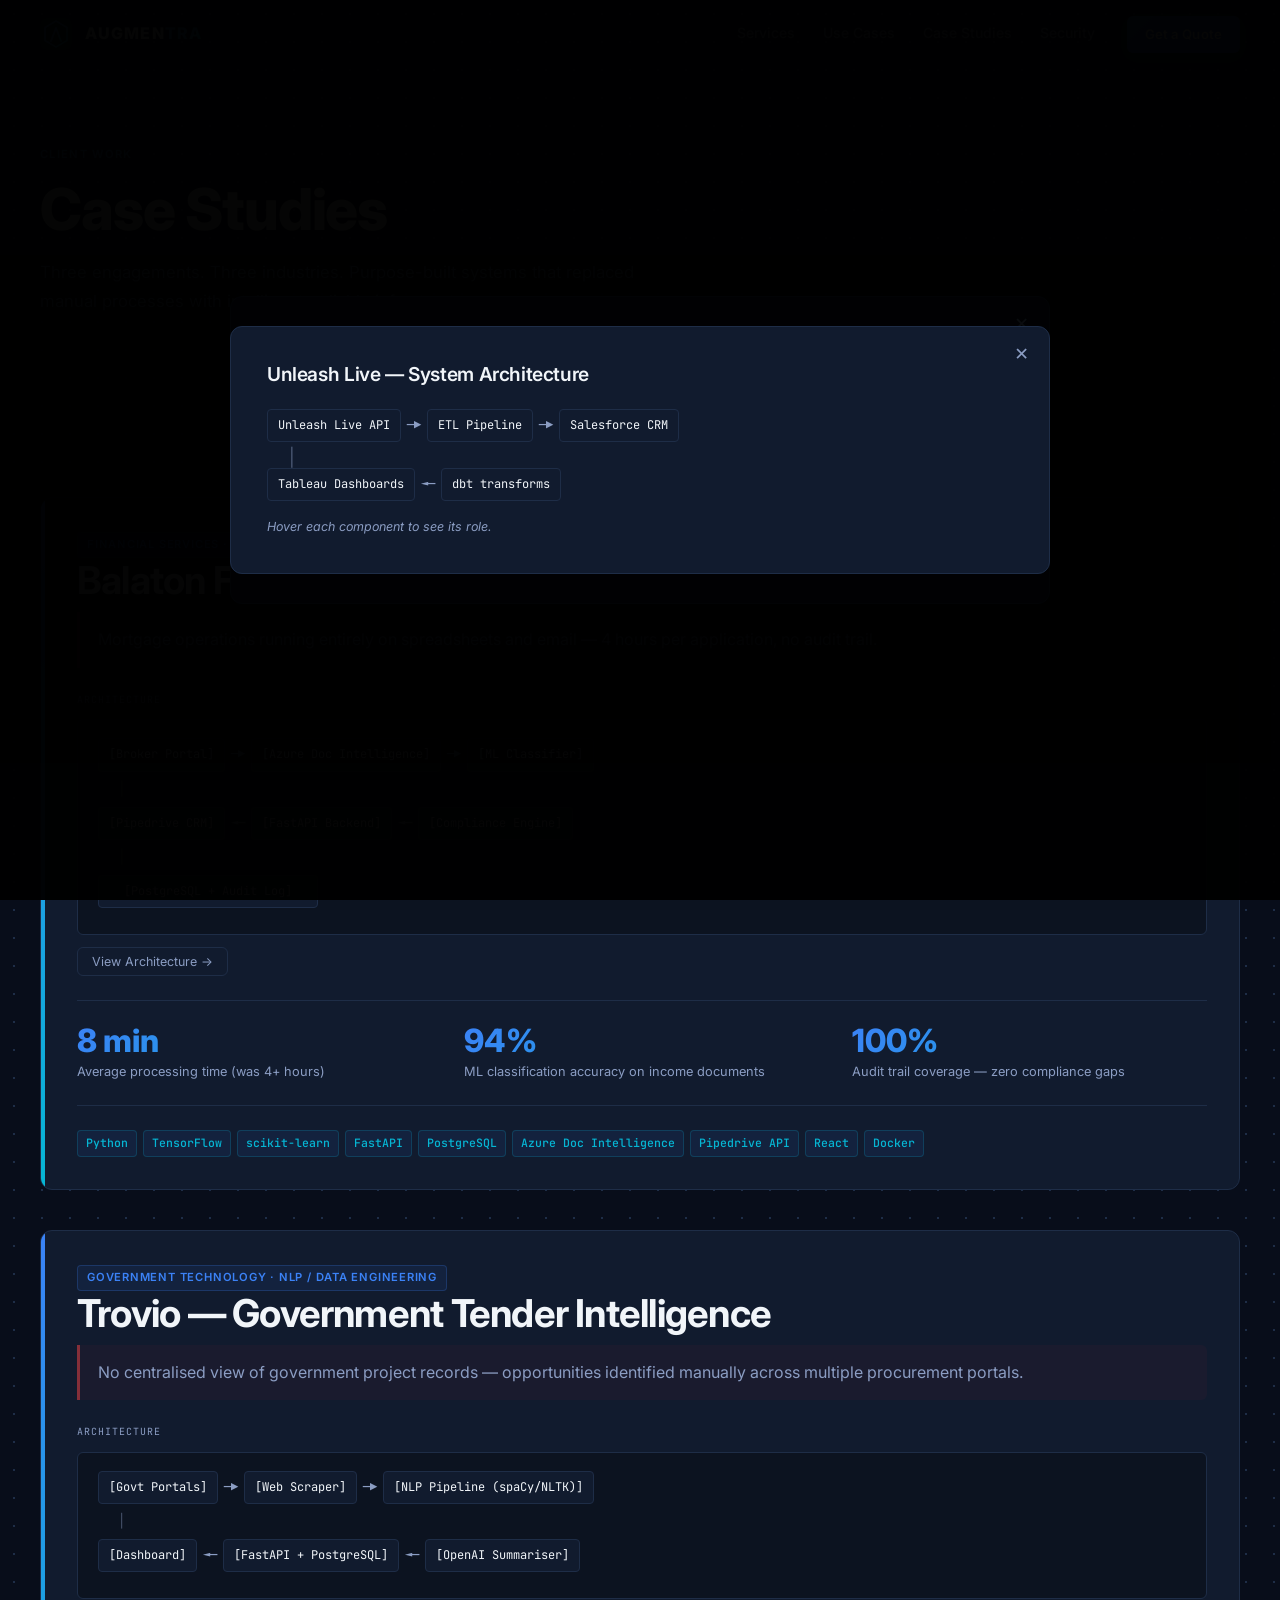
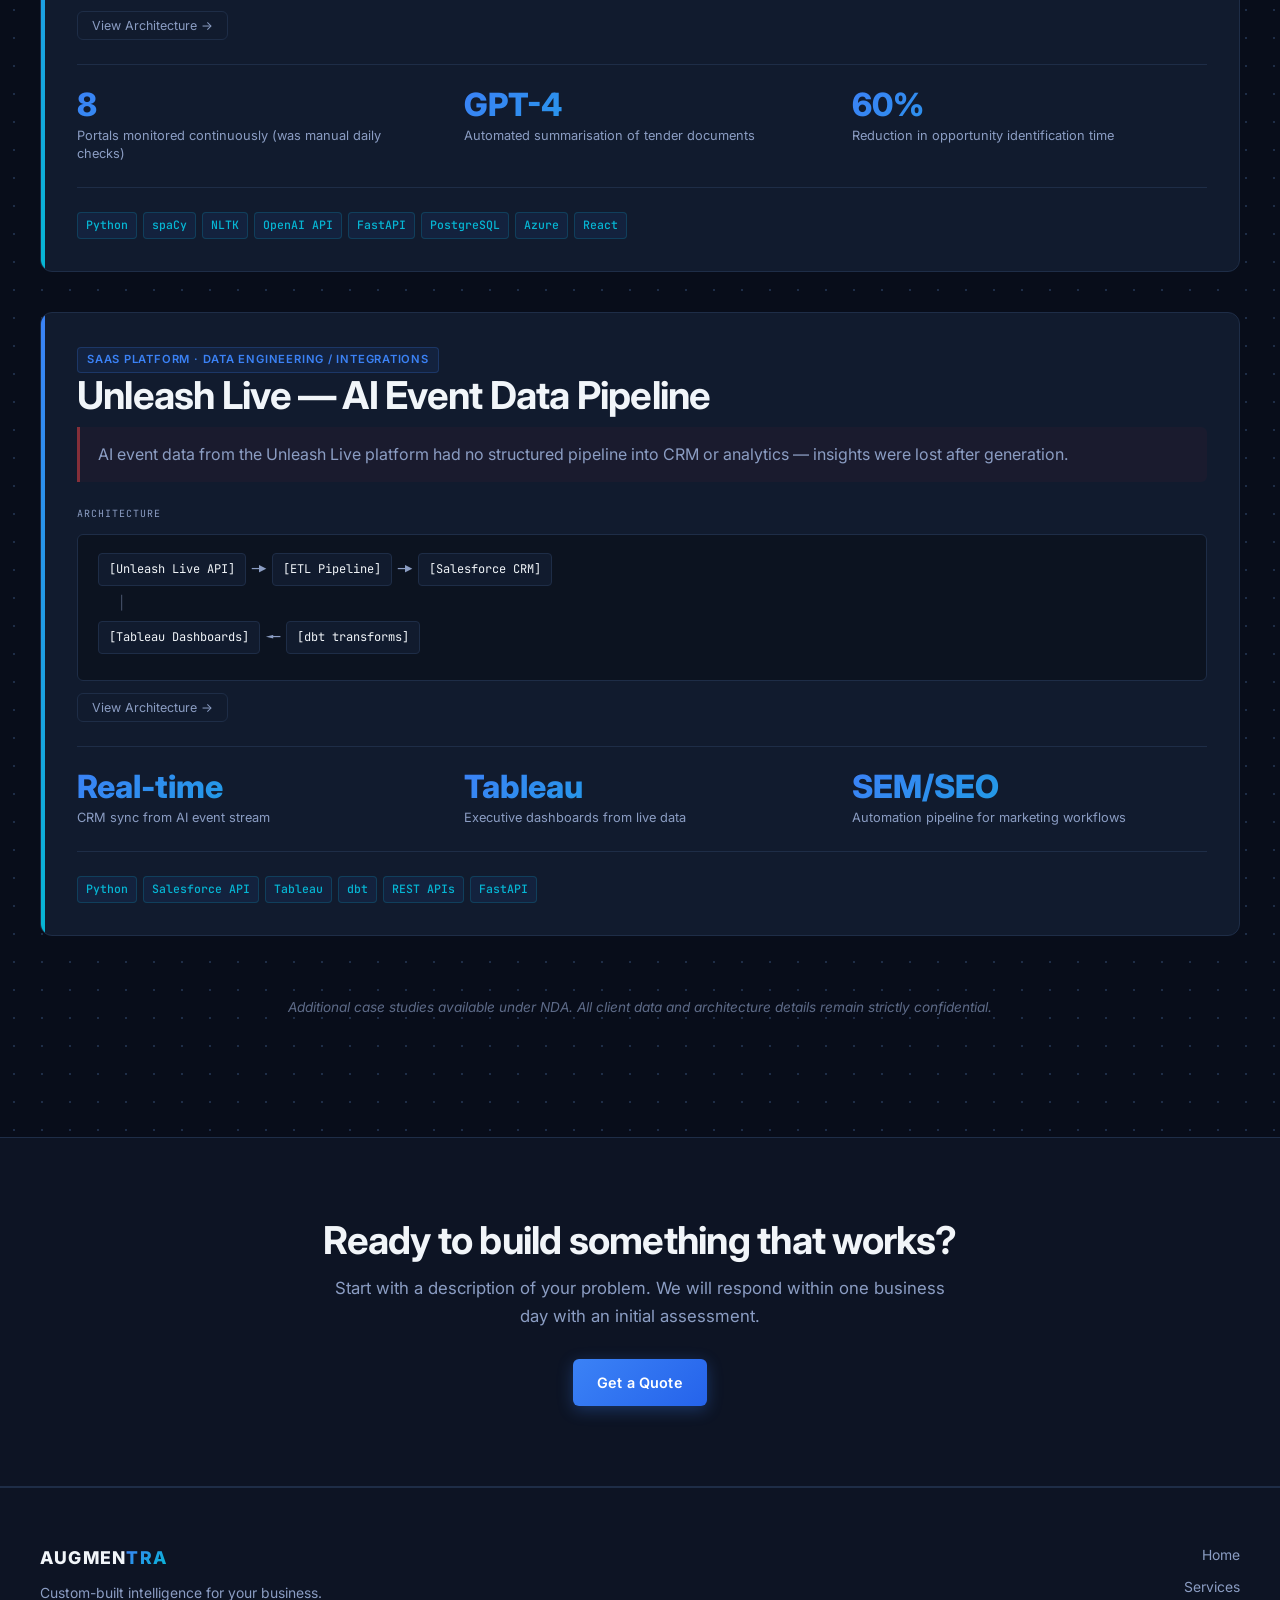
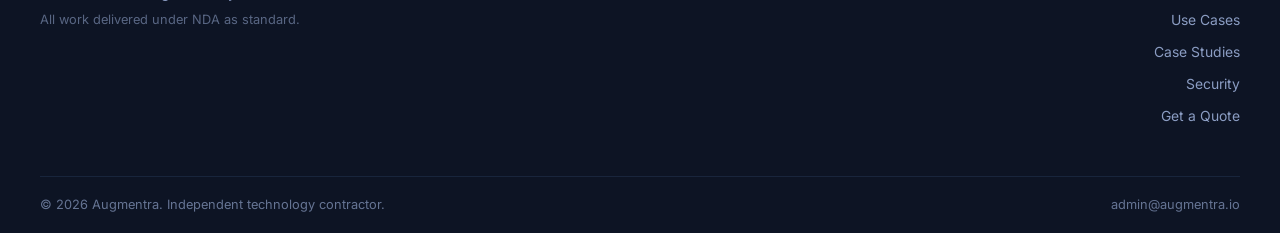
==== case-studies.html @ 14cc398a "fix: overflow-x hidden on body (prevents right-edge bleed), cache-bust styles v2" ====
<!DOCTYPE html>
<html lang="en">
<head>
  <meta charset="UTF-8" />
  <meta name="viewport" content="width=device-width, initial-scale=1.0" />
  <title>Case Studies — Augmentra</title>
  <meta name="description" content="Three detailed case studies: AI mortgage operations platform (Balaton Financial), government tender intelligence (Trovio), and SaaS data pipeline (Unleash Live)." />
  <link rel="stylesheet" href="styles.css?v=2" />
  <link rel="icon" href="/favicon.svg?v=2" type="image/svg+xml" />
  <link rel="apple-touch-icon" href="/favicon.svg?v=2" />
</head>
<body class="dot-bg">

<nav class="nav" id="nav">
  <div class="container">
    <div class="nav-inner">
      <a href="/" class="nav-logo">
        <svg class="nav-logo-icon" viewBox="0 0 32 32" xmlns="http://www.w3.org/2000/svg">
          <defs>
            <linearGradient id="nlg" x1="0%" y1="0%" x2="100%" y2="100%">
              <stop offset="0%" stop-color="#3b82f6"/>
              <stop offset="100%" stop-color="#06b6d4"/>
            </linearGradient>
          </defs>
          <rect width="32" height="32" rx="6" fill="#0d1424"/>
          <polygon points="16,3 27,9.5 27,22.5 16,29 5,22.5 5,9.5" fill="none" stroke="url(#nlg)" stroke-width="1.8"/>
          <polyline points="11,23 16,10 21,23" fill="none" stroke="url(#nlg)" stroke-width="2" stroke-linecap="round" stroke-linejoin="round"/>
          <line x1="13" y1="18.5" x2="19" y2="18.5" stroke="url(#nlg)" stroke-width="1.8" stroke-linecap="round"/>
        </svg>
        <span class="nav-wordmark"><span class="nav-wm-aug">AUGMEN</span><span class="nav-wm-tra">TRA</span></span>
      </a>
      <div class="nav-links">
        <a href="/services">Services</a>
        <a href="/customer-stories">Use Cases</a>
        <a href="/customer-stories">Case Studies</a>
        <a href="/security">Security</a>
      </div>
      <div class="nav-cta">
        <a href="/quote" class="btn btn-primary btn-sm">Get a Quote</a>
      </div>
      <button class="hamburger" id="hamburger" aria-label="Menu" aria-expanded="false">
        <span></span><span></span><span></span>
      </button>
    </div>
    <div class="nav-mobile" id="nav-mobile">
      <a href="/services">Services</a>
      <a href="/customer-stories">Use Cases</a>
      <a href="/customer-stories">Case Studies</a>
      <a href="/security">Security</a>
      <a href="/quote" class="btn btn-primary btn-sm">Get a Quote</a>
    </div>
  </div>
</nav>

<!-- PAGE HERO -->
<section class="page-hero">
  <div class="container">
    <span class="eyebrow">Client Work</span>
    <h1>Case Studies</h1>
    <p class="sub">Three engagements. Three industries. Purpose-built systems that replaced manual processes with intelligent, reliable infrastructure.</p>
  </div>
</section>

<!-- CASE STUDIES -->
<section class="section">
  <div class="container">

    <!-- CASE STUDY 1: Balaton Financial -->
    <div class="cs-visual">
      <div class="cs-accent-bar"></div>
      <div class="cs-visual-body">
        <div class="cs-visual-header">
          <span class="teaser-pill">Financial Services &middot; AI / Document Intelligence</span>
          <h2>Balaton Financial — AI-Assisted Mortgage Operations</h2>
          <p class="cs-problem-stmt">Mortgage operations running entirely on spreadsheets and email — 4 hours per application, no audit trail.</p>
        </div>
        <div class="cs-arch">
          <div class="cs-arch-label">Architecture</div>
          <div class="cs-arch-diagram">
            <div class="cs-arch-row">
              <span class="cs-arch-node">[Broker Portal]</span>
              <span class="cs-arch-arrow"> &#x2500;&#x25b6; </span>
              <span class="cs-arch-node">[Azure Doc Intelligence]</span>
              <span class="cs-arch-arrow"> &#x2500;&#x25b6; </span>
              <span class="cs-arch-node">[ML Classifier]</span>
            </div>
            <div class="cs-arch-row cs-arch-row-indent"><span class="cs-arch-branch">&#x2502;</span></div>
            <div class="cs-arch-row">
              <span class="cs-arch-node">[Pipedrive CRM]</span>
              <span class="cs-arch-arrow"> &#x25c4;&#x2500; </span>
              <span class="cs-arch-node">[FastAPI Backend]</span>
              <span class="cs-arch-arrow"> &#x25c4;&#x2500; </span>
              <span class="cs-arch-node">[Compliance Engine]</span>
            </div>
            <div class="cs-arch-row cs-arch-row-indent"><span class="cs-arch-branch">&#x2502;</span></div>
            <div class="cs-arch-row">
              <span class="cs-arch-node cs-arch-node-wide">[PostgreSQL + Audit Log]</span>
            </div>
          </div>
          <button class="cs-arch-expand-btn" data-modal="cs-modal-1">View Architecture &#x2192;</button>
        </div>
        <div class="cs-metrics">
          <div class="cs-metric">
            <div class="cs-metric-num">8 min</div>
            <div class="cs-metric-label">Average processing time (was 4+ hours)</div>
          </div>
          <div class="cs-metric">
            <div class="cs-metric-num">94%</div>
            <div class="cs-metric-label">ML classification accuracy on income documents</div>
          </div>
          <div class="cs-metric">
            <div class="cs-metric-num">100%</div>
            <div class="cs-metric-label">Audit trail coverage — zero compliance gaps</div>
          </div>
        </div>
        <div class="tags" style="margin-top:20px;">
          <span class="tag">Python</span><span class="tag">TensorFlow</span><span class="tag">scikit-learn</span>
          <span class="tag">FastAPI</span><span class="tag">PostgreSQL</span><span class="tag">Azure Doc Intelligence</span>
          <span class="tag">Pipedrive API</span><span class="tag">React</span><span class="tag">Docker</span>
        </div>
      </div>
    </div>

    <!-- CASE STUDY 2: Trovio -->
    <div class="cs-visual">
      <div class="cs-accent-bar"></div>
      <div class="cs-visual-body">
        <div class="cs-visual-header">
          <span class="teaser-pill">Government Technology &middot; NLP / Data Engineering</span>
          <h2>Trovio — Government Tender Intelligence</h2>
          <p class="cs-problem-stmt">No centralised view of government project records — opportunities identified manually across multiple procurement portals.</p>
        </div>
        <div class="cs-arch">
          <div class="cs-arch-label">Architecture</div>
          <div class="cs-arch-diagram">
            <div class="cs-arch-row">
              <span class="cs-arch-node">[Govt Portals]</span>
              <span class="cs-arch-arrow"> &#x2500;&#x25b6; </span>
              <span class="cs-arch-node">[Web Scraper]</span>
              <span class="cs-arch-arrow"> &#x2500;&#x25b6; </span>
              <span class="cs-arch-node">[NLP Pipeline (spaCy/NLTK)]</span>
            </div>
            <div class="cs-arch-row cs-arch-row-indent"><span class="cs-arch-branch">&#x2502;</span></div>
            <div class="cs-arch-row">
              <span class="cs-arch-node">[Dashboard]</span>
              <span class="cs-arch-arrow"> &#x25c4;&#x2500; </span>
              <span class="cs-arch-node">[FastAPI + PostgreSQL]</span>
              <span class="cs-arch-arrow"> &#x25c4;&#x2500; </span>
              <span class="cs-arch-node">[OpenAI Summariser]</span>
            </div>
          </div>
          <button class="cs-arch-expand-btn" data-modal="cs-modal-2">View Architecture &#x2192;</button>
        </div>
        <div class="cs-metrics">
          <div class="cs-metric">
            <div class="cs-metric-num">8</div>
            <div class="cs-metric-label">Portals monitored continuously (was manual daily checks)</div>
          </div>
          <div class="cs-metric">
            <div class="cs-metric-num">GPT-4</div>
            <div class="cs-metric-label">Automated summarisation of tender documents</div>
          </div>
          <div class="cs-metric">
            <div class="cs-metric-num">60%</div>
            <div class="cs-metric-label">Reduction in opportunity identification time</div>
          </div>
        </div>
        <div class="tags" style="margin-top:20px;">
          <span class="tag">Python</span><span class="tag">spaCy</span><span class="tag">NLTK</span>
          <span class="tag">OpenAI API</span><span class="tag">FastAPI</span><span class="tag">PostgreSQL</span>
          <span class="tag">Azure</span><span class="tag">React</span>
        </div>
      </div>
    </div>

    <!-- CASE STUDY 3: Unleash Live -->
    <div class="cs-visual">
      <div class="cs-accent-bar"></div>
      <div class="cs-visual-body">
        <div class="cs-visual-header">
          <span class="teaser-pill">SaaS Platform &middot; Data Engineering / Integrations</span>
          <h2>Unleash Live — AI Event Data Pipeline</h2>
          <p class="cs-problem-stmt">AI event data from the Unleash Live platform had no structured pipeline into CRM or analytics — insights were lost after generation.</p>
        </div>
        <div class="cs-arch">
          <div class="cs-arch-label">Architecture</div>
          <div class="cs-arch-diagram">
            <div class="cs-arch-row">
              <span class="cs-arch-node">[Unleash Live API]</span>
              <span class="cs-arch-arrow"> &#x2500;&#x25b6; </span>
              <span class="cs-arch-node">[ETL Pipeline]</span>
              <span class="cs-arch-arrow"> &#x2500;&#x25b6; </span>
              <span class="cs-arch-node">[Salesforce CRM]</span>
            </div>
            <div class="cs-arch-row cs-arch-row-indent"><span class="cs-arch-branch">&#x2502;</span></div>
            <div class="cs-arch-row">
              <span class="cs-arch-node">[Tableau Dashboards]</span>
              <span class="cs-arch-arrow"> &#x25c4;&#x2500; </span>
              <span class="cs-arch-node">[dbt transforms]</span>
            </div>
          </div>
          <button class="cs-arch-expand-btn" data-modal="cs-modal-3">View Architecture &#x2192;</button>
        </div>
        <div class="cs-metrics">
          <div class="cs-metric">
            <div class="cs-metric-num">Real-time</div>
            <div class="cs-metric-label">CRM sync from AI event stream</div>
          </div>
          <div class="cs-metric">
            <div class="cs-metric-num">Tableau</div>
            <div class="cs-metric-label">Executive dashboards from live data</div>
          </div>
          <div class="cs-metric">
            <div class="cs-metric-num">SEM/SEO</div>
            <div class="cs-metric-label">Automation pipeline for marketing workflows</div>
          </div>
        </div>
        <div class="tags" style="margin-top:20px;">
          <span class="tag">Python</span><span class="tag">Salesforce API</span><span class="tag">Tableau</span>
          <span class="tag">dbt</span><span class="tag">REST APIs</span><span class="tag">FastAPI</span>
        </div>
      </div>
    </div>

    <p class="nda-note">Additional case studies available under NDA. All client data and architecture details remain strictly confidential.</p>

  </div>
</section>

<!-- Architecture Modals -->
<div class="cs-modal-overlay" id="cs-modal-1" hidden role="dialog" aria-modal="true" aria-label="Balaton Financial Architecture">
  <div class="cs-modal-box">
    <button class="cs-modal-close" data-modal="cs-modal-1" aria-label="Close">&#x2715;</button>
    <h3>Balaton Financial — System Architecture</h3>
    <div class="cs-modal-diagram">
      <div class="cs-arch-row">
        <span class="cs-arch-node cs-arch-node-hoverable" data-tip="Broker-facing web app for document upload and pipeline visibility">Broker Portal</span>
        <span class="cs-arch-arrow"> &#x2500;&#x25b6; </span>
        <span class="cs-arch-node cs-arch-node-hoverable" data-tip="Microsoft Azure Document Intelligence for OCR and structured data extraction">Azure Doc Intelligence</span>
        <span class="cs-arch-arrow"> &#x2500;&#x25b6; </span>
        <span class="cs-arch-node cs-arch-node-hoverable" data-tip="TensorFlow + scikit-learn model trained on income document categories">ML Classifier</span>
      </div>
      <div class="cs-arch-branch-line">&#x2502;</div>
      <div class="cs-arch-row">
        <span class="cs-arch-node cs-arch-node-hoverable" data-tip="Pipedrive CRM updated via REST API on deal stage changes">Pipedrive CRM</span>
        <span class="cs-arch-arrow"> &#x25c4;&#x2500; </span>
        <span class="cs-arch-node cs-arch-node-hoverable" data-tip="FastAPI backend handling authentication, workflow orchestration, and webhook dispatch">FastAPI Backend</span>
        <span class="cs-arch-arrow"> &#x25c4;&#x2500; </span>
        <span class="cs-arch-node cs-arch-node-hoverable" data-tip="Rules engine checking income thresholds, LVR limits, and document completeness">Compliance Engine</span>
      </div>
      <div class="cs-arch-branch-line">&#x2502;</div>
      <div class="cs-arch-row">
        <span class="cs-arch-node cs-arch-node-wide cs-arch-node-hoverable" data-tip="PostgreSQL with append-only audit log table — SHA-256 hash chaining on every write">PostgreSQL + Audit Log</span>
      </div>
    </div>
    <div class="cs-modal-tips">Hover each component to see its role.</div>
  </div>
</div>

<div class="cs-modal-overlay" id="cs-modal-2" hidden role="dialog" aria-modal="true" aria-label="Trovio Architecture">
  <div class="cs-modal-box">
    <button class="cs-modal-close" data-modal="cs-modal-2" aria-label="Close">&#x2715;</button>
    <h3>Trovio — System Architecture</h3>
    <div class="cs-modal-diagram">
      <div class="cs-arch-row">
        <span class="cs-arch-node cs-arch-node-hoverable" data-tip="Automated scraper monitoring AusTender, NSW eTender, QGov, and 5 others on a schedule">Govt Portals</span>
        <span class="cs-arch-arrow"> &#x2500;&#x25b6; </span>
        <span class="cs-arch-node cs-arch-node-hoverable" data-tip="Python scraper with rotating proxies and rate-limit handling">Web Scraper</span>
        <span class="cs-arch-arrow"> &#x2500;&#x25b6; </span>
        <span class="cs-arch-node cs-arch-node-hoverable" data-tip="spaCy + NLTK pipeline: entity extraction, keyword matching, semantic similarity scoring">NLP Pipeline</span>
      </div>
      <div class="cs-arch-branch-line">&#x2502;</div>
      <div class="cs-arch-row">
        <span class="cs-arch-node cs-arch-node-hoverable" data-tip="React dashboard with match score rankings, deadline calendar, and bid pipeline view">Dashboard</span>
        <span class="cs-arch-arrow"> &#x25c4;&#x2500; </span>
        <span class="cs-arch-node cs-arch-node-hoverable" data-tip="FastAPI serving scored opportunities; PostgreSQL storing tender records and bid drafts">FastAPI + PostgreSQL</span>
        <span class="cs-arch-arrow"> &#x25c4;&#x2500; </span>
        <span class="cs-arch-node cs-arch-node-hoverable" data-tip="GPT-4 via Azure OpenAI generating structured tender summaries and draft responses">OpenAI Summariser</span>
      </div>
    </div>
    <div class="cs-modal-tips">Hover each component to see its role.</div>
  </div>
</div>

<div class="cs-modal-overlay" id="cs-modal-3" hidden role="dialog" aria-modal="true" aria-label="Unleash Live Architecture">
  <div class="cs-modal-box">
    <button class="cs-modal-close" data-modal="cs-modal-3" aria-label="Close">&#x2715;</button>
    <h3>Unleash Live — System Architecture</h3>
    <div class="cs-modal-diagram">
      <div class="cs-arch-row">
        <span class="cs-arch-node cs-arch-node-hoverable" data-tip="AI event stream from Unleash Live — crowd insights, density metrics, behaviour signals">Unleash Live API</span>
        <span class="cs-arch-arrow"> &#x2500;&#x25b6; </span>
        <span class="cs-arch-node cs-arch-node-hoverable" data-tip="Python ETL pipeline: normalises event data, deduplicates, enriches with metadata">ETL Pipeline</span>
        <span class="cs-arch-arrow"> &#x2500;&#x25b6; </span>
        <span class="cs-arch-node cs-arch-node-hoverable" data-tip="Salesforce CRM updated in real-time with AI event summaries mapped to account records">Salesforce CRM</span>
      </div>
      <div class="cs-arch-branch-line">&#x2502;</div>
      <div class="cs-arch-row">
        <span class="cs-arch-node cs-arch-node-hoverable" data-tip="Tableau dashboards connected to dbt-modelled data for executive real-time analytics">Tableau Dashboards</span>
        <span class="cs-arch-arrow"> &#x25c4;&#x2500; </span>
        <span class="cs-arch-node cs-arch-node-hoverable" data-tip="dbt transformations normalising raw events into business-ready metrics tables in PostgreSQL">dbt transforms</span>
      </div>
    </div>
    <div class="cs-modal-tips">Hover each component to see its role.</div>
  </div>
</div>

<!-- BOTTOM CTA -->
<section class="cta-bar">
  <div class="container">
    <h2>Ready to build something that works?</h2>
    <p class="sub">Start with a description of your problem. We will respond within one business day with an initial assessment.</p>
    <a href="/quote" class="btn btn-primary">Get a Quote</a>
  </div>
</section>

<footer class="footer">
  <div class="container">
    <div class="footer-body">
      <div>
        <div style="font-size:1.1rem;font-weight:800;letter-spacing:0.07em;color:#f1f5f9;margin-bottom:10px;white-space:nowrap;display:block;">AUGMEN<span style="background:linear-gradient(135deg,#3b82f6,#06b6d4);-webkit-background-clip:text;-webkit-text-fill-color:transparent;background-clip:text;">TRA</span></div>
        <div class="footer-tagline">Custom-built intelligence for your business.</div>
        <div class="footer-note">All work delivered under NDA as standard.</div>
      </div>
      <nav class="footer-nav">
        <a href="/">Home</a>
        <a href="/services">Services</a>
        <a href="/customer-stories">Use Cases</a>
        <a href="/customer-stories">Case Studies</a>
        <a href="/security">Security</a>
        <a href="/quote">Get a Quote</a>
      </nav>
    </div>
    <div class="footer-bottom">
      <span>&copy; 2026 Augmentra. Independent technology contractor.</span>
      <a href="mailto:admin@augmentra.io">admin@augmentra.io</a>
    </div>
  </div>
</footer>

<script src="main.js"></script>
</body>
</html>
---- styles.css ----
/* ============================================================
   AUGMENTRA — styles.css
   ============================================================ */

@import url('https://fonts.googleapis.com/css2?family=Inter:wght@400;500;600;700;800&family=JetBrains+Mono:wght@400;500&display=swap');

/* ============================================================
   CSS CUSTOM PROPERTIES
   ============================================================ */
:root {
  --bg:        #080d1a;
  --surface:   #0d1424;
  --card:      #111b2e;
  --border:    #1e2d47;
  --accent:    #3b82f6;
  --cyan:      #06b6d4;
  --text:      #f1f5f9;
  --muted:     #8b9dc3;
  --success:   #22c55e;
  --warning:   #f59e0b;
  --danger:    #ef4444;

  --font-sans: 'Inter', system-ui, sans-serif;
  --font-mono: 'JetBrains Mono', 'Courier New', monospace;

  --radius:    12px;
  --radius-sm: 6px;
  --transition: 0.2s ease;
}

/* ============================================================
   RESET
   ============================================================ */
*, *::before, *::after {
  box-sizing: border-box;
  margin: 0;
  padding: 0;
}

html {
  scroll-behavior: smooth;
  font-size: 16px;
}

body {
  background: var(--bg);
  color: var(--text);
  font-family: var(--font-sans);
  font-size: 1rem;
  line-height: 1.6;
  -webkit-font-smoothing: antialiased;
  -moz-osx-font-smoothing: grayscale;
  overflow-x: hidden;
}

img, video, svg { display: block; max-width: 100%; }
a { color: var(--accent); text-decoration: none; }
a:hover { text-decoration: underline; }
button { cursor: pointer; font-family: var(--font-sans); }
ul, ol { list-style: none; }
input, select, textarea { font-family: var(--font-sans); }

/* ============================================================
   DOT BACKGROUND
   ============================================================ */
.dot-bg {
  background-image: radial-gradient(circle, #1e2d47 1px, transparent 1px);
  background-size: 28px 28px;
}

/* ============================================================
   CONTAINER
   ============================================================ */
.container {
  max-width: 1200px;
  margin: 0 auto;
  padding: 0 24px;
}

/* ============================================================
   TYPOGRAPHY
   ============================================================ */
.eyebrow {
  display: inline-block;
  font-size: 0.7rem;
  font-weight: 600;
  letter-spacing: 0.12em;
  text-transform: uppercase;
  color: var(--accent);
  margin-bottom: 12px;
}

h1, h2, h3, h4 {
  font-family: var(--font-sans);
  line-height: 1.15;
  letter-spacing: -0.02em;
  color: var(--text);
}

h1 { font-size: clamp(2.2rem, 5vw, 3.4rem); font-weight: 800; }
h2 { font-size: clamp(1.6rem, 3.5vw, 2.4rem); font-weight: 700; }
h3 { font-size: 1.25rem; font-weight: 600; }
h4 { font-size: 1rem; font-weight: 600; }

p { color: var(--muted); line-height: 1.7; }

.accent { color: var(--accent); }

.gradient-text {
  background: linear-gradient(135deg, var(--accent), var(--cyan));
  -webkit-background-clip: text;
  -webkit-text-fill-color: transparent;
  background-clip: text;
}

/* ============================================================
   BUTTONS
   ============================================================ */
.btn {
  display: inline-flex;
  align-items: center;
  gap: 8px;
  padding: 12px 24px;
  border-radius: var(--radius-sm);
  font-size: 0.9rem;
  font-weight: 600;
  letter-spacing: 0.01em;
  border: none;
  transition: opacity var(--transition), transform var(--transition), box-shadow var(--transition);
  white-space: nowrap;
  text-decoration: none;
}

.btn:hover { opacity: 0.88; transform: translateY(-1px); text-decoration: none; }
.btn:active { transform: translateY(0); }

.btn-primary {
  background: linear-gradient(135deg, var(--accent), #2563eb);
  color: #fff;
  box-shadow: 0 4px 16px rgba(59,130,246,0.3);
}

.btn-primary:hover {
  box-shadow: 0 6px 24px rgba(59,130,246,0.45);
  opacity: 1;
}

.btn-outline {
  background: transparent;
  color: var(--text);
  border: 1px solid var(--border);
}

.btn-outline:hover {
  border-color: var(--accent);
  color: var(--accent);
  background: rgba(59,130,246,0.06);
}

.btn-sm {
  padding: 8px 18px;
  font-size: 0.82rem;
}

/* ============================================================
   NAVIGATION
   ============================================================ */
.nav {
  position: fixed;
  top: 0;
  left: 0;
  right: 0;
  z-index: 100;
  transition: background var(--transition), border-bottom var(--transition), backdrop-filter var(--transition);
  border-bottom: 1px solid transparent;
}

.nav.scrolled {
  background: rgba(8, 13, 26, 0.88);
  backdrop-filter: blur(16px);
  -webkit-backdrop-filter: blur(16px);
  border-bottom: 1px solid var(--border);
}

.nav-inner {
  display: flex;
  align-items: center;
  gap: 32px;
  height: 68px;
}

.nav-logo {
  font-size: 1.05rem;
  font-weight: 800;
  letter-spacing: 0.06em;
  color: var(--text);
  text-decoration: none;
  flex-shrink: 0;
}

.nav-logo:hover { text-decoration: none; color: var(--text); }

.nav-links {
  display: flex;
  gap: 28px;
  margin-left: auto;
}

.nav-links a {
  font-size: 0.875rem;
  font-weight: 500;
  color: var(--muted);
  text-decoration: none;
  transition: color var(--transition);
  padding: 4px 0;
  border-bottom: 2px solid transparent;
}

.nav-links a:hover { color: var(--text); text-decoration: none; }

.nav-links a.active {
  color: var(--accent);
  border-bottom-color: var(--accent);
  text-decoration: none;
}

.nav-cta { flex-shrink: 0; }

.hamburger {
  display: none;
  flex-direction: column;
  gap: 5px;
  background: none;
  border: none;
  padding: 4px;
  margin-left: auto;
}

.hamburger span {
  display: block;
  width: 22px;
  height: 2px;
  background: var(--text);
  border-radius: 2px;
  transition: transform var(--transition), opacity var(--transition);
}

.nav-mobile {
  display: none;
  flex-direction: column;
  gap: 0;
  border-top: 1px solid var(--border);
  padding: 16px 0;
}

.nav-mobile.open { display: flex; }

.nav-mobile a {
  font-size: 0.95rem;
  font-weight: 500;
  color: var(--muted);
  padding: 12px 0;
  border-bottom: 1px solid rgba(30,45,71,0.4);
  text-decoration: none;
  transition: color var(--transition);
}

.nav-mobile a:hover { color: var(--text); }
.nav-mobile a.active { color: var(--accent); }
.nav-mobile .btn { margin-top: 12px; align-self: flex-start; }

/* ============================================================
   SECTIONS
   ============================================================ */
.section {
  padding: 100px 0;
}

.section-sm {
  padding: 64px 0;
}

.section-header {
  margin-bottom: 56px;
}

.section-header.centered {
  text-align: center;
  max-width: 680px;
  margin-left: auto;
  margin-right: auto;
}

.sub {
  font-size: 1.05rem;
  color: var(--muted);
  margin-top: 12px;
  max-width: 640px;
  line-height: 1.7;
}

.section-header.centered .sub {
  margin-left: auto;
  margin-right: auto;
}

/* ============================================================
   CARDS
   ============================================================ */
.card {
  background: var(--card);
  border: 1px solid var(--border);
  border-radius: var(--radius);
  padding: 28px;
  transition: box-shadow var(--transition), border-color var(--transition);
}

.card:hover {
  box-shadow: 0 0 0 1px var(--accent), 0 8px 32px rgba(59,130,246,0.12);
  border-color: var(--accent);
}

/* ============================================================
   SERVICE CARDS
   ============================================================ */
.services-grid {
  display: grid;
  grid-template-columns: repeat(3, 1fr);
  gap: 20px;
}

.service-card {
  background: var(--card);
  border: 1px solid var(--border);
  border-radius: var(--radius);
  padding: 28px;
  transition: box-shadow var(--transition), border-color var(--transition);
}

.service-card:hover {
  box-shadow: 0 0 0 1px var(--accent), 0 8px 32px rgba(59,130,246,0.12);
  border-color: var(--accent);
}

.service-num {
  font-family: var(--font-mono);
  font-size: 0.7rem;
  color: var(--accent);
  font-weight: 500;
  letter-spacing: 0.08em;
  margin-bottom: 12px;
  display: block;
}

.service-card h3 {
  font-size: 1.05rem;
  margin-bottom: 10px;
}

.service-card > p {
  font-size: 0.9rem;
  margin-bottom: 16px;
  line-height: 1.65;
}

.service-deliverables {
  margin-bottom: 16px;
}

.service-deliverables p {
  font-size: 0.82rem;
  color: var(--muted);
  margin-bottom: 4px;
}

.service-deliverables p::before {
  content: '— ';
  color: var(--accent);
  opacity: 0.7;
}

.tags {
  display: flex;
  flex-wrap: wrap;
  gap: 6px;
  margin-top: 12px;
}

.tag {
  font-size: 0.72rem;
  font-family: var(--font-mono);
  background: rgba(59,130,246,0.08);
  color: var(--cyan);
  border: 1px solid rgba(6,182,212,0.2);
  border-radius: 4px;
  padding: 3px 8px;
  font-weight: 500;
}

/* ============================================================
   EXAMPLE BLOCK (services page)
   ============================================================ */
.example-block {
  background: rgba(59,130,246,0.04);
  border: 1px solid rgba(59,130,246,0.15);
  border-left: 3px solid rgba(59,130,246,0.4);
  border-radius: 0 var(--radius-sm) var(--radius-sm) 0;
  padding: 14px 16px;
  margin-top: 16px;
}

.example-label {
  font-size: 0.62rem;
  font-weight: 700;
  letter-spacing: 0.1em;
  text-transform: uppercase;
  color: var(--accent);
  margin-bottom: 5px;
  display: block;
  opacity: 0.85;
}

.example-block p {
  font-size: 0.84rem;
  color: var(--muted);
  line-height: 1.65;
}

/* ============================================================
   PIPELINE MONITOR
   ============================================================ */
.pipeline-monitor {
  background: #070c18;
  border: 1px solid var(--border);
  border-radius: var(--radius);
  overflow: hidden;
  margin-top: 56px;
  box-shadow: 0 24px 64px rgba(0,0,0,0.5);
}

.pm-titlebar {
  display: flex;
  align-items: center;
  gap: 8px;
  padding: 12px 16px;
  background: #0d1424;
  border-bottom: 1px solid var(--border);
}

.pm-dot {
  width: 12px;
  height: 12px;
  border-radius: 50%;
}

.pm-label {
  font-family: var(--font-mono);
  font-size: 0.75rem;
  color: var(--muted);
  margin-left: 8px;
}

.pm-body {
  display: grid;
  grid-template-columns: 1fr 1fr;
  gap: 0;
}

.pm-panel {
  padding: 20px;
}

.pm-panel:first-child {
  border-right: 1px solid var(--border);
}

.pm-panel-title {
  font-family: var(--font-mono);
  font-size: 0.62rem;
  font-weight: 600;
  letter-spacing: 0.14em;
  color: var(--muted);
  margin-bottom: 16px;
  text-transform: uppercase;
}

.pm-node {
  display: flex;
  align-items: center;
  gap: 10px;
  padding: 8px 0;
  border-bottom: 1px solid rgba(30,45,71,0.5);
  font-size: 0.82rem;
  font-family: var(--font-mono);
  color: var(--text);
}

.pm-node:last-child { border-bottom: none; }

.pm-dot-status {
  width: 8px;
  height: 8px;
  border-radius: 50%;
  flex-shrink: 0;
}

.pm-dot-status.green {
  background: var(--success);
  box-shadow: 0 0 6px rgba(34,197,94,0.7);
}

.pm-dot-status.amber {
  background: var(--warning);
  box-shadow: 0 0 6px rgba(245,158,11,0.7);
}

.pm-badge {
  margin-left: auto;
  font-size: 0.6rem;
  letter-spacing: 0.08em;
  font-weight: 600;
  padding: 2px 7px;
  border-radius: 3px;
  text-transform: uppercase;
}

.pm-badge.running {
  background: rgba(34,197,94,0.1);
  color: var(--success);
  border: 1px solid rgba(34,197,94,0.25);
}

.pm-badge.processing {
  background: rgba(245,158,11,0.1);
  color: var(--warning);
  border: 1px solid rgba(245,158,11,0.25);
}

.pm-event {
  display: flex;
  gap: 10px;
  padding: 6px 0;
  border-bottom: 1px solid rgba(30,45,71,0.4);
  font-family: var(--font-mono);
  font-size: 0.73rem;
  line-height: 1.4;
  flex-wrap: wrap;
}

.pm-event:last-child { border-bottom: none; }

.pm-time {
  color: var(--muted);
  flex-shrink: 0;
  opacity: 0.75;
  min-width: 64px;
}

.pm-event-name {
  color: var(--cyan);
  flex-shrink: 0;
  min-width: 120px;
}

.pm-event-data {
  color: var(--muted);
  font-size: 0.7rem;
  opacity: 0.8;
}

/* ============================================================
   STATS ROW
   ============================================================ */
.stats-row {
  display: flex;
  gap: 48px;
  margin-top: 48px;
  padding-top: 48px;
  border-top: 1px solid var(--border);
  flex-wrap: wrap;
}

.stat { display: flex; flex-direction: column; gap: 4px; }

.stat-num {
  font-size: 2.2rem;
  font-weight: 800;
  letter-spacing: -0.03em;
  color: var(--text);
}

.stat-label {
  font-size: 0.82rem;
  color: var(--muted);
  font-weight: 500;
}

/* ============================================================
   HERO
   ============================================================ */
.hero {
  padding: 160px 0 100px;
  position: relative;
  overflow: hidden;
}

.hero-badge {
  display: inline-flex;
  align-items: center;
  gap: 8px;
  background: rgba(59,130,246,0.08);
  border: 1px solid rgba(59,130,246,0.2);
  border-radius: 40px;
  padding: 6px 14px;
  font-size: 0.78rem;
  font-weight: 600;
  color: var(--accent);
  letter-spacing: 0.03em;
  margin-bottom: 24px;
}

.hero-badge::before {
  content: '';
  display: block;
  width: 6px;
  height: 6px;
  border-radius: 50%;
  background: var(--accent);
  box-shadow: 0 0 8px var(--accent);
}

.hero h1 {
  max-width: 740px;
  margin-bottom: 20px;
}

.hero .sub {
  max-width: 580px;
  font-size: 1.1rem;
}

.hero-ctas {
  display: flex;
  gap: 14px;
  margin-top: 32px;
  flex-wrap: wrap;
}

/* ============================================================
   PAGE HERO (inner pages)
   ============================================================ */
.page-hero {
  padding: 140px 0 72px;
  position: relative;
}

.page-hero h1 { margin-bottom: 16px; }
.page-hero .sub { font-size: 1.05rem; max-width: 600px; }

/* ============================================================
   PROCESS STEPS
   ============================================================ */
.steps {
  display: grid;
  grid-template-columns: repeat(4, 1fr);
  gap: 20px;
}

.step {
  background: var(--card);
  border: 1px solid var(--border);
  border-radius: var(--radius);
  padding: 28px 24px;
}

.step-num {
  font-family: var(--font-mono);
  font-size: 0.7rem;
  color: var(--accent);
  font-weight: 600;
  letter-spacing: 0.1em;
  margin-bottom: 10px;
  display: block;
}

.step h3 {
  font-size: 1rem;
  margin-bottom: 10px;
}

.step p {
  font-size: 0.87rem;
  line-height: 1.65;
}

/* ============================================================
   WHY CUSTOM
   ============================================================ */
.why-grid {
  display: grid;
  grid-template-columns: repeat(3, 1fr);
  gap: 20px;
}

.why-grid .card h3 {
  margin-bottom: 10px;
  font-size: 1.05rem;
}

/* ============================================================
   INDUSTRIES
   ============================================================ */
.industries-grid {
  display: grid;
  grid-template-columns: repeat(3, 1fr);
  gap: 16px;
}

.industry-card {
  background: var(--card);
  border: 1px solid var(--border);
  border-radius: var(--radius);
  padding: 24px;
  transition: box-shadow var(--transition), border-color var(--transition);
}

.industry-card:hover {
  border-color: rgba(59,130,246,0.4);
  box-shadow: 0 4px 20px rgba(59,130,246,0.08);
}

.industry-card h4 {
  margin-bottom: 6px;
  font-size: 0.95rem;
}

.industry-card p {
  font-size: 0.83rem;
  line-height: 1.55;
}

/* ============================================================
   TECH STACK
   ============================================================ */
.stack-rows {
  display: flex;
  flex-direction: column;
  gap: 16px;
}

.stack-row {
  display: flex;
  align-items: center;
  gap: 12px;
  flex-wrap: wrap;
}

.stack-row-label {
  font-size: 0.7rem;
  font-weight: 600;
  letter-spacing: 0.08em;
  text-transform: uppercase;
  color: var(--muted);
  min-width: 220px;
  flex-shrink: 0;
}

.stack-chip {
  font-size: 0.77rem;
  font-family: var(--font-mono);
  background: var(--surface);
  color: var(--text);
  border: 1px solid var(--border);
  border-radius: 4px;
  padding: 4px 10px;
  font-weight: 500;
}

/* ============================================================
   TEASER CARDS (case study teasers)
   ============================================================ */
.teaser-grid {
  display: grid;
  grid-template-columns: repeat(2, 1fr);
  gap: 20px;
}

.teaser-card {
  background: var(--card);
  border: 1px solid var(--border);
  border-radius: var(--radius);
  padding: 32px;
  transition: box-shadow var(--transition), border-color var(--transition);
  display: flex;
  flex-direction: column;
  gap: 12px;
}

.teaser-card:hover {
  border-color: var(--accent);
  box-shadow: 0 0 0 1px var(--accent), 0 8px 32px rgba(59,130,246,0.1);
}

.teaser-pill {
  display: inline-block;
  font-size: 0.7rem;
  font-weight: 600;
  letter-spacing: 0.07em;
  text-transform: uppercase;
  background: rgba(59,130,246,0.08);
  color: var(--accent);
  border: 1px solid rgba(59,130,246,0.22);
  border-radius: 4px;
  padding: 3px 9px;
}

.teaser-card h3 {
  font-size: 1.1rem;
}

.teaser-card p {
  font-size: 0.9rem;
  flex: 1;
}

.teaser-link {
  font-size: 0.85rem;
  font-weight: 600;
  color: var(--accent);
  text-decoration: none;
}

.teaser-link:hover { text-decoration: underline; }

/* ============================================================
   CTA BAR
   ============================================================ */
.cta-bar {
  background: var(--surface);
  border-top: 1px solid var(--border);
  border-bottom: 1px solid var(--border);
  padding: 80px 0;
  text-align: center;
}

.cta-bar h2 { margin-bottom: 12px; }
.cta-bar .sub { margin: 0 auto 28px; text-align: center; }

/* ============================================================
   USE CASE CARDS
   ============================================================ */
.use-cases-list {
  display: flex;
  flex-direction: column;
  gap: 40px;
}

.use-case-card {
  background: var(--card);
  border: 1px solid var(--border);
  border-radius: var(--radius);
  overflow: hidden;
}

.uc-mock {
  background: var(--surface);
  border-bottom: 1px solid var(--border);
  padding: 24px;
}

.uc-content {
  padding: 32px;
}

.uc-content h3 { margin-bottom: 8px; }

.uc-block {
  margin-top: 18px;
  padding: 14px 16px;
  border-radius: 0 var(--radius-sm) var(--radius-sm) 0;
  background: rgba(255,255,255,0.02);
}

.uc-block-label {
  font-size: 0.66rem;
  font-weight: 700;
  letter-spacing: 0.12em;
  text-transform: uppercase;
  margin-bottom: 5px;
}

.uc-problem {
  border-left: 3px solid var(--danger);
}

.uc-problem .uc-block-label { color: var(--danger); }
.uc-problem p { font-size: 0.88rem; }

.uc-solution {
  border-left: 3px solid var(--accent);
}

.uc-solution .uc-block-label { color: var(--accent); }
.uc-solution p { font-size: 0.88rem; }

.uc-outcome {
  margin-top: 18px;
  font-size: 0.88rem;
  color: var(--success);
  font-weight: 500;
  line-height: 1.6;
}

.uc-outcome strong {
  display: block;
  font-size: 0.66rem;
  font-weight: 700;
  letter-spacing: 0.12em;
  text-transform: uppercase;
  margin-bottom: 4px;
  color: var(--success);
  opacity: 0.75;
}

/* ============================================================
   MOCK TABLE
   ============================================================ */
.mock-table {
  width: 100%;
  border-collapse: collapse;
  font-family: var(--font-mono);
  font-size: 0.78rem;
}

.mock-table thead tr {
  border-bottom: 1px solid var(--border);
}

.mock-table th {
  text-align: left;
  padding: 6px 10px;
  font-size: 0.62rem;
  letter-spacing: 0.1em;
  text-transform: uppercase;
  color: var(--muted);
  font-weight: 600;
}

.mock-table td {
  padding: 8px 10px;
  color: var(--text);
  border-bottom: 1px solid rgba(30,45,71,0.5);
}

.mock-table tr:last-child td { border-bottom: none; }
.mock-table tr:hover td { background: rgba(255,255,255,0.02); }

.mock-score {
  display: inline-flex;
  align-items: center;
  justify-content: center;
  width: 34px;
  height: 20px;
  border-radius: 3px;
  font-size: 0.72rem;
  font-weight: 700;
}

.mock-score.high {
  background: rgba(34,197,94,0.12);
  color: var(--success);
  border: 1px solid rgba(34,197,94,0.3);
}

.mock-score.med {
  background: rgba(245,158,11,0.12);
  color: var(--warning);
  border: 1px solid rgba(245,158,11,0.3);
}

.mock-score.low {
  background: rgba(239,68,68,0.12);
  color: var(--danger);
  border: 1px solid rgba(239,68,68,0.3);
}

/* ============================================================
   KANBAN FLOW
   ============================================================ */
.kanban-flow {
  display: flex;
  gap: 8px;
  overflow-x: auto;
  padding-bottom: 4px;
  margin-bottom: 20px;
}

.kanban-col {
  flex: 1;
  min-width: 90px;
  background: rgba(255,255,255,0.03);
  border: 1px solid var(--border);
  border-radius: var(--radius-sm);
  padding: 12px 10px;
  text-align: center;
}

.kanban-label {
  font-size: 0.64rem;
  font-weight: 600;
  letter-spacing: 0.06em;
  text-transform: uppercase;
  color: var(--muted);
  margin-bottom: 8px;
  display: block;
  line-height: 1.3;
}

.kanban-count {
  font-size: 1.4rem;
  font-weight: 800;
  color: var(--text);
  font-family: var(--font-mono);
}

/* ============================================================
   BAR CHART
   ============================================================ */
.bar-chart {
  display: flex;
  flex-direction: column;
  gap: 10px;
}

.bar-row {
  display: grid;
  grid-template-columns: 110px 1fr 80px;
  align-items: center;
  gap: 12px;
}

.bar-label {
  font-size: 0.75rem;
  color: var(--muted);
  text-align: right;
  font-family: var(--font-mono);
}

.bar-track {
  height: 10px;
  background: rgba(255,255,255,0.05);
  border-radius: 5px;
  overflow: hidden;
}

.bar-fill {
  height: 100%;
  border-radius: 5px;
  background: linear-gradient(90deg, var(--accent), var(--cyan));
}

.bar-value {
  font-size: 0.72rem;
  font-family: var(--font-mono);
  color: var(--muted);
  text-align: right;
}

/* ============================================================
   KPI GRID
   ============================================================ */
.kpi-grid {
  display: grid;
  grid-template-columns: repeat(3, 1fr);
  gap: 1px;
  background: var(--border);
  border: 1px solid var(--border);
  border-radius: var(--radius-sm);
  overflow: hidden;
}

.kpi-cell {
  background: var(--surface);
  padding: 16px;
}

.kpi-name {
  font-size: 0.68rem;
  font-weight: 600;
  letter-spacing: 0.08em;
  text-transform: uppercase;
  color: var(--muted);
  margin-bottom: 6px;
}

.kpi-value {
  font-size: 1.35rem;
  font-weight: 800;
  color: var(--text);
  font-family: var(--font-mono);
  margin-bottom: 3px;
  letter-spacing: -0.02em;
}

.kpi-delta {
  font-size: 0.7rem;
  font-weight: 600;
  font-family: var(--font-mono);
}

.kpi-delta.green { color: var(--success); }
.kpi-delta.amber { color: var(--warning); }
.kpi-delta.neutral { color: var(--muted); }

/* ============================================================
   AUDIT LOG
   ============================================================ */
.audit-log {
  font-family: var(--font-mono);
  font-size: 0.75rem;
  background: #050a12;
  border: 1px solid var(--border);
  border-radius: var(--radius-sm);
  overflow: hidden;
  overflow-x: auto;
}

.audit-header {
  display: grid;
  grid-template-columns: 80px 90px 80px 130px 70px;
  padding: 8px 14px;
  background: rgba(30,45,71,0.5);
  border-bottom: 1px solid var(--border);
  min-width: 480px;
}

.audit-header span {
  font-size: 0.6rem;
  font-weight: 700;
  letter-spacing: 0.12em;
  text-transform: uppercase;
  color: var(--muted);
}

.audit-row {
  display: grid;
  grid-template-columns: 80px 90px 80px 130px 70px;
  padding: 7px 14px;
  border-bottom: 1px solid rgba(30,45,71,0.4);
  transition: background 0.15s;
  min-width: 480px;
}

.audit-row:last-child { border-bottom: none; }
.audit-row:hover { background: rgba(255,255,255,0.02); }

.col-time { color: var(--muted); opacity: 0.8; }
.col-user { color: var(--cyan); }
.col-action { color: var(--warning); font-weight: 600; }
.col-resource { color: var(--text); }
.col-hash { color: var(--muted); opacity: 0.6; }

/* ============================================================
   PROGRESS FLOW
   ============================================================ */
.progress-flow {
  display: flex;
  align-items: center;
  flex-wrap: wrap;
  gap: 4px;
  margin-bottom: 20px;
}

.pf-step {
  display: flex;
  align-items: center;
  gap: 4px;
}

.pf-label {
  font-size: 0.73rem;
  font-weight: 500;
  padding: 5px 10px;
  border-radius: 4px;
  border: 1px solid var(--border);
  background: rgba(255,255,255,0.02);
  color: var(--muted);
  white-space: nowrap;
}

.pf-label.complete {
  background: rgba(34,197,94,0.07);
  border-color: rgba(34,197,94,0.28);
  color: var(--success);
}

.pf-label.active {
  background: rgba(59,130,246,0.1);
  border-color: rgba(59,130,246,0.4);
  color: var(--accent);
}

.pf-arrow {
  color: var(--muted);
  font-size: 0.75rem;
  opacity: 0.4;
  padding: 0 1px;
}

/* ============================================================
   DOC CHECKLIST
   ============================================================ */
.doc-checklist {
  display: flex;
  flex-direction: column;
  gap: 7px;
}

.doc-item {
  display: flex;
  align-items: flex-start;
  gap: 10px;
  font-family: var(--font-mono);
  font-size: 0.77rem;
}

.doc-check {
  flex-shrink: 0;
  width: 18px;
  height: 18px;
  border-radius: 3px;
  border: 1px solid var(--success);
  background: rgba(34,197,94,0.08);
  display: flex;
  align-items: center;
  justify-content: center;
  font-size: 0.7rem;
  color: var(--success);
  font-weight: 700;
  font-family: var(--font-mono);
  line-height: 1;
  padding-top: 1px;
}

.doc-check.empty {
  border-color: var(--border);
  background: transparent;
  color: transparent;
}

.doc-text {
  color: var(--text);
  line-height: 1.4;
  padding-top: 1px;
}

.doc-text.pending {
  color: var(--muted);
  font-style: italic;
}

/* ============================================================
   CASE STUDIES
   ============================================================ */
.case-study {
  background: var(--card);
  border: 1px solid var(--border);
  border-radius: var(--radius);
  overflow: hidden;
  margin-bottom: 32px;
}

.cs-header {
  padding: 32px;
  border-bottom: 1px solid var(--border);
}

.cs-header .teaser-pill { margin-bottom: 12px; }
.cs-header h2 { font-size: 1.5rem; margin-bottom: 12px; }

.cs-cols {
  display: grid;
  grid-template-columns: 1fr 1fr;
  gap: 0;
}

.cs-col {
  padding: 32px;
}

.cs-col:first-child {
  border-right: 1px solid var(--border);
}

.cs-col > h3 {
  font-size: 0.68rem;
  font-weight: 700;
  letter-spacing: 0.12em;
  text-transform: uppercase;
  color: var(--muted);
  margin-bottom: 20px;
}

.cs-built-list {
  display: flex;
  flex-direction: column;
  gap: 12px;
  margin-bottom: 24px;
}

.cs-built-item {
  padding-left: 14px;
  border-left: 2px solid rgba(59,130,246,0.25);
  font-size: 0.87rem;
  color: var(--muted);
  line-height: 1.55;
}

.cs-built-item strong {
  display: block;
  color: var(--text);
  font-size: 0.87rem;
  margin-bottom: 2px;
}

.cs-outcomes {
  display: flex;
  flex-direction: column;
  gap: 10px;
  margin-bottom: 24px;
}

.cs-outcome {
  padding: 11px 14px;
  border-left: 3px solid var(--success);
  background: rgba(34,197,94,0.04);
  border-radius: 0 var(--radius-sm) var(--radius-sm) 0;
  font-size: 0.87rem;
  color: var(--muted);
  line-height: 1.55;
}

.nda-note {
  text-align: center;
  font-style: italic;
  color: var(--muted);
  opacity: 0.65;
  font-size: 0.85rem;
  padding: 20px 0 8px;
}

/* ============================================================
   SECURITY
   ============================================================ */
.principles-grid {
  display: grid;
  grid-template-columns: repeat(3, 1fr);
  gap: 20px;
}

.principle-card {
  background: var(--card);
  border: 1px solid var(--border);
  border-radius: var(--radius);
  padding: 28px;
  transition: box-shadow var(--transition), border-color var(--transition);
}

.principle-card:hover {
  border-color: rgba(59,130,246,0.4);
  box-shadow: 0 4px 24px rgba(59,130,246,0.08);
}

.principle-num {
  font-family: var(--font-mono);
  font-size: 0.63rem;
  font-weight: 600;
  letter-spacing: 0.12em;
  color: var(--accent);
  margin-bottom: 10px;
  display: block;
}

.principle-card h3 {
  font-size: 1rem;
  margin-bottom: 10px;
}

.principle-card p {
  font-size: 0.87rem;
  line-height: 1.65;
}

.assurance-list {
  display: flex;
  flex-direction: column;
  gap: 18px;
}

.assurance-item {
  display: flex;
  gap: 16px;
  align-items: flex-start;
}

.assurance-check {
  flex-shrink: 0;
  width: 28px;
  height: 28px;
  border-radius: 50%;
  background: rgba(34,197,94,0.08);
  border: 1px solid rgba(34,197,94,0.28);
  display: flex;
  align-items: center;
  justify-content: center;
  margin-top: 2px;
}

.assurance-check svg {
  width: 14px;
  height: 14px;
  overflow: visible;
}

.assurance-content h4 {
  font-size: 0.95rem;
  margin-bottom: 4px;
}

.assurance-content p {
  font-size: 0.87rem;
  line-height: 1.6;
}

.procurement-note {
  background: var(--card);
  border: 1px solid var(--border);
  border-radius: var(--radius);
  padding: 36px;
  max-width: 760px;
}

.procurement-note h2 {
  font-size: 1.3rem;
  margin-bottom: 14px;
}

.procurement-note p {
  font-size: 0.93rem;
  margin-bottom: 24px;
  line-height: 1.7;
}

/* ============================================================
   QUOTE / FORM
   ============================================================ */
.quote-layout {
  display: grid;
  grid-template-columns: 1fr 360px;
  gap: 40px;
  align-items: flex-start;
}

.form-group {
  margin-bottom: 20px;
}

.form-label {
  display: block;
  font-size: 0.83rem;
  font-weight: 600;
  color: var(--text);
  margin-bottom: 6px;
  letter-spacing: 0.01em;
}

.form-input,
.form-select,
.form-textarea {
  width: 100%;
  background: var(--surface);
  border: 1px solid var(--border);
  border-radius: var(--radius-sm);
  color: var(--text);
  font-size: 0.9rem;
  padding: 11px 14px;
  transition: border-color var(--transition), box-shadow var(--transition);
  appearance: none;
  -webkit-appearance: none;
}

.form-input::placeholder,
.form-textarea::placeholder {
  color: rgba(139,157,195,0.45);
}

.form-input:focus,
.form-select:focus,
.form-textarea:focus {
  outline: none;
  border-color: var(--accent);
  box-shadow: 0 0 0 3px rgba(59,130,246,0.12);
}

.form-input.error,
.form-select.error,
.form-textarea.error {
  border-color: var(--danger);
  box-shadow: 0 0 0 3px rgba(239,68,68,0.1);
}

.form-error {
  font-size: 0.78rem;
  color: var(--danger);
  margin-top: 5px;
  display: none;
}

.form-error.visible { display: block; }

.form-select {
  background-image: url("data:image/svg+xml,%3Csvg xmlns='http://www.w3.org/2000/svg' width='12' height='8' viewBox='0 0 12 8'%3E%3Cpath d='M1 1l5 5 5-5' stroke='%238b9dc3' stroke-width='1.5' fill='none' stroke-linecap='round'/%3E%3C/svg%3E");
  background-repeat: no-repeat;
  background-position: right 14px center;
  padding-right: 36px;
  cursor: pointer;
}

.form-select option {
  background: var(--surface);
  color: var(--text);
}

.form-textarea {
  resize: vertical;
  min-height: 100px;
  line-height: 1.6;
}

.form-row {
  display: grid;
  grid-template-columns: 1fr 1fr;
  gap: 16px;
}

.form-row .form-group { margin-bottom: 0; }

.form-section-label {
  font-size: 0.68rem;
  font-weight: 700;
  letter-spacing: 0.12em;
  text-transform: uppercase;
  color: var(--muted);
  margin-bottom: 16px;
  padding-bottom: 8px;
  border-bottom: 1px solid var(--border);
  display: block;
  margin-top: 8px;
}

.quote-sidebar {
  position: sticky;
  top: 88px;
  display: flex;
  flex-direction: column;
  gap: 16px;
}

.sidebar-card {
  background: var(--card);
  border: 1px solid var(--border);
  border-radius: var(--radius);
  padding: 22px;
}

.sidebar-card h4 {
  font-size: 0.9rem;
  margin-bottom: 8px;
}

.sidebar-card p {
  font-size: 0.85rem;
  line-height: 1.6;
}

.sidebar-contact {
  font-size: 0.85rem;
  color: var(--muted);
  padding: 14px 0 4px;
}

.sidebar-contact a {
  color: var(--accent);
  font-weight: 600;
}

.sidebar-contact em {
  display: block;
  font-size: 0.8rem;
  color: var(--muted);
  opacity: 0.7;
  margin-top: 6px;
  font-style: italic;
}

.form-success {
  display: none;
  text-align: center;
  padding: 60px 40px;
  background: var(--card);
  border: 1px solid var(--border);
  border-radius: var(--radius);
}

.form-success.visible { display: block; }

.success-icon {
  width: 56px;
  height: 56px;
  border-radius: 50%;
  background: rgba(34,197,94,0.1);
  border: 1px solid rgba(34,197,94,0.3);
  display: flex;
  align-items: center;
  justify-content: center;
  margin: 0 auto 20px;
}

.success-icon svg {
  width: 26px;
  height: 26px;
}

.form-success h2 {
  font-size: 1.6rem;
  margin-bottom: 14px;
}

.form-success p {
  font-size: 0.95rem;
  margin-bottom: 10px;
  max-width: 480px;
  margin-left: auto;
  margin-right: auto;
}

.form-success .success-links {
  display: flex;
  gap: 14px;
  justify-content: center;
  margin-top: 24px;
  flex-wrap: wrap;
}

/* ============================================================
   FOOTER
   ============================================================ */
.footer {
  background: var(--surface);
  border-top: 1px solid var(--border);
  padding: 56px 0 0;
}

.footer-body {
  display: grid;
  grid-template-columns: 1fr auto;
  gap: 48px;
  padding-bottom: 48px;
  align-items: flex-start;
}

.footer-logo {
  font-size: 1.05rem;
  font-weight: 800;
  letter-spacing: 0.06em;
  color: var(--text);
  margin-bottom: 10px;
}

.footer-tagline {
  font-size: 0.87rem;
  color: var(--muted);
  margin-bottom: 6px;
}

.footer-note {
  font-size: 0.8rem;
  color: var(--muted);
  opacity: 0.6;
}

.footer-nav {
  display: flex;
  flex-direction: column;
  gap: 10px;
  text-align: right;
}

.footer-nav a {
  font-size: 0.87rem;
  color: var(--muted);
  text-decoration: none;
  transition: color var(--transition);
}

.footer-nav a:hover { color: var(--text); text-decoration: none; }

.footer-bottom {
  display: flex;
  justify-content: space-between;
  align-items: center;
  padding: 18px 0;
  border-top: 1px solid var(--border);
  font-size: 0.8rem;
  color: var(--muted);
  opacity: 0.7;
}

.footer-bottom a {
  color: var(--muted);
  text-decoration: none;
}

.footer-bottom a:hover { color: var(--text); text-decoration: none; }

/* ============================================================
   RESPONSIVE — 1024px
   ============================================================ */


/* ============================================================
   FLUID SCALE
   ============================================================ */
html { font-size: 16px; }

.container {
  max-width: 1280px;
  margin: 0 auto;
  padding: 0 40px;
}

/* ============================================================
   DESKTOP OPTIMISATIONS (1280px+)
   ============================================================ */
@media (min-width: 1280px) {
  h1 { font-size: 3.6rem; }
  .hero { padding: 180px 0 110px; }
  .section { padding: 110px 0; }
}

/* ============================================================
   TABLET — 1024px
   ============================================================ */
@media (max-width: 1024px) {
  .container { padding: 0 28px; }

  /* Grids */
  .services-grid        { grid-template-columns: repeat(2, 1fr); }
  .industries-v2        { grid-template-columns: repeat(2, 1fr); gap: 12px; }
  .teaser-grid          { grid-template-columns: 1fr; }
  .principles-grid      { grid-template-columns: repeat(2, 1fr); }
  .cs-cols              { grid-template-columns: 1fr; }
  .cs-col:first-child   { border-right: none; border-bottom: 1px solid var(--border); }
  .kpi-grid             { grid-template-columns: repeat(2, 1fr); }
  .why-grid             { grid-template-columns: repeat(2, 1fr); }

  /* Services split */
  .services-split       { grid-template-columns: 1fr; gap: 20px; }
  .services-nav {
    position: static;
    flex-direction: row;
    flex-wrap: wrap;
    gap: 4px;
    border-bottom: 1px solid var(--border);
    padding-bottom: 12px;
  }
  .svc-nav-item {
    border-left: none;
    border-bottom: 2px solid transparent;
    border-radius: var(--radius-sm);
    padding: 8px 12px;
    font-size: 0.8rem;
  }
  .svc-nav-item.active { border-left: none; border-bottom-color: var(--accent); }
  .svc-detail-grid      { grid-template-columns: 1fr; }

  /* Security */
  .sec-summary-grid     { grid-template-columns: repeat(2, 1fr); }
  .sec-ref-row          { grid-template-columns: 1fr; }
  .sec-ref-label        { border-right: none; border-bottom: 1px solid var(--border); padding: 12px 20px; }

  /* Customer stories */
  .cs-metrics           { gap: 24px; flex-wrap: wrap; }
  .proto-kanban         { grid-template-columns: repeat(2, 1fr); }
  .proto-nlp-layout     { grid-template-columns: 1fr; }
  .ul-marketing-grid    { grid-template-columns: 1fr; }

  /* Quote */
  .quote-layout         { grid-template-columns: 1fr; }
  .quote-sidebar        { position: static; }

  /* Hero dashboard */
  .hd-health-grid       { grid-template-columns: 1fr 1fr; }
  .hd-spark-row         { grid-template-columns: 110px 1fr 40px; }

  /* Process steps */
  .process-steps        { max-width: 100%; }
}

/* ============================================================
   MOBILE — 768px
   ============================================================ */
@media (max-width: 768px) {
  html { font-size: 15px; }
  .container { padding: 0 18px; }

  /* Nav */
  .nav-links  { display: none; }
  .nav-cta    { display: none; }
  .hamburger  { display: flex; }
  .nav-inner  { height: 58px; }

  /* Typography */
  h1  { font-size: 2rem; line-height: 1.2; }
  h2  { font-size: 1.5rem; }
  h3  { font-size: 1.05rem; }
  .sub { font-size: 0.95rem; }

  /* Sections */
  .section      { padding: 56px 0; }
  .section-sm   { padding: 32px 0; }
  .page-hero    { padding: 110px 0 48px; }
  .hero         { padding: 110px 0 56px; }

  /* Hero */
  .hero-ctas          { flex-direction: column; gap: 10px; }
  .hero-ctas .btn     { width: 100%; justify-content: center; }
  .stats-row          { flex-direction: column; gap: 18px; padding-top: 28px; margin-top: 28px; }
  .stat-num           { font-size: 2rem; }

  /* Hero dashboard */
  .hd-body            { grid-template-columns: 1fr; }
  .hd-col-left        { border-right: none; border-bottom: 1px solid var(--border); }
  .hd-kpi-strip       { grid-template-columns: repeat(3, 1fr); }
  .hd-pipe-row        { grid-template-columns: 110px 1fr 36px; }
  .hd-pipe-name       { font-size: 0.68rem; }
  .hd-tabs            { overflow-x: auto; -webkit-overflow-scrolling: touch; }
  .hd-time-saved      { flex-direction: column; align-items: flex-start; gap: 8px; }
  .hd-health-grid     { grid-template-columns: 1fr; }
  .hd-spark-row       { grid-template-columns: 90px 1fr 36px; }
  .hd-model-row       { flex-direction: column; align-items: flex-start; }
  .hd-model-acc       { width: 100%; }
  .hd-model-acc-bar   { width: 100%; }
  .hd-ai-summary      { flex-wrap: wrap; gap: 8px; }

  /* Grids */
  .services-grid      { grid-template-columns: 1fr; }
  .industries-v2      { grid-template-columns: 1fr 1fr; gap: 10px; }
  .ind-card           { min-height: 140px; }
  .ind-back           { min-height: 140px; font-size: 0.75rem; gap: 5px; }
  .ind-pain, .ind-client, .ind-example { font-size: 0.74rem; }
  .teaser-grid        { grid-template-columns: 1fr; }
  .principles-grid    { grid-template-columns: 1fr; }
  .why-grid           { grid-template-columns: 1fr; }

  /* Pipeline monitor */
  .pm-body            { grid-template-columns: 1fr; }
  .pm-panel:first-child { border-right: none; border-bottom: 1px solid var(--border); }
  .pm-subtitle        { display: none; }

  /* Process steps */
  .ps-num             { width: 30px; height: 30px; font-size: 0.65rem; left: 5px; top: 26px; }
  .ps-content         { margin-left: 48px; padding: 14px 16px; }
  .ps-content h3      { font-size: 1rem; }
  .ps-content p       { font-size: 0.85rem; }
  .ps-connector::before { height: 24px; }

  /* Tech stack tabs */
  .stack-tab-buttons  {
    display: grid;
    grid-template-columns: repeat(3, 1fr);
    gap: 5px;
    border-bottom: none;
    margin-bottom: 16px;
  }
  .stack-tab-btn {
    border: 1px solid var(--border);
    border-radius: var(--radius-sm);
    border-bottom: 1px solid var(--border);
    margin-bottom: 0;
    font-size: 0.72rem;
    padding: 8px 4px;
    text-align: center;
  }
  .stack-tab-btn.active { border-color: var(--accent); background: rgba(59,130,246,0.08); }
  .stack-tab-panel    { gap: 6px; }
  .stack-pill::after  { display: none; }

  /* Services */
  .services-split     { grid-template-columns: 1fr; }
  .services-nav {
    position: static;
    flex-direction: column;
    gap: 2px;
    margin-bottom: 20px;
  }
  .svc-nav-item       { border-radius: var(--radius-sm); padding: 10px 14px; }
  .svc-diagram        { font-size: 0.68rem; padding: 12px; }
  .svc-diag-row       { flex-wrap: wrap; gap: 4px; min-width: unset; }
  .svc-detail-grid    { grid-template-columns: 1fr; }

  /* Customer stories */
  .cs-visual          { flex-direction: column; }
  .cs-accent-bar      { width: 100%; height: 4px; }
  .cs-visual-body     { padding: 20px 16px; }
  .cs-metrics         { flex-direction: column; gap: 14px; }
  .cs-metric-num      { font-size: 1.7rem; }
  .cs-arch-diagram    { font-size: 0.7rem; }
  .cs-arch-row        { flex-wrap: wrap; gap: 4px; min-width: unset; }
  .cs-proto-tabs      { overflow-x: auto; -webkit-overflow-scrolling: touch; flex-wrap: nowrap; }
  .proto-kanban       { grid-template-columns: 1fr 1fr; gap: 8px; }
  .proto-doc-row      { grid-template-columns: 36px 1fr; }
  .proto-doc-result, .proto-doc-action { display: none; }
  .proto-ml-summary   { grid-template-columns: repeat(2, 1fr); }
  .proto-nlp-layout   { grid-template-columns: 1fr; }
  .ul-marketing-grid  { grid-template-columns: 1fr; }
  .ul-campaign-row    { flex-direction: column; align-items: flex-start; }
  .ul-camp-metrics    { justify-content: flex-start; }
  .proto-impact-grid  { grid-template-columns: 1fr; }
  .proto-timeline     { padding-left: 56px; }
  .proto-timeline-item { margin-left: -56px; grid-template-columns: 56px 14px 1fr; }

  /* Case study modals */
  .cs-modal-overlay   { padding: 12px; }
  .cs-modal-box       { padding: 20px 16px; }

  /* Security */
  .sec-summary-grid   { grid-template-columns: repeat(2, 1fr); gap: 10px; }
  .sec-ref-row        { grid-template-columns: 1fr; }
  .sec-ref-label      { border-right: none; border-bottom: 1px solid var(--border); padding: 10px 16px; }
  .sec-ref-detail     { padding: 14px 16px; }

  /* KPI / charts */
  .kpi-grid           { grid-template-columns: repeat(2, 1fr); }
  .bar-row            { grid-template-columns: 80px 1fr 56px; }
  .audit-header span:last-child, .col-hash { display: none; }
  .audit-header, .audit-row { grid-template-columns: 72px 80px 70px 1fr; }

  /* Quote form */
  .form-row           { grid-template-columns: 1fr; }
  .quote-layout       { grid-template-columns: 1fr; }
  .quote-sidebar      { position: static; }

  /* Footer */
  .footer-body        { grid-template-columns: 1fr; gap: 24px; }
  .footer-nav         { flex-direction: row; flex-wrap: wrap; gap: 8px 16px; text-align: left; }
  .footer-bottom      { flex-direction: column; gap: 8px; text-align: center; }

  /* Tooltips — hide on touch */
  .ef-tooltip         { display: none; }

  /* CTA */
  .cta-bar            { padding: 48px 0; }
  .cta-bar h2         { font-size: 1.4rem; }
}

/* ============================================================
   SMALL MOBILE — 480px
   ============================================================ */
@media (max-width: 480px) {
  html { font-size: 14px; }
  .container { padding: 0 14px; }

  h1  { font-size: 1.75rem; }
  h2  { font-size: 1.3rem; }

  .industries-v2      { grid-template-columns: 1fr; }
  .proto-kanban       { grid-template-columns: 1fr; }
  .stack-tab-buttons  { grid-template-columns: repeat(2, 1fr); }
  .sec-summary-grid   { grid-template-columns: repeat(2, 1fr); }
  .kpi-grid           { grid-template-columns: 1fr 1fr; }
  .hd-kpi-strip       { grid-template-columns: 1fr 1fr; }
  .hd-kpi:last-child  { grid-column: span 2; }
  .cs-metrics         { gap: 10px; }
  .ps-content         { margin-left: 44px; }

  /* Stack tabs — 2 col on tiny screens */
  .stack-tab-btn      { font-size: 0.68rem; padding: 7px 3px; }
}

/* ============================================================
   INTERACTIVE SHOW/HIDE — CORE RULES
   (tab panels, filters, scroll reveals, modals)
   ============================================================ */

/* ---- Hero Dashboard tabs ---- */
.hd-panel            { display: none; }
.hd-panel.active     { display: block; }
.hd-tab              { cursor: pointer; background: transparent; border: none; padding: 8px 16px; font-size: 0.82rem; font-weight: 600; color: var(--muted); border-bottom: 2px solid transparent; transition: color var(--transition), border-color var(--transition); white-space: nowrap; }
.hd-tab:hover        { color: var(--text); }
.hd-tab.active       { color: var(--text); border-bottom-color: var(--accent); }

/* ---- Tech stack tabs ---- */
.stack-tab-panel           { display: none; }
.stack-tab-panel.active    { display: flex; flex-wrap: wrap; gap: 8px; }
.stack-tab-btn             { cursor: pointer; background: transparent; border: 1px solid transparent; border-bottom: 2px solid transparent; padding: 8px 16px; font-size: 0.82rem; font-weight: 600; color: var(--muted); transition: color var(--transition), border-color var(--transition); white-space: nowrap; }
.stack-tab-btn:hover       { color: var(--text); }
.stack-tab-btn.active      { color: var(--text); border-bottom-color: var(--accent); }
.stack-tab-buttons         { display: flex; gap: 2px; border-bottom: 1px solid var(--border); margin-bottom: 20px; overflow-x: auto; }

/* ---- Services page side-nav panels ---- */
.svc-panel           { display: none; }
.svc-panel.active    { display: block; }

/* ---- Customer Stories prototype tabs ---- */
.cs-proto-panel           { display: none; }
.cs-proto-panel.active    { display: block; }
.cs-proto-tab             { cursor: pointer; background: transparent; border: none; padding: 8px 16px; font-size: 0.82rem; font-weight: 600; color: var(--muted); border-bottom: 2px solid transparent; transition: color var(--transition), border-color var(--transition); white-space: nowrap; }
.cs-proto-tab:hover       { color: var(--text); }
.cs-proto-tab.active      { color: var(--text); border-bottom-color: var(--accent); }

/* ---- Use case filter hidden state ---- */
.uc-filterable.hidden { display: none; }

/* ---- Use case filter buttons ---- */
.uc-filter-btn        { cursor: pointer; background: transparent; border: 1px solid var(--border); border-radius: var(--radius-sm); padding: 7px 14px; font-size: 0.82rem; font-weight: 600; color: var(--muted); transition: color var(--transition), border-color var(--transition), background var(--transition); }
.uc-filter-btn:hover  { color: var(--text); border-color: rgba(59,130,246,0.4); }
.uc-filter-btn.active { color: var(--accent); border-color: var(--accent); background: rgba(59,130,246,0.06); }
.uc-filters           { display: flex; flex-wrap: wrap; gap: 8px; margin-bottom: 32px; }

/* ---- Scroll reveal ---- */
.reveal-up {
  opacity: 0;
  transform: translateY(24px);
  transition: opacity 0.55s ease, transform 0.55s ease;
}
.reveal-up.visible {
  opacity: 1;
  transform: translateY(0);
}
.reveal-fade {
  opacity: 0;
  transition: opacity 0.55s ease;
}
.reveal-fade.visible {
  opacity: 1;
}
.reveal-delay-1 { transition-delay: 0.1s; }
.reveal-delay-2 { transition-delay: 0.2s; }
.reveal-delay-3 { transition-delay: 0.3s; }

/* ---- Architecture node tooltips ---- */
.cs-arch-node-hoverable {
  position: relative;
  cursor: default;
}
.cs-arch-node-hoverable::after {
  content: attr(data-tip);
  position: absolute;
  bottom: calc(100% + 8px);
  left: 50%;
  transform: translateX(-50%);
  background: #0d1424;
  border: 1px solid var(--border);
  border-radius: var(--radius-sm);
  padding: 8px 12px;
  font-size: 0.75rem;
  line-height: 1.5;
  color: var(--text);
  white-space: normal;
  width: 220px;
  text-align: left;
  opacity: 0;
  pointer-events: none;
  transition: opacity 0.2s ease;
  z-index: 100;
  box-shadow: 0 4px 20px rgba(0,0,0,0.4);
}
.cs-arch-node-hoverable:hover::after {
  opacity: 1;
}

/* ---- Case study arch expand button ---- */
.cs-arch-expand-btn {
  cursor: pointer;
  background: transparent;
  border: 1px solid var(--border);
  border-radius: var(--radius-sm);
  padding: 6px 14px;
  font-size: 0.78rem;
  color: var(--muted);
  transition: color var(--transition), border-color var(--transition);
  margin-top: 12px;
}
.cs-arch-expand-btn:hover { color: var(--text); border-color: var(--accent); }

/* ---- Architecture modals ---- */
.cs-modal-overlay {
  position: fixed;
  inset: 0;
  background: rgba(0,0,0,0.72);
  display: flex;
  align-items: center;
  justify-content: center;
  z-index: 1000;
  padding: 24px;
}
.cs-modal-box {
  background: var(--card);
  border: 1px solid var(--border);
  border-radius: var(--radius);
  padding: 36px;
  max-width: 820px;
  width: 100%;
  position: relative;
  max-height: 85vh;
  overflow-y: auto;
}
.cs-modal-close {
  position: absolute;
  top: 16px;
  right: 20px;
  background: transparent;
  border: none;
  color: var(--muted);
  font-size: 1.1rem;
  cursor: pointer;
  transition: color var(--transition);
}
.cs-modal-close:hover { color: var(--text); }
.cs-modal-box h3 { font-size: 1.2rem; margin-bottom: 24px; }
.cs-modal-diagram { margin-bottom: 16px; }
.cs-modal-tips { font-size: 0.78rem; color: var(--muted); font-style: italic; }
.cs-arch-branch-line { font-family: var(--font-mono); color: var(--muted); opacity: 0.4; padding-left: 20px; line-height: 1; margin: 2px 0; }

/* ---- Flip panels (use cases before/after) ---- */
.uc-flip-btn {
  cursor: pointer;
  background: transparent;
  border: 1px solid var(--border);
  border-radius: var(--radius-sm);
  padding: 6px 12px;
  font-size: 0.78rem;
  color: var(--muted);
  transition: color var(--transition), border-color var(--transition);
}
.uc-flip-btn:hover { color: var(--text); border-color: var(--accent); }
.uc-flip-panel { margin-top: 12px; }
.uc-before-after { display: grid; grid-template-columns: 1fr 1fr; gap: 12px; }
.uc-before, .uc-after { padding: 12px 16px; border-radius: var(--radius-sm); font-size: 0.85rem; line-height: 1.6; }
.uc-before { border-left: 3px solid var(--danger); background: rgba(239,68,68,0.04); }
.uc-after  { border-left: 3px solid var(--success); background: rgba(34,197,94,0.04); }
.uc-ba-label { font-size: 0.66rem; font-weight: 700; letter-spacing: 0.1em; text-transform: uppercase; margin-bottom: 6px; }
.uc-before .uc-ba-label { color: var(--danger); }
.uc-after  .uc-ba-label { color: var(--success); }

/* ============================================================
   MISSING BASE STYLES — 225 classes (added 2026-03-20)
   ============================================================ */

/* ---- Animations ---- */
@keyframes pulse {
  0%,100% { opacity:1; transform:scale(1); }
  50%      { opacity:0.5; transform:scale(0.85); }
}

/* ============================================================
   HERO DASHBOARD (.hero-dashboard, .hd-*)
   ============================================================ */
.hero-dashboard {
  background: var(--card);
  border: 1px solid var(--border);
  border-radius: var(--radius);
  overflow: hidden;
}

.hd-title {
  display: flex;
  align-items: center;
  gap: 8px;
  padding: 12px 18px;
  border-bottom: 1px solid var(--border);
  font-family: var(--font-mono);
  font-size: 0.68rem;
  text-transform: uppercase;
  letter-spacing: 0.1em;
  color: var(--muted);
}

.hd-live-dot {
  width: 8px;
  height: 8px;
  border-radius: 50%;
  background: var(--success);
  flex-shrink: 0;
  animation: pulse 2s ease-in-out infinite;
}

.hd-live-label {
  font-family: var(--font-mono);
  font-size: 0.68rem;
  color: var(--success);
}

.hd-env-badge {
  margin-left: auto;
  font-size: 0.62rem;
  font-family: var(--font-mono);
  font-weight: 700;
  text-transform: uppercase;
  padding: 2px 8px;
  border-radius: 3px;
  background: rgba(59,130,246,0.08);
  border: 1px solid rgba(59,130,246,0.25);
  color: var(--accent);
}

.hd-tabs {
  display: flex;
  border-bottom: 1px solid var(--border);
  gap: 0;
}

.hd-panels { /* container for tab panels */ }

.hd-panel { display: none; }
.hd-panel.active { display: block; }

.hd-body {
  display: grid;
  grid-template-columns: 1fr 1fr;
}

.hd-col {
  padding: 20px;
}
.hd-col-left {
  padding: 20px;
  border-right: 1px solid var(--border);
}
.hd-col-right {
  padding: 20px;
}

.hd-section-label {
  font-size: 0.62rem;
  font-family: var(--font-mono);
  text-transform: uppercase;
  letter-spacing: 0.1em;
  color: var(--muted);
  margin-bottom: 10px;
}

.hd-kpi-strip {
  display: grid;
  grid-template-columns: repeat(4, 1fr);
  margin-bottom: 16px;
}

.hd-kpi {
  padding: 10px 12px;
  border-right: 1px solid var(--border);
  border-bottom: 1px solid var(--border);
}
.hd-kpi:last-child { border-right: none; }

.hd-kpi-val {
  font-size: 1.4rem;
  font-weight: 800;
  color: var(--text);
  line-height: 1.1;
}

.hd-kpi-label {
  font-size: 0.65rem;
  color: var(--muted);
  margin-top: 2px;
}

.hd-kpi-delta {
  font-size: 0.72rem;
  margin-top: 2px;
}
.hd-kpi-delta.up   { color: var(--success); }
.hd-kpi-delta.warn { color: var(--warning); }
.hd-kpi-delta.red  { color: var(--danger); }

.hd-pipeline {
  display: flex;
  flex-direction: column;
  gap: 6px;
}

.hd-pipe-row {
  display: grid;
  grid-template-columns: 80px 1fr 36px;
  align-items: center;
  gap: 8px;
}

.hd-pipe-name {
  font-size: 0.75rem;
  color: var(--muted);
  font-family: var(--font-mono);
  white-space: nowrap;
  overflow: hidden;
  text-overflow: ellipsis;
}

.hd-pipe-bar-wrap {
  flex: 1;
  height: 4px;
  background: rgba(255,255,255,0.06);
  border-radius: 2px;
}

.hd-pipe-bar {
  height: 100%;
  border-radius: 2px;
  background: linear-gradient(90deg, var(--accent), var(--cyan));
}

.hd-pipe-stat {
  font-size: 0.72rem;
  font-family: var(--font-mono);
  color: var(--muted);
  text-align: right;
  width: 36px;
}

.hd-bar { display: flex; }
.hd-bar-left  { flex: 1; padding-right: 12px; }
.hd-bar-right { flex: 1; padding-left: 12px; border-left: 1px solid var(--border); }

.hd-dots {
  background-image: radial-gradient(circle, rgba(59,130,246,0.4) 1px, transparent 1px);
  background-size: 16px 16px;
  opacity: 0.3;
  position: absolute;
  inset: 0;
  pointer-events: none;
}

.hd-feed {
  display: flex;
  flex-direction: column;
  gap: 8px;
}

.hd-feed-item {
  display: flex;
  flex-direction: row;
  gap: 10px;
  align-items: flex-start;
  font-size: 0.82rem;
}

.hd-feed-dot {
  width: 8px;
  height: 8px;
  border-radius: 50%;
  flex-shrink: 0;
  margin-top: 5px;
}
.hd-feed-dot.green { background: var(--success); }
.hd-feed-dot.blue  { background: var(--accent); }
.hd-feed-dot.amber { background: var(--warning); }

.hd-feed-text {
  flex: 1;
  color: var(--text);
  line-height: 1.4;
}

.hd-feed-time {
  font-family: var(--font-mono);
  font-size: 0.68rem;
  color: var(--muted);
  white-space: nowrap;
}

.hd-health-grid {
  display: grid;
  grid-template-columns: 1fr 1fr;
  gap: 8px;
}

.hd-health-item {
  display: flex;
  flex-direction: row;
  align-items: center;
  gap: 10px;
  padding: 10px 12px;
  background: rgba(255,255,255,0.02);
  border-radius: var(--radius-sm);
  border: 1px solid var(--border);
}

.hd-health-dot {
  width: 8px;
  height: 8px;
  border-radius: 50%;
  flex-shrink: 0;
}
.hd-health-dot.green { background: var(--success); }
.hd-health-dot.amber { background: var(--warning); }

.hd-health-name {
  font-size: 0.78rem;
  color: var(--text);
  flex: 1;
}

.hd-health-status {
  font-size: 0.72rem;
  font-family: var(--font-mono);
  color: var(--muted);
  margin-left: auto;
}

.hd-sparklines {
  display: flex;
  flex-direction: column;
  gap: 6px;
}

.hd-spark-row {
  display: grid;
  grid-template-columns: 80px 1fr 56px;
  align-items: center;
  gap: 10px;
}

.hd-spark-label {
  font-size: 0.73rem;
  color: var(--muted);
}

.hd-spark {
  height: 28px;
  flex: 1;
  background: rgba(59,130,246,0.06);
  border-radius: 3px;
  border: 1px solid rgba(59,130,246,0.12);
  overflow: hidden;
}

.hd-spark-val {
  font-size: 0.78rem;
  font-family: var(--font-mono);
  text-align: right;
  color: var(--text);
}

.hd-model-list {
  display: flex;
  flex-direction: column;
  gap: 8px;
}

.hd-model-row {
  display: flex;
  flex-direction: row;
  align-items: center;
  gap: 12px;
  padding: 10px 0;
  border-bottom: 1px solid var(--border);
}
.hd-model-row:last-child { border-bottom: none; }

.hd-model-info { flex: 1; }

.hd-model-name {
  font-size: 0.83rem;
  font-weight: 600;
  color: var(--text);
}

.hd-model-detail {
  font-size: 0.7rem;
  color: var(--muted);
  margin-top: 2px;
}

.hd-model-acc {
  display: flex;
  align-items: center;
  gap: 8px;
  min-width: 160px;
}

.hd-model-acc-bar {
  flex: 1;
  height: 4px;
  background: rgba(255,255,255,0.06);
  border-radius: 2px;
  overflow: hidden;
}
.hd-model-acc-bar > div {
  height: 100%;
  background: linear-gradient(90deg, var(--accent), var(--cyan));
  border-radius: 2px;
}

.hd-model-acc-val {
  font-size: 0.75rem;
  font-family: var(--font-mono);
  color: var(--accent);
  font-weight: 700;
}

.hd-ai-decisions {
  display: flex;
  flex-direction: column;
  gap: 6px;
}

.hd-ai-row {
  display: flex;
  flex-direction: row;
  align-items: center;
  gap: 10px;
  padding: 8px 10px;
  background: rgba(255,255,255,0.02);
  border-radius: var(--radius-sm);
  border: 1px solid var(--border);
}

.hd-ai-badge {
  font-size: 0.65rem;
  font-family: var(--font-mono);
  font-weight: 700;
  text-transform: uppercase;
  padding: 3px 8px;
  border-radius: 3px;
  flex-shrink: 0;
}
.hd-ai-badge.approve {
  background: rgba(34,197,94,0.12);
  color: var(--success);
  border: 1px solid rgba(34,197,94,0.25);
}
.hd-ai-badge.review {
  background: rgba(245,158,11,0.12);
  color: var(--warning);
  border: 1px solid rgba(245,158,11,0.25);
}

.hd-ai-detail {
  font-size: 0.73rem;
  font-family: var(--font-mono);
  color: var(--muted);
  flex: 1;
}

.hd-ai-summary {
  display: flex;
  flex-direction: row;
  gap: 16px;
  padding: 10px 0;
  border-top: 1px solid var(--border);
  font-size: 0.78rem;
  color: var(--muted);
}

.hd-time-saved {
  display: flex;
  flex-direction: row;
  align-items: center;
  gap: 16px;
  padding: 16px 0;
}

.hd-time-val {
  font-size: 2.4rem;
  font-weight: 900;
  line-height: 1;
  background: linear-gradient(135deg, var(--accent), var(--cyan));
  -webkit-background-clip: text;
  -webkit-text-fill-color: transparent;
  background-clip: text;
}

.hd-time-label {
  font-size: 0.78rem;
  color: var(--muted);
}

.hd-time-sub {
  font-size: 0.7rem;
  color: var(--muted);
  opacity: 0.6;
  margin-top: 4px;
}

.hd-time-freed {
  display: flex;
  flex-direction: column;
  gap: 4px;
}
.hd-time-freed .hd-time-val {
  font-size: 1.6rem;
  font-weight: 800;
}

/* ============================================================
   INDUSTRIES (.industries-v2, .ind-*)
   ============================================================ */
.industries-v2 {
  display: grid;
  grid-template-columns: repeat(3, 1fr);
  gap: 14px;
}

.ind-card {
  position: relative;
  height: 170px;
  cursor: default;
  perspective: 600px;
}

.ind-front,
.ind-back {
  position: absolute;
  inset: 0;
  border-radius: var(--radius);
  padding: 18px;
  backface-visibility: hidden;
  -webkit-backface-visibility: hidden;
  transition: transform 0.4s ease;
}

.ind-front {
  background: var(--card);
  border: 1px solid var(--border);
  display: flex;
  flex-direction: column;
  justify-content: flex-end;
}

.ind-back {
  background: linear-gradient(135deg, rgba(59,130,246,0.08), rgba(6,182,212,0.08));
  border: 1px solid rgba(59,130,246,0.3);
  transform: rotateY(180deg);
  display: flex;
  flex-direction: column;
  gap: 8px;
  font-size: 0.78rem;
  overflow: hidden;
}

.ind-card:hover .ind-front { transform: rotateY(-180deg); }
.ind-card:hover .ind-back  { transform: rotateY(0deg); }

.ind-name {
  font-size: 0.95rem;
  font-weight: 700;
  color: var(--text);
}

.ind-tagline {
  font-size: 0.78rem;
  color: var(--muted);
  margin-top: 4px;
}

.ind-tag {
  font-size: 0.62rem;
  font-family: var(--font-mono);
  text-transform: uppercase;
  letter-spacing: 0.07em;
  padding: 3px 8px;
  border: 1px solid rgba(59,130,246,0.3);
  border-radius: 3px;
  color: var(--accent);
  background: rgba(59,130,246,0.06);
  align-self: flex-start;
  margin-bottom: 6px;
}

.ind-pain   { font-size: 0.77rem; color: var(--muted); }
.ind-client { font-size: 0.75rem; color: var(--muted); }
.ind-example { font-size: 0.75rem; color: var(--accent); }

/* ============================================================
   PROCESS STEPS (.process-steps, .ps-*)
   ============================================================ */
.process-steps {
  display: flex;
  flex-direction: column;
  gap: 0;
  max-width: 680px;
  margin: 0 auto;
  position: relative;
}

.ps-step {
  position: relative;
  padding-left: 60px;
  margin-bottom: 8px;
}

.ps-num {
  position: absolute;
  left: 10px;
  top: 22px;
  width: 36px;
  height: 36px;
  border-radius: 50%;
  background: var(--card);
  border: 1px solid var(--border);
  display: flex;
  align-items: center;
  justify-content: center;
  font-family: var(--font-mono);
  font-size: 0.7rem;
  font-weight: 700;
  color: var(--accent);
  z-index: 1;
}

.ps-content {
  background: var(--card);
  border: 1px solid var(--border);
  border-radius: var(--radius);
  padding: 20px 24px;
}
.ps-content h3 {
  font-size: 1.05rem;
  margin-bottom: 6px;
}
.ps-content p {
  font-size: 0.88rem;
  line-height: 1.65;
  color: var(--muted);
}

.ps-tag {
  display: inline-block;
  font-size: 0.7rem;
  font-family: var(--font-mono);
  text-transform: uppercase;
  letter-spacing: 0.08em;
  padding: 3px 10px;
  border: 1px solid rgba(59,130,246,0.3);
  border-radius: 3px;
  color: var(--accent);
  margin-top: 10px;
}

.ps-connector {
  position: relative;
}
.ps-connector::before {
  content: "";
  position: absolute;
  left: -32px;
  top: 0;
  width: 1px;
  height: 100%;
  background: var(--border);
}
.ps-step:last-child .ps-connector::before { display: none; }

/* ============================================================
   SERVICES SPLIT (.services-split, .services-nav, .svc-*)
   ============================================================ */
.services-split {
  display: grid;
  grid-template-columns: 220px 1fr;
  gap: 32px;
  align-items: start;
}

.services-nav {
  position: sticky;
  top: 88px;
  display: flex;
  flex-direction: column;
  gap: 4px;
}

.svc-nav-item {
  cursor: pointer;
  background: transparent;
  border: none;
  border-left: 2px solid transparent;
  padding: 10px 16px;
  font-size: 0.87rem;
  font-weight: 500;
  color: var(--muted);
  text-align: left;
  transition: all var(--transition);
  width: 100%;
}
.svc-nav-item:hover {
  color: var(--text);
  border-left-color: rgba(59,130,246,0.4);
  background: rgba(59,130,246,0.04);
}
.svc-nav-item.active {
  color: var(--text);
  border-left-color: var(--accent);
  background: rgba(59,130,246,0.06);
}

.svc-panel { display: none; }
.svc-panel.active { display: block; }

.svc-panel-header h2 {
  font-size: 1.5rem;
  margin-bottom: 10px;
}

.svc-desc {
  font-size: 0.95rem;
  line-height: 1.7;
  color: var(--muted);
  margin-bottom: 24px;
}

.svc-diagram {
  background: rgba(0,0,0,0.3);
  border: 1px solid var(--border);
  border-radius: var(--radius-sm);
  padding: 18px 20px;
  margin-bottom: 24px;
  overflow-x: auto;
}

.svc-diag-row {
  display: flex;
  align-items: center;
  gap: 6px;
  font-family: var(--font-mono);
  font-size: 0.75rem;
  white-space: nowrap;
  min-width: max-content;
  margin-bottom: 6px;
}

.svc-diag-node {
  padding: 6px 10px;
  background: var(--card);
  border: 1px solid var(--border);
  border-radius: 4px;
  color: var(--text);
}

.svc-diag-secondary {
  border-color: rgba(59,130,246,0.25);
  color: var(--muted);
  font-size: 0.72rem;
}

.svc-diag-arrow { color: var(--muted); }

.svc-diag-branch { padding-left: 20px; }

.svc-diag-down {
  color: var(--muted);
  padding-left: 20px;
}

.svc-diag-spacer { width: 60px; display: inline-block; }

.svc-detail-grid {
  display: grid;
  grid-template-columns: 1fr 1fr;
  gap: 28px;
  margin-bottom: 24px;
}

.svc-detail-col h4 {
  font-size: 0.68rem;
  font-weight: 700;
  letter-spacing: 0.1em;
  text-transform: uppercase;
  color: var(--muted);
  margin-bottom: 12px;
}

.svc-deliverables,
.svc-detail-list {
  list-style: none;
  display: flex;
  flex-direction: column;
  gap: 8px;
  padding: 0;
}

.svc-deliverables li,
.svc-detail-list li {
  font-size: 0.87rem;
  color: var(--muted);
  line-height: 1.55;
  padding-left: 18px;
  position: relative;
}

.svc-deliverables li::before,
.svc-detail-list li::before {
  content: "→";
  position: absolute;
  left: 0;
  color: var(--accent);
}

.svc-stack-row {
  display: flex;
  align-items: center;
  gap: 12px;
  flex-wrap: wrap;
}

.svc-stack-label {
  font-size: 0.72rem;
  font-family: var(--font-mono);
  text-transform: uppercase;
  color: var(--muted);
  font-weight: 600;
}

.svc-usecase-link {
  display: inline-block;
  margin-top: 24px;
  font-size: 0.87rem;
  color: var(--accent);
  text-decoration: none;
  transition: color var(--transition);
}
.svc-usecase-link:hover { text-decoration: underline; }

.services-panel { flex: 1; }

/* ============================================================
   STACK TABS (.stack-tabs, .stack-tab-*, .stack-pill)
   ============================================================ */
.stack-tabs {
  background: var(--card);
  border: 1px solid var(--border);
  border-radius: var(--radius);
  overflow: hidden;
}

.stack-tab-panels {
  padding: 20px 24px;
}

.stack-pill {
  display: inline-flex;
  align-items: center;
  gap: 6px;
  padding: 7px 12px;
  border-radius: var(--radius-sm);
  background: rgba(255,255,255,0.03);
  border: 1px solid var(--border);
  font-size: 0.8rem;
  color: var(--text);
  white-space: nowrap;
  margin: 4px;
}
.stack-pill::after {
  content: attr(data-version);
  font-size: 0.65rem;
  color: var(--muted);
  margin-left: 4px;
}

.stack-on-request {
  font-size: 0.82rem;
  color: var(--muted);
  margin-top: 12px;
  font-style: italic;
}

/* ============================================================
   CUSTOMER STORIES (.cs-*, .proto-*)
   ============================================================ */
.cs-visual {
  display: flex;
  background: var(--card);
  border: 1px solid var(--border);
  border-radius: var(--radius);
  overflow: hidden;
  margin-bottom: 40px;
}

.cs-accent-bar {
  width: 4px;
  background: linear-gradient(180deg, var(--accent), var(--cyan));
  flex-shrink: 0;
}

.cs-visual-body {
  flex: 1;
  padding: 32px;
}

.cs-visual-header {
  margin-bottom: 24px;
}

.cs-problem-stmt {
  font-size: 1rem;
  color: var(--muted);
  line-height: 1.7;
  margin-top: 10px;
  padding: 14px 18px;
  border-left: 3px solid rgba(239,68,68,0.5);
  background: rgba(239,68,68,0.04);
  border-radius: 0 var(--radius-sm) var(--radius-sm) 0;
}

.cs-context-tags {
  display: flex;
  flex-wrap: wrap;
  gap: 8px;
  margin-top: 12px;
}

.cs-context-tag {
  font-size: 0.72rem;
  font-family: var(--font-mono);
  text-transform: uppercase;
  padding: 4px 10px;
  border: 1px solid rgba(59,130,246,0.25);
  border-radius: 3px;
  color: var(--muted);
  background: rgba(59,130,246,0.04);
}

.cs-prototype {
  background: var(--surface);
  border: 1px solid var(--border);
  border-radius: var(--radius);
  overflow: hidden;
  margin-bottom: 28px;
}

.cs-proto-header {
  padding: 14px 20px;
  border-bottom: 1px solid var(--border);
  display: flex;
  justify-content: space-between;
  align-items: center;
  flex-wrap: wrap;
  gap: 8px;
}

.cs-proto-label {
  font-size: 0.62rem;
  font-family: var(--font-mono);
  text-transform: uppercase;
  letter-spacing: 0.1em;
  color: var(--accent);
  font-weight: 700;
}

.cs-proto-sub {
  font-size: 0.8rem;
  color: var(--muted);
}

.cs-proto-tabs {
  display: flex;
  border-bottom: 1px solid var(--border);
  overflow-x: auto;
  padding: 0 8px;
}

.cs-proto-panels { padding: 20px; }

.cs-arch { margin-top: 24px; }

.cs-arch-label {
  font-size: 0.62rem;
  font-family: var(--font-mono);
  text-transform: uppercase;
  letter-spacing: 0.1em;
  color: var(--muted);
  margin-bottom: 12px;
}

.cs-arch-diagram {
  background: rgba(0,0,0,0.3);
  border: 1px solid var(--border);
  border-radius: var(--radius-sm);
  padding: 18px 20px;
  overflow-x: auto;
}

.cs-arch-row {
  display: flex;
  align-items: center;
  gap: 6px;
  font-family: var(--font-mono);
  font-size: 0.75rem;
  white-space: nowrap;
  min-width: max-content;
  margin-bottom: 8px;
}

.cs-arch-row-indent { padding-left: 20px; }

.cs-arch-node {
  padding: 6px 10px;
  background: var(--card);
  border: 1px solid var(--border);
  border-radius: 4px;
  color: var(--text);
  font-size: 0.75rem;
}

.cs-arch-node-wide {
  min-width: 220px;
  text-align: center;
}

.cs-arch-arrow { color: var(--muted); }
.cs-arch-branch { color: var(--muted); opacity: 0.4; }

.cs-metrics {
  display: flex;
  gap: 32px;
  padding: 24px 0;
  border-top: 1px solid var(--border);
  border-bottom: 1px solid var(--border);
  margin: 24px 0;
}

.cs-metric { flex: 1; }

.cs-metric-num {
  font-size: 2rem;
  font-weight: 800;
  background: linear-gradient(135deg, var(--accent), var(--cyan));
  -webkit-background-clip: text;
  -webkit-text-fill-color: transparent;
  background-clip: text;
  line-height: 1;
}

.cs-metric-label {
  font-size: 0.8rem;
  color: var(--muted);
  margin-top: 6px;
  line-height: 1.4;
}

/* ---- Proto components ---- */
.proto-toolbar {
  display: flex;
  align-items: center;
  gap: 12px;
  flex-wrap: wrap;
  padding: 10px 0 14px;
  border-bottom: 1px solid var(--border);
  margin-bottom: 14px;
  font-size: 0.82rem;
}

.proto-toolbar-label {
  flex: 1;
  color: var(--text);
}

.proto-toolbar-actions {
  display: flex;
  gap: 8px;
}

.proto-badge {
  font-size: 0.68rem;
  font-family: var(--font-mono);
  text-transform: uppercase;
  font-weight: 700;
  padding: 3px 10px;
  border-radius: 3px;
  border: 1px solid;
}
.proto-badge.green {
  color: var(--success);
  border-color: rgba(34,197,94,0.3);
  background: rgba(34,197,94,0.08);
}
.proto-badge.amber {
  color: var(--warning);
  border-color: rgba(245,158,11,0.3);
  background: rgba(245,158,11,0.08);
}

.proto-kanban {
  display: grid;
  grid-template-columns: repeat(4, 1fr);
  gap: 10px;
}

.proto-kanban-col {
  background: rgba(0,0,0,0.2);
  border: 1px solid var(--border);
  border-radius: var(--radius-sm);
  padding: 12px;
  display: flex;
  flex-direction: column;
  gap: 8px;
}

.proto-col-header {
  font-size: 0.68rem;
  font-family: var(--font-mono);
  text-transform: uppercase;
  color: var(--muted);
  font-weight: 700;
  display: flex;
  align-items: center;
  justify-content: space-between;
  margin-bottom: 4px;
}

.proto-col-count {
  background: rgba(59,130,246,0.1);
  border: 1px solid rgba(59,130,246,0.2);
  border-radius: 10px;
  padding: 1px 7px;
  font-size: 0.65rem;
  color: var(--accent);
}

.proto-card {
  background: var(--card);
  border: 1px solid var(--border);
  border-radius: var(--radius-sm);
  padding: 10px 12px;
}
.proto-card-alert {
  border-color: rgba(239,68,68,0.3);
  background: rgba(239,68,68,0.04);
}

.proto-card-name {
  font-size: 0.82rem;
  font-weight: 600;
  color: var(--text);
}

.proto-card-detail {
  font-size: 0.72rem;
  color: var(--muted);
  margin-top: 3px;
}

.proto-card-score {
  font-size: 0.72rem;
  font-family: var(--font-mono);
  margin-top: 5px;
  padding: 2px 6px;
  border-radius: 3px;
  display: inline-block;
}
.proto-card-score.high { background: rgba(34,197,94,0.15);  color: var(--success); }
.proto-card-score.med  { background: rgba(245,158,11,0.15); color: var(--warning); }
.proto-card-score.low  { background: rgba(239,68,68,0.15);  color: var(--danger); }

.proto-card-status {
  font-size: 0.72rem;
  font-family: var(--font-mono);
  margin-top: 5px;
}
.proto-card-status.ok      { color: var(--success); }
.proto-card-status.pending { color: var(--muted); }

.proto-card-docs {
  font-size: 0.72rem;
  font-family: var(--font-mono);
  margin-top: 5px;
  display: flex;
  align-items: center;
  gap: 6px;
}
.proto-card-docs.warn { color: var(--warning); }

.proto-docs-bar {
  display: inline-block;
  width: 50px;
  height: 4px;
  background: rgba(255,255,255,0.06);
  border-radius: 2px;
  overflow: hidden;
  vertical-align: middle;
}
.proto-docs-bar span {
  display: block;
  height: 100%;
  background: var(--success);
  border-radius: 2px;
}

.proto-doc-list {
  display: flex;
  flex-direction: column;
  gap: 8px;
}

.proto-doc-row {
  display: grid;
  grid-template-columns: 40px 1fr auto auto;
  align-items: center;
  gap: 12px;
  padding: 10px 0;
  border-bottom: 1px solid var(--border);
}
.proto-doc-row:last-child { border-bottom: none; }

.proto-doc-pending { opacity: 0.6; }

.proto-doc-icon {
  width: 36px;
  height: 36px;
  background: rgba(59,130,246,0.08);
  border: 1px solid rgba(59,130,246,0.2);
  border-radius: 4px;
  display: flex;
  align-items: center;
  justify-content: center;
  font-family: var(--font-mono);
  font-size: 0.62rem;
  font-weight: 700;
  color: var(--accent);
}
.proto-doc-icon.muted {
  border-color: var(--border);
  color: var(--muted);
}

.proto-doc-info { min-width: 0; }

.proto-doc-name {
  font-size: 0.82rem;
  font-weight: 600;
  white-space: nowrap;
  overflow: hidden;
  text-overflow: ellipsis;
}

.proto-doc-meta {
  font-size: 0.7rem;
  color: var(--muted);
  margin-top: 3px;
}

.proto-doc-result {
  display: flex;
  flex-direction: column;
  align-items: flex-end;
  gap: 3px;
}

.proto-doc-type {
  font-size: 0.62rem;
  font-family: var(--font-mono);
  text-transform: uppercase;
  color: var(--accent);
}
.proto-doc-type.muted { color: var(--muted); }

.proto-doc-conf {
  font-size: 0.72rem;
  font-family: var(--font-mono);
}
.proto-doc-conf.high  { color: var(--success); }
.proto-doc-conf.muted { color: var(--muted); }

.proto-doc-action {
  font-size: 0.72rem;
  font-family: var(--font-mono);
  font-weight: 700;
}
.proto-doc-action.ok   { color: var(--success); }
.proto-doc-action.warn { color: var(--warning); }
.proto-doc-action.muted { color: var(--muted); }

.proto-ml-summary {
  display: grid;
  grid-template-columns: repeat(4, 1fr);
  gap: 8px;
  padding: 14px 0;
  border-top: 1px solid var(--border);
  margin-top: 8px;
}

.proto-ml-cell { text-align: center; }

.proto-ml-label {
  font-size: 0.65rem;
  font-family: var(--font-mono);
  text-transform: uppercase;
  color: var(--muted);
}

.proto-ml-val {
  font-size: 0.9rem;
  font-weight: 700;
  margin-top: 3px;
  color: var(--text);
}
.proto-ml-val.green { color: var(--success); }

.proto-impact-grid {
  display: grid;
  grid-template-columns: 1fr 1fr;
  gap: 12px;
}

.proto-impact-card {
  padding: 16px;
  border-radius: var(--radius-sm);
  border: 1px solid;
}
.proto-impact-card.before {
  border-color: rgba(239,68,68,0.3);
  background: rgba(239,68,68,0.04);
}
.proto-impact-card.after {
  border-color: rgba(34,197,94,0.3);
  background: rgba(34,197,94,0.04);
}

.proto-impact-label {
  font-size: 0.62rem;
  font-family: var(--font-mono);
  text-transform: uppercase;
  font-weight: 700;
  margin-bottom: 10px;
}
.proto-impact-label.before { color: var(--danger); }
.proto-impact-label.after  { color: var(--success); }

.proto-impact-row {
  display: flex;
  justify-content: space-between;
  font-size: 0.8rem;
  padding: 4px 0;
  border-bottom: 1px solid rgba(255,255,255,0.04);
}
.proto-impact-row:last-child { border-bottom: none; }

.proto-nlp-layout {
  display: grid;
  grid-template-columns: 1fr 1fr;
  gap: 20px;
}

.proto-nlp-col { min-width: 0; }

.proto-nlp-section-label {
  font-size: 0.62rem;
  font-family: var(--font-mono);
  text-transform: uppercase;
  color: var(--muted);
  font-weight: 700;
  margin-bottom: 10px;
}

.proto-nlp-tags {
  display: flex;
  flex-wrap: wrap;
  gap: 6px;
}

.proto-nlp-tag {
  font-size: 0.75rem;
  padding: 4px 10px;
  border-radius: 3px;
  border: 1px solid var(--border);
  color: var(--muted);
}
.proto-nlp-tag.entity {
  border-color: rgba(59,130,246,0.3);
  color: var(--accent);
  background: rgba(59,130,246,0.08);
}

.proto-nlp-bars {
  display: flex;
  flex-direction: column;
  gap: 8px;
}

.proto-nlp-bar-row {
  display: flex;
  align-items: center;
  gap: 10px;
  font-size: 0.78rem;
  color: var(--muted);
}

.proto-nlp-summary {
  font-size: 0.85rem;
  line-height: 1.6;
  color: var(--muted);
  padding: 14px;
  background: rgba(0,0,0,0.2);
  border-radius: var(--radius-sm);
}

.proto-timeline {
  display: flex;
  flex-direction: column;
  gap: 0;
}

.proto-timeline-item {
  display: grid;
  grid-template-columns: 80px 14px 1fr;
  gap: 12px;
  align-items: flex-start;
  padding: 12px 0;
  border-bottom: 1px solid rgba(30,45,71,0.5);
}
.proto-timeline-item:last-child { border-bottom: none; }
.proto-timeline-item.muted { opacity: 0.5; }

.proto-tl-date {
  font-size: 0.72rem;
  font-family: var(--font-mono);
  color: var(--muted);
  text-align: right;
  padding-top: 3px;
}

.proto-tl-dot {
  width: 14px;
  height: 14px;
  border-radius: 50%;
  border: 2px solid var(--border);
  flex-shrink: 0;
  margin-top: 2px;
}
.proto-tl-dot.ok     { border-color: var(--success); background: rgba(34,197,94,0.2); }
.proto-tl-dot.warn   { border-color: var(--warning); background: rgba(245,158,11,0.2); }
.proto-tl-dot.urgent { border-color: var(--danger);  background: rgba(239,68,68,0.2); }
.proto-tl-dot.muted  { border-color: var(--border); }

.proto-tl-content { padding-top: 2px; }

.proto-tl-title {
  font-size: 0.83rem;
  font-weight: 600;
  color: var(--text);
}

.proto-tl-detail {
  font-size: 0.75rem;
  color: var(--muted);
  margin-top: 3px;
}

.proto-action-btn {
  cursor: pointer;
  background: transparent;
  border: 1px solid var(--border);
  border-radius: var(--radius-sm);
  padding: 4px 10px;
  font-size: 0.72rem;
  color: var(--muted);
  transition: color var(--transition), border-color var(--transition);
  font-family: var(--font-sans);
}
.proto-action-btn:hover {
  color: var(--text);
  border-color: var(--accent);
}

/* ============================================================
   SECURITY PAGE (.sec-*)
   ============================================================ */
.sec-summary-grid {
  display: grid;
  grid-template-columns: repeat(4, 1fr);
  gap: 16px;
  margin-bottom: 40px;
}

.sec-summary-cell {
  background: var(--card);
  border: 1px solid var(--border);
  border-radius: var(--radius);
  padding: 24px;
  display: flex;
  flex-direction: column;
  align-items: center;
  text-align: center;
  gap: 10px;
}

.sec-summary-icon {
  width: 44px;
  height: 44px;
  border-radius: 50%;
  background: rgba(59,130,246,0.08);
  border: 1px solid rgba(59,130,246,0.2);
  display: flex;
  align-items: center;
  justify-content: center;
  flex-shrink: 0;
}
.sec-summary-icon svg { width: 20px; height: 20px; }

.sec-summary-text h4 {
  font-size: 0.9rem;
  font-weight: 700;
  margin-bottom: 4px;
}
.sec-summary-text p {
  font-size: 0.78rem;
  color: var(--muted);
  line-height: 1.5;
}
.sec-summary-text {
  display: flex;
  flex-direction: column;
  align-items: center;
  gap: 4px;
}
.sec-summary-text strong {
  font-size: 0.88rem;
  font-weight: 700;
  color: var(--text);
}
.sec-summary-text span {
  font-size: 0.72rem;
  color: var(--muted);
  line-height: 1.4;
}

.sec-ref {
  display: flex;
  flex-direction: column;
  gap: 12px;
}

.sec-ref-row {
  display: grid;
  grid-template-columns: 200px 1fr;
  border: 1px solid var(--border);
  border-radius: var(--radius-sm);
  overflow: hidden;
}

.sec-ref-label {
  padding: 14px 20px;
  background: rgba(0,0,0,0.2);
  border-right: 1px solid var(--border);
  font-size: 0.72rem;
  font-family: var(--font-mono);
  text-transform: uppercase;
  font-weight: 700;
  color: var(--muted);
  display: flex;
  align-items: center;
}

.sec-ref-detail {
  padding: 14px 20px;
  font-size: 0.87rem;
  line-height: 1.6;
}

.sec-list {
  list-style: none;
  display: flex;
  flex-direction: column;
  gap: 6px;
  padding: 0;
}
.sec-list li {
  position: relative;
  padding-left: 20px;
}
.sec-list li::before {
  content: "✓ ";
  position: absolute;
  left: 0;
  color: var(--success);
}

.sec-icon-shield,
.sec-icon-lock,
.sec-icon-au,
.sec-icon-law {
  display: flex;
  align-items: center;
  justify-content: center;
}

.section-dark {
  background: var(--surface);
  border-top: 1px solid var(--border);
  border-bottom: 1px solid var(--border);
}

/* ============================================================
   UTILITY / STATE CLASSES
   ============================================================ */
.red    { color: var(--danger); }
.green  { color: var(--success); }
.muted  { color: var(--muted); }
.up     { color: var(--success); }
.warn   { color: var(--warning); }
.ok     { color: var(--success); }
.approve { color: var(--success); }
.review  { color: var(--warning); }
.urgent  { color: var(--danger); }
.last    { border-bottom: none !important; }

.reveal-delay-4 { transition-delay: 0.4s; }

/* ============================================================
   MISC
   ============================================================ */
.section-more {
  text-align: center;
  padding-top: 24px;
}
.section-more a {
  text-decoration: none;
  color: var(--accent);
  transition: color var(--transition);
}
.section-more a:hover { text-decoration: underline; }

.nav-logo-icon {
  width: 32px;
  height: 32px;
  display: inline-block;
  vertical-align: middle;
}

.nav-wordmark {
  font-size: 1rem;
  font-weight: 800;
  letter-spacing: 0.07em;
  display: inline-flex;
  align-items: center;
  margin-left: 8px;
  text-decoration: none;
}

.nav-wm-aug { color: var(--text); }

.nav-wm-tra {
  background: linear-gradient(135deg, var(--accent), var(--cyan));
  -webkit-background-clip: text;
  -webkit-text-fill-color: transparent;
  background-clip: text;
}
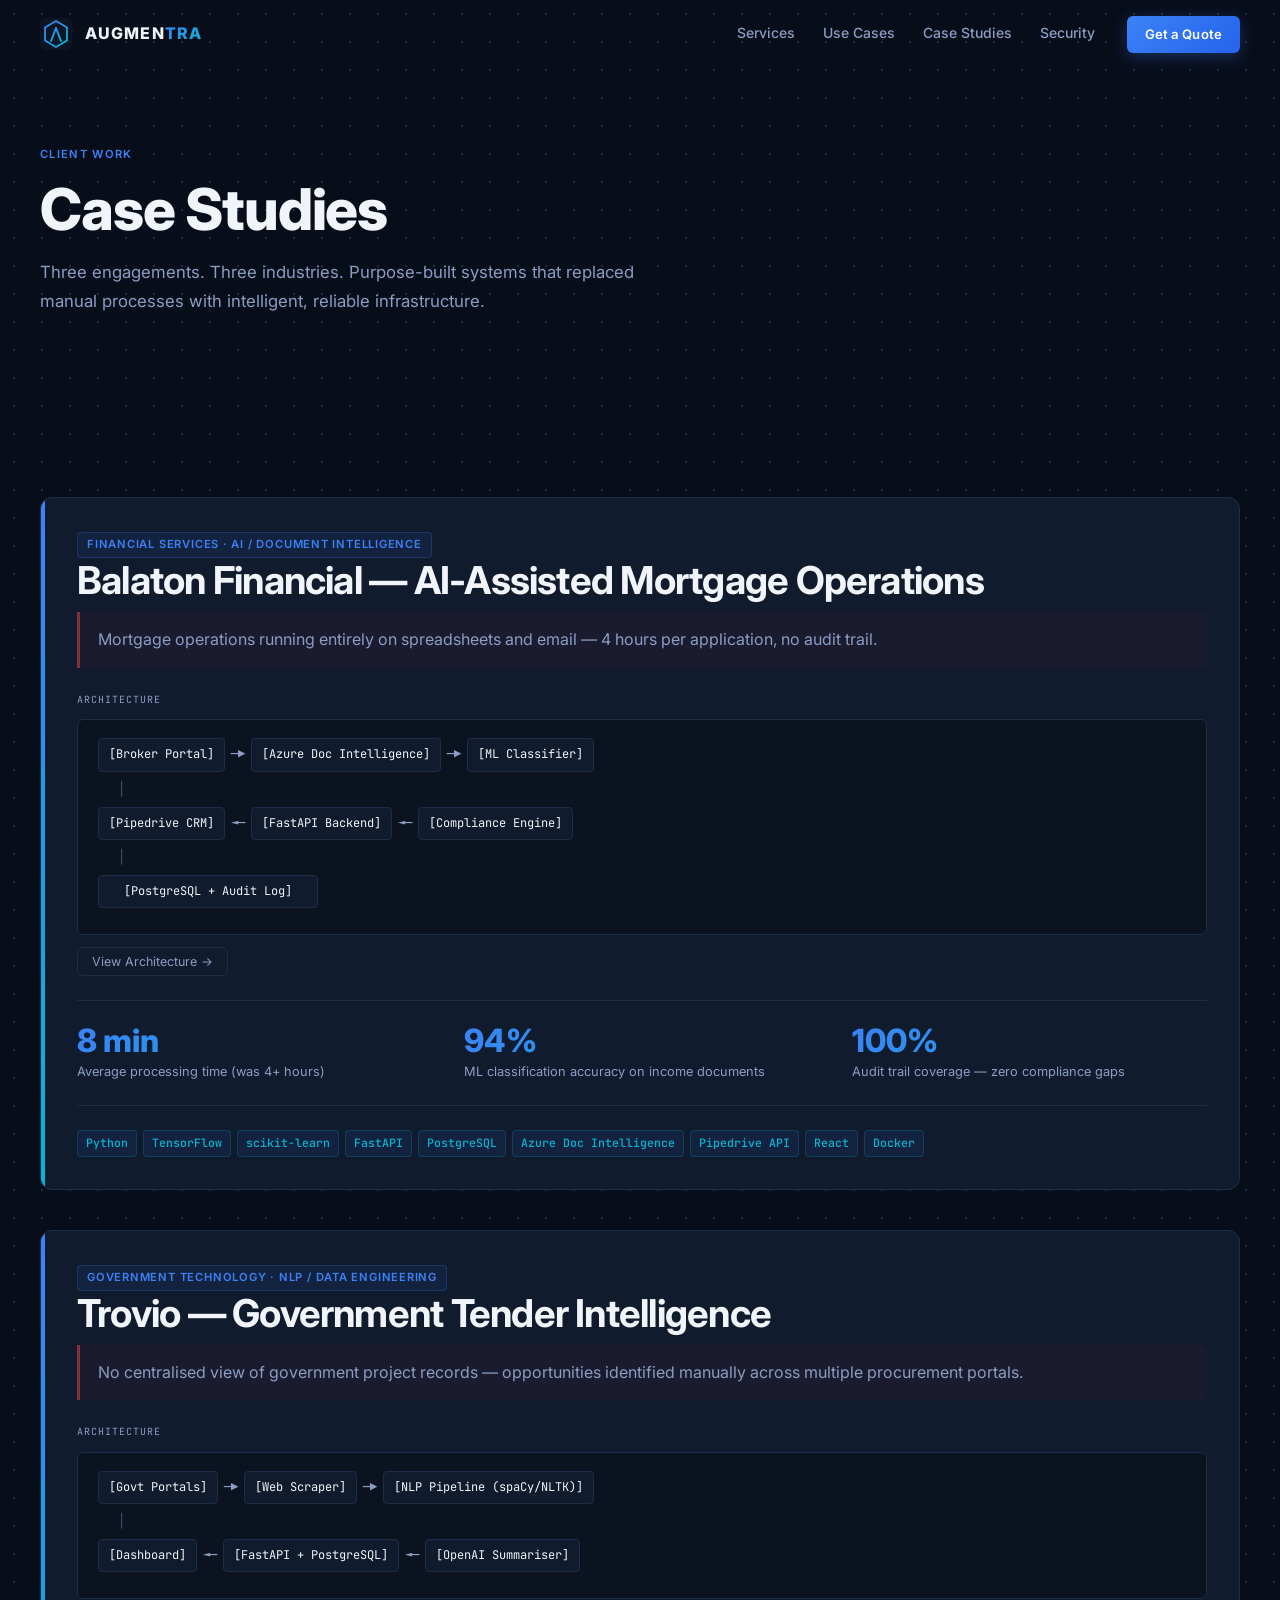
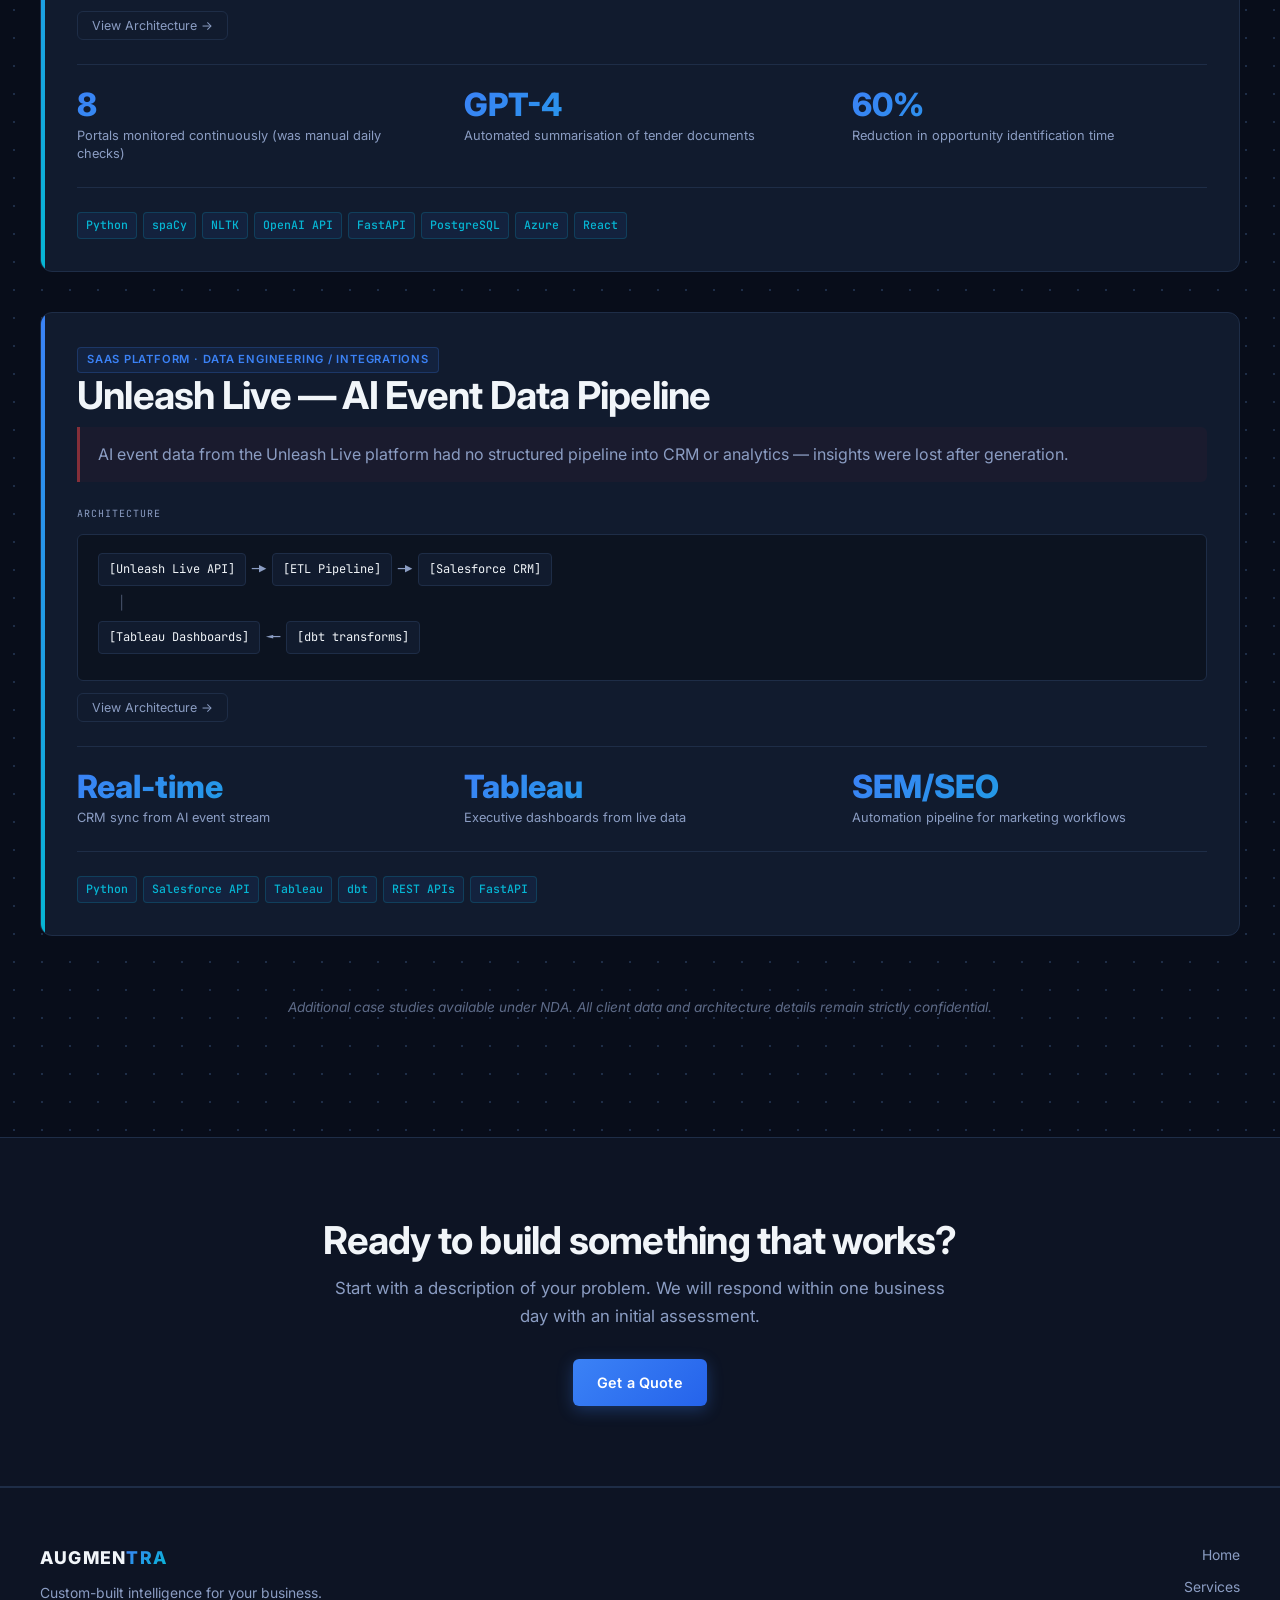
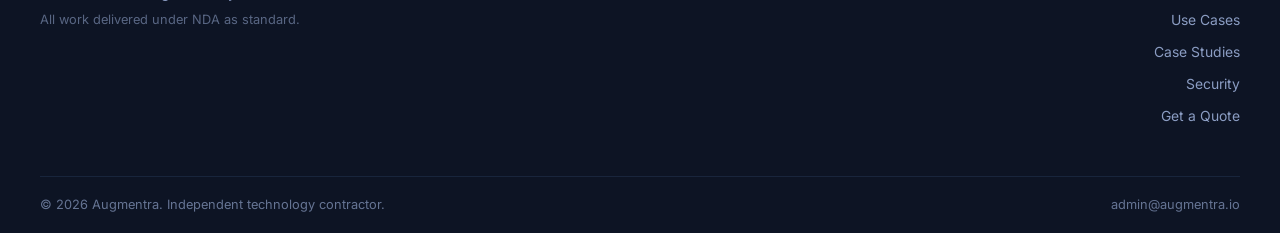
==== commit f0d0e4a8: "fix: mobile nav overlay, industries grid, services layout, security grid, dashboard overflow, hrs co" ====
--- a/case-studies.html
+++ b/case-studies.html
@@ -5,9 +5,9 @@
   <meta name="viewport" content="width=device-width, initial-scale=1.0" />
   <title>Case Studies — Augmentra</title>
   <meta name="description" content="Three detailed case studies: AI mortgage operations platform (Balaton Financial), government tender intelligence (Trovio), and SaaS data pipeline (Unleash Live)." />
-  <link rel="stylesheet" href="styles.css?v=2" />
-  <link rel="icon" href="/favicon.svg?v=2" type="image/svg+xml" />
-  <link rel="apple-touch-icon" href="/favicon.svg?v=2" />
+  <link rel="stylesheet" href="styles.css?v=3" />
+  <link rel="icon" href="/favicon.svg?v=3" type="image/svg+xml" />
+  <link rel="apple-touch-icon" href="/favicon.svg?v=3" />
 </head>
 <body class="dot-bg">
 
@@ -338,6 +338,6 @@
   </div>
 </footer>
 
-<script src="main.js"></script>
+<script src="main.js?v=3"></script>
 </body>
 </html>
--- a/styles.css
+++ b/styles.css
@@ -247,25 +247,33 @@
 
 .nav-mobile {
   display: none;
+  position: absolute;
+  top: 100%;
+  left: 0;
+  right: 0;
+  background: var(--surface);
+  border-bottom: 1px solid var(--border);
+  padding: 12px 0;
+  z-index: 200;
   flex-direction: column;
   gap: 0;
-  border-top: 1px solid var(--border);
-  padding: 16px 0;
+  box-shadow: 0 8px 24px rgba(0,0,0,0.3);
 }
 
 .nav-mobile.open { display: flex; }
 
 .nav-mobile a {
+  padding: 12px 20px;
   font-size: 0.95rem;
-  font-weight: 500;
-  color: var(--muted);
-  padding: 12px 0;
+  color: var(--muted);
+  display: block;
   border-bottom: 1px solid rgba(30,45,71,0.4);
   text-decoration: none;
   transition: color var(--transition);
 }
 
-.nav-mobile a:hover { color: var(--text); }
+.nav-mobile a:last-child { border-bottom: none; }
+.nav-mobile a:hover { color: var(--text); background: rgba(255,255,255,0.02); }
 .nav-mobile a.active { color: var(--accent); }
 .nav-mobile .btn { margin-top: 12px; align-self: flex-start; }
 
@@ -575,6 +583,7 @@
   display: flex;
   gap: 48px;
   margin-top: 48px;
+  margin-bottom: 32px;
   padding-top: 48px;
   border-top: 1px solid var(--border);
   flex-wrap: wrap;
@@ -594,6 +603,8 @@
   color: var(--muted);
   font-weight: 500;
 }
+
+.stat-suffix { font-size: 1rem; font-weight: 600; color: var(--muted); margin-left: 2px; }
 
 /* ============================================================
    HERO
@@ -1812,7 +1823,6 @@
    ============================================================ */
 @media (max-width: 768px) {
   html { font-size: 15px; }
-  .container { padding: 0 18px; }
 
   /* Nav */
   .nav-links  { display: none; }
@@ -1827,37 +1837,51 @@
   .sub { font-size: 0.95rem; }
 
   /* Sections */
-  .section      { padding: 56px 0; }
+  .section      { padding: 48px 0; }
   .section-sm   { padding: 32px 0; }
-  .page-hero    { padding: 110px 0 48px; }
+  .page-hero    { padding: 90px 0 36px; }
   .hero         { padding: 110px 0 56px; }
+  .container    { padding: 0 16px; }
+  .mock-table   { font-size: 0.7rem; }
+  .mock-table th, .mock-table td { padding: 6px 6px; }
 
   /* Hero */
   .hero-ctas          { flex-direction: column; gap: 10px; }
   .hero-ctas .btn     { width: 100%; justify-content: center; }
-  .stats-row          { flex-direction: column; gap: 18px; padding-top: 28px; margin-top: 28px; }
-  .stat-num           { font-size: 2rem; }
+  .stats-row          { flex-direction: column; gap: 24px; padding-top: 28px; margin-top: 28px; align-items: flex-start; }
+  .stat               { width: 100%; display: flex; flex-direction: column; gap: 4px; }
+  .stat-num           { font-size: 2.4rem; }
+  .stat-label         { font-size: 0.9rem; max-width: 100%; }
+  .stat-suffix        { font-size: 1rem; font-weight: 600; color: var(--muted); margin-left: 3px; vertical-align: middle; }
 
   /* Hero dashboard */
-  .hd-body            { grid-template-columns: 1fr; }
-  .hd-col-left        { border-right: none; border-bottom: 1px solid var(--border); }
-  .hd-kpi-strip       { grid-template-columns: repeat(3, 1fr); }
-  .hd-pipe-row        { grid-template-columns: 110px 1fr 36px; }
-  .hd-pipe-name       { font-size: 0.68rem; }
-  .hd-tabs            { overflow-x: auto; -webkit-overflow-scrolling: touch; }
-  .hd-time-saved      { flex-direction: column; align-items: flex-start; gap: 8px; }
-  .hd-health-grid     { grid-template-columns: 1fr; }
-  .hd-spark-row       { grid-template-columns: 90px 1fr 36px; }
-  .hd-model-row       { flex-direction: column; align-items: flex-start; }
-  .hd-model-acc       { width: 100%; }
+  .hero-dashboard     { font-size: 0.78rem; overflow: hidden !important; max-width: 100% !important; }
+  .hd-tabs            { gap: 0; overflow-x: auto !important; -webkit-overflow-scrolling: touch !important; scrollbar-width: none !important; }
+  .hd-tab             { padding: 10px 12px; font-size: 0.75rem; white-space: nowrap !important; flex-shrink: 0 !important; }
+  .hd-kpi-strip       { grid-template-columns: repeat(2, 1fr) !important; }
+  .hd-kpi             { padding: 8px 10px; }
+  .hd-kpi-val         { font-size: 1.1rem; }
+  .hd-body            { grid-template-columns: 1fr !important; }
+  .hd-col-left        { border-right: none !important; border-bottom: 1px solid var(--border) !important; padding: 14px; }
+  .hd-col-right       { padding: 14px; }
+  .hd-pipe-row        { grid-template-columns: 90px 1fr 32px; }
+  .hd-section-label   { font-size: 0.6rem; }
+  .hd-health-grid     { grid-template-columns: 1fr !important; }
+  .hd-model-row       { flex-wrap: wrap !important; gap: 6px !important; }
+  .hd-model-acc       { width: 100% !important; min-width: unset !important; }
+  .hd-spark-row       { grid-template-columns: 80px 1fr 36px !important; }
+  .hd-ai-row          { flex-wrap: wrap; }
+  .hd-ai-detail       { font-size: 0.68rem; width: 100%; }
+  .hd-time-saved      { flex-direction: column !important; align-items: flex-start !important; gap: 4px !important; }
   .hd-model-acc-bar   { width: 100%; }
   .hd-ai-summary      { flex-wrap: wrap; gap: 8px; }
 
   /* Grids */
   .services-grid      { grid-template-columns: 1fr; }
-  .industries-v2      { grid-template-columns: 1fr 1fr; gap: 10px; }
-  .ind-card           { min-height: 140px; }
-  .ind-back           { min-height: 140px; font-size: 0.75rem; gap: 5px; }
+  .industries-v2      { grid-template-columns: 1fr 1fr !important; gap: 10px; }
+  .ind-card           { height: auto !important; perspective: none !important; }
+  .ind-front          { position: relative !important; transform: none !important; backface-visibility: visible !important; min-height: 100px; }
+  .ind-back           { display: none !important; }
   .ind-pain, .ind-client, .ind-example { font-size: 0.74rem; }
   .teaser-grid        { grid-template-columns: 1fr; }
   .principles-grid    { grid-template-columns: 1fr; }
@@ -1879,9 +1903,9 @@
   .stack-tab-buttons  {
     display: grid;
     grid-template-columns: repeat(3, 1fr);
-    gap: 5px;
+    gap: 4px;
     border-bottom: none;
-    margin-bottom: 16px;
+    margin-bottom: 14px;
   }
   .stack-tab-btn {
     border: 1px solid var(--border);
@@ -1891,51 +1915,64 @@
     font-size: 0.72rem;
     padding: 8px 4px;
     text-align: center;
+    white-space: nowrap;
+    overflow: hidden;
+    text-overflow: ellipsis;
   }
   .stack-tab-btn.active { border-color: var(--accent); background: rgba(59,130,246,0.08); }
   .stack-tab-panel    { gap: 6px; }
   .stack-pill::after  { display: none; }
 
   /* Services */
-  .services-split     { grid-template-columns: 1fr; }
+  .services-split     { grid-template-columns: 1fr !important; gap: 0 !important; }
   .services-nav {
-    position: static;
-    flex-direction: column;
-    gap: 2px;
-    margin-bottom: 20px;
+    position: static !important;
+    display: flex !important;
+    flex-direction: row !important;
+    flex-wrap: wrap !important;
+    gap: 6px !important;
+    margin-bottom: 20px !important;
+    padding-bottom: 16px !important;
+    border-bottom: 1px solid var(--border) !important;
   }
-  .svc-nav-item       { border-radius: var(--radius-sm); padding: 10px 14px; }
-  .svc-diagram        { font-size: 0.68rem; padding: 12px; }
-  .svc-diag-row       { flex-wrap: wrap; gap: 4px; min-width: unset; }
-  .svc-detail-grid    { grid-template-columns: 1fr; }
+  .svc-nav-item       { border-left: none !important; border: 1px solid var(--border) !important; border-radius: var(--radius-sm) !important; padding: 7px 11px !important; font-size: 0.76rem !important; width: auto !important; }
+  .svc-nav-item.active { border-color: var(--accent) !important; background: rgba(59,130,246,0.08) !important; }
+  .svc-detail-grid    { grid-template-columns: 1fr !important; }
+  .svc-diagram        { overflow-x: auto !important; font-size: 0.65rem; padding: 10px 12px; }
+  .svc-diag-row       { flex-wrap: wrap; gap: 4px; }
+  .svc-panel.active   { display: block !important; }
 
   /* Customer stories */
   .cs-visual          { flex-direction: column; }
-  .cs-accent-bar      { width: 100%; height: 4px; }
-  .cs-visual-body     { padding: 20px 16px; }
-  .cs-metrics         { flex-direction: column; gap: 14px; }
-  .cs-metric-num      { font-size: 1.7rem; }
-  .cs-arch-diagram    { font-size: 0.7rem; }
-  .cs-arch-row        { flex-wrap: wrap; gap: 4px; min-width: unset; }
-  .cs-proto-tabs      { overflow-x: auto; -webkit-overflow-scrolling: touch; flex-wrap: nowrap; }
+  .cs-accent-bar      { width: 100%; height: 4px; min-height: 4px; }
+  .cs-visual-body     { padding: 16px; }
+  .cs-metrics         { flex-direction: column; gap: 12px; }
+  .cs-metric-num      { font-size: 1.6rem; }
+  .cs-arch-diagram    { font-size: 0.68rem; padding: 12px; }
+  .cs-arch-row        { flex-wrap: wrap; gap: 4px; }
+  .cs-proto-tabs      { overflow-x: auto; -webkit-overflow-scrolling: touch; scrollbar-width: none; flex-wrap: nowrap; }
+  .cs-proto-tab       { padding: 10px 12px; font-size: 0.78rem; white-space: nowrap; flex-shrink: 0; }
+  .cs-proto-panels    { padding: 14px; }
   .proto-kanban       { grid-template-columns: 1fr 1fr; gap: 8px; }
-  .proto-doc-row      { grid-template-columns: 36px 1fr; }
+  .proto-kanban-col   { padding: 8px; }
+  .proto-card         { padding: 8px 10px; }
+  .proto-doc-row      { grid-template-columns: 32px 1fr; gap: 8px; }
   .proto-doc-result, .proto-doc-action { display: none; }
-  .proto-ml-summary   { grid-template-columns: repeat(2, 1fr); }
+  .proto-ml-summary   { grid-template-columns: repeat(2, 1fr); gap: 6px; }
   .proto-nlp-layout   { grid-template-columns: 1fr; }
   .ul-marketing-grid  { grid-template-columns: 1fr; }
   .ul-campaign-row    { flex-direction: column; align-items: flex-start; }
   .ul-camp-metrics    { justify-content: flex-start; }
   .proto-impact-grid  { grid-template-columns: 1fr; }
-  .proto-timeline     { padding-left: 56px; }
-  .proto-timeline-item { margin-left: -56px; grid-template-columns: 56px 14px 1fr; }
+  .proto-timeline     { padding-left: 0; }
+  .proto-timeline-item { grid-template-columns: 50px 12px 1fr; gap: 8px; }
 
   /* Case study modals */
   .cs-modal-overlay   { padding: 12px; }
   .cs-modal-box       { padding: 20px 16px; }
 
   /* Security */
-  .sec-summary-grid   { grid-template-columns: repeat(2, 1fr); gap: 10px; }
+  .sec-summary-grid   { grid-template-columns: 1fr 1fr !important; gap: 12px !important; }
   .sec-ref-row        { grid-template-columns: 1fr; }
   .sec-ref-label      { border-right: none; border-bottom: 1px solid var(--border); padding: 10px 16px; }
   .sec-ref-detail     { padding: 14px 16px; }
@@ -1977,11 +2014,11 @@
   .industries-v2      { grid-template-columns: 1fr; }
   .proto-kanban       { grid-template-columns: 1fr; }
   .stack-tab-buttons  { grid-template-columns: repeat(2, 1fr); }
-  .sec-summary-grid   { grid-template-columns: repeat(2, 1fr); }
+  .sec-summary-grid   { grid-template-columns: 1fr 1fr !important; }
   .kpi-grid           { grid-template-columns: 1fr 1fr; }
   .hd-kpi-strip       { grid-template-columns: 1fr 1fr; }
   .hd-kpi:last-child  { grid-column: span 2; }
-  .cs-metrics         { gap: 10px; }
+  .cs-metrics         { gap: 8px; }
   .ps-content         { margin-left: 44px; }
 
   /* Stack tabs — 2 col on tiny screens */
@@ -2105,6 +2142,7 @@
   z-index: 1000;
   padding: 24px;
 }
+.cs-modal-overlay[hidden] { display: none; }
 .cs-modal-box {
   background: var(--card);
   border: 1px solid var(--border);
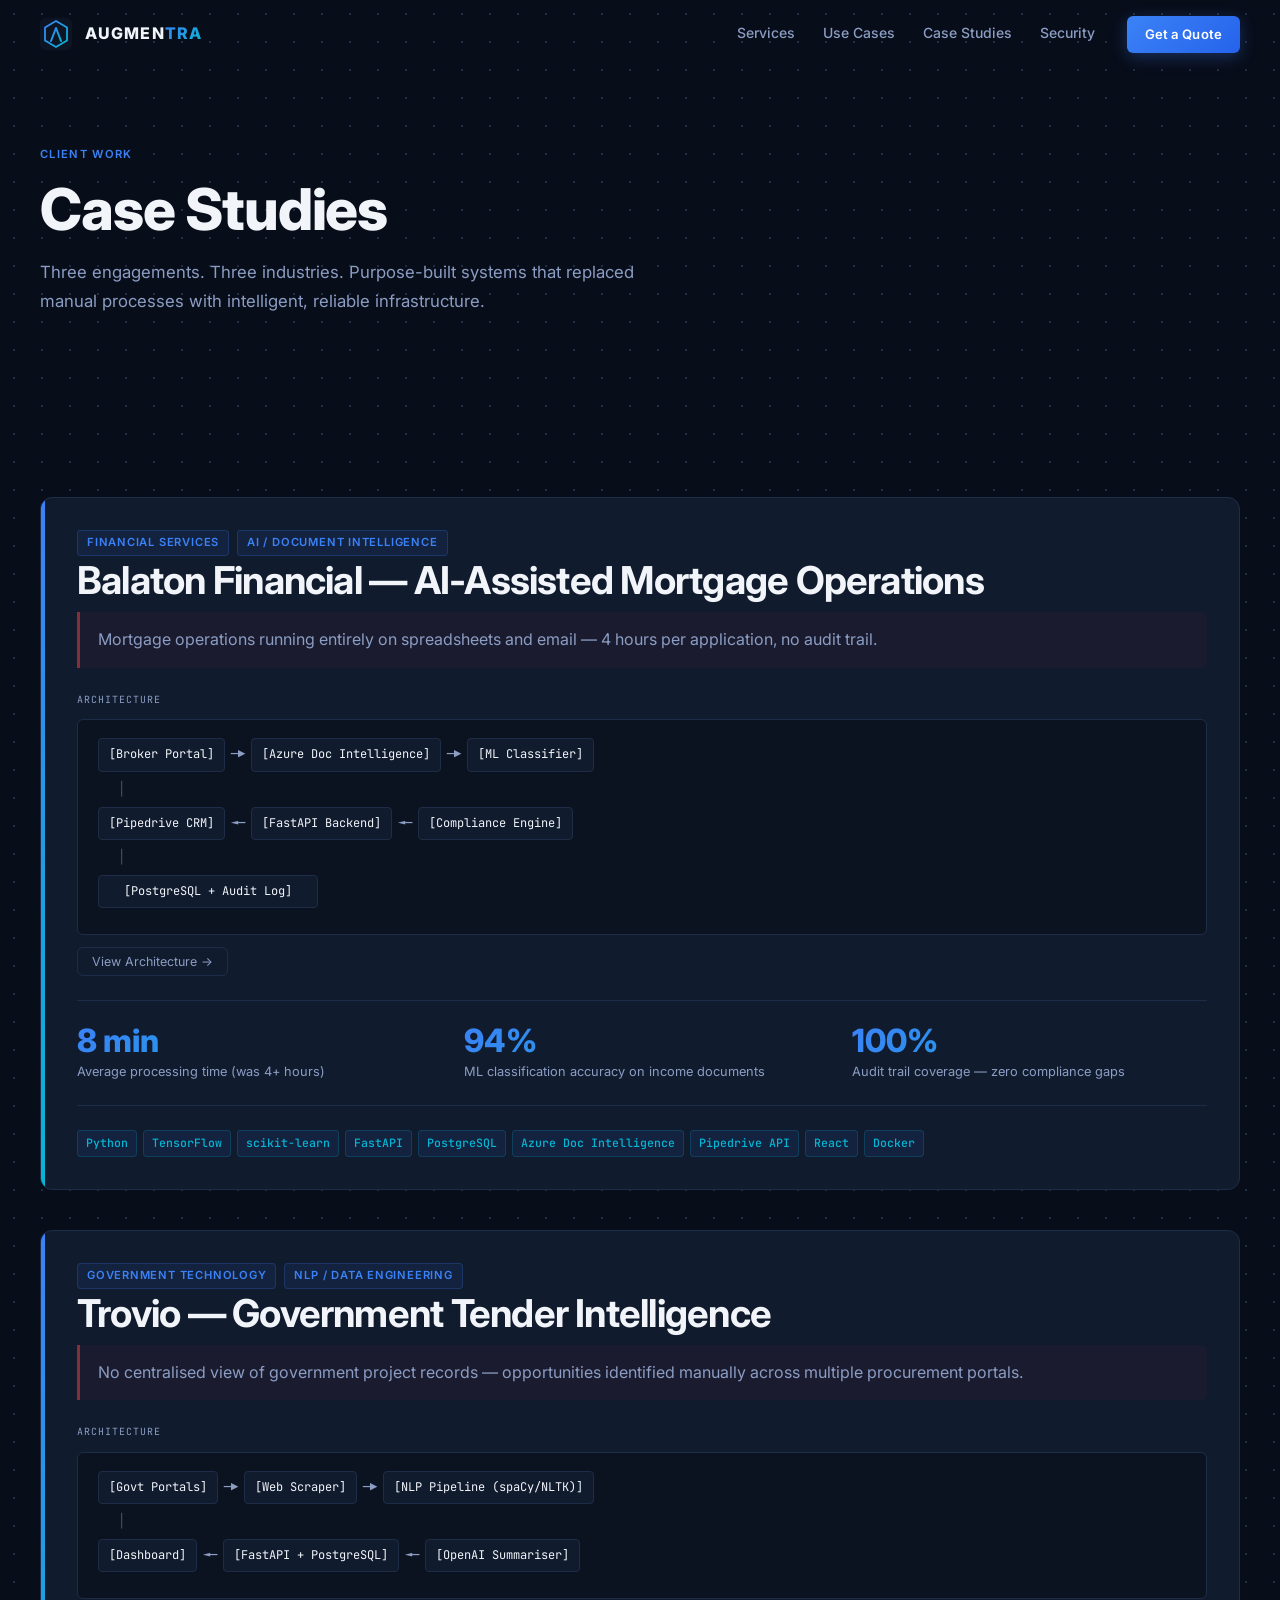
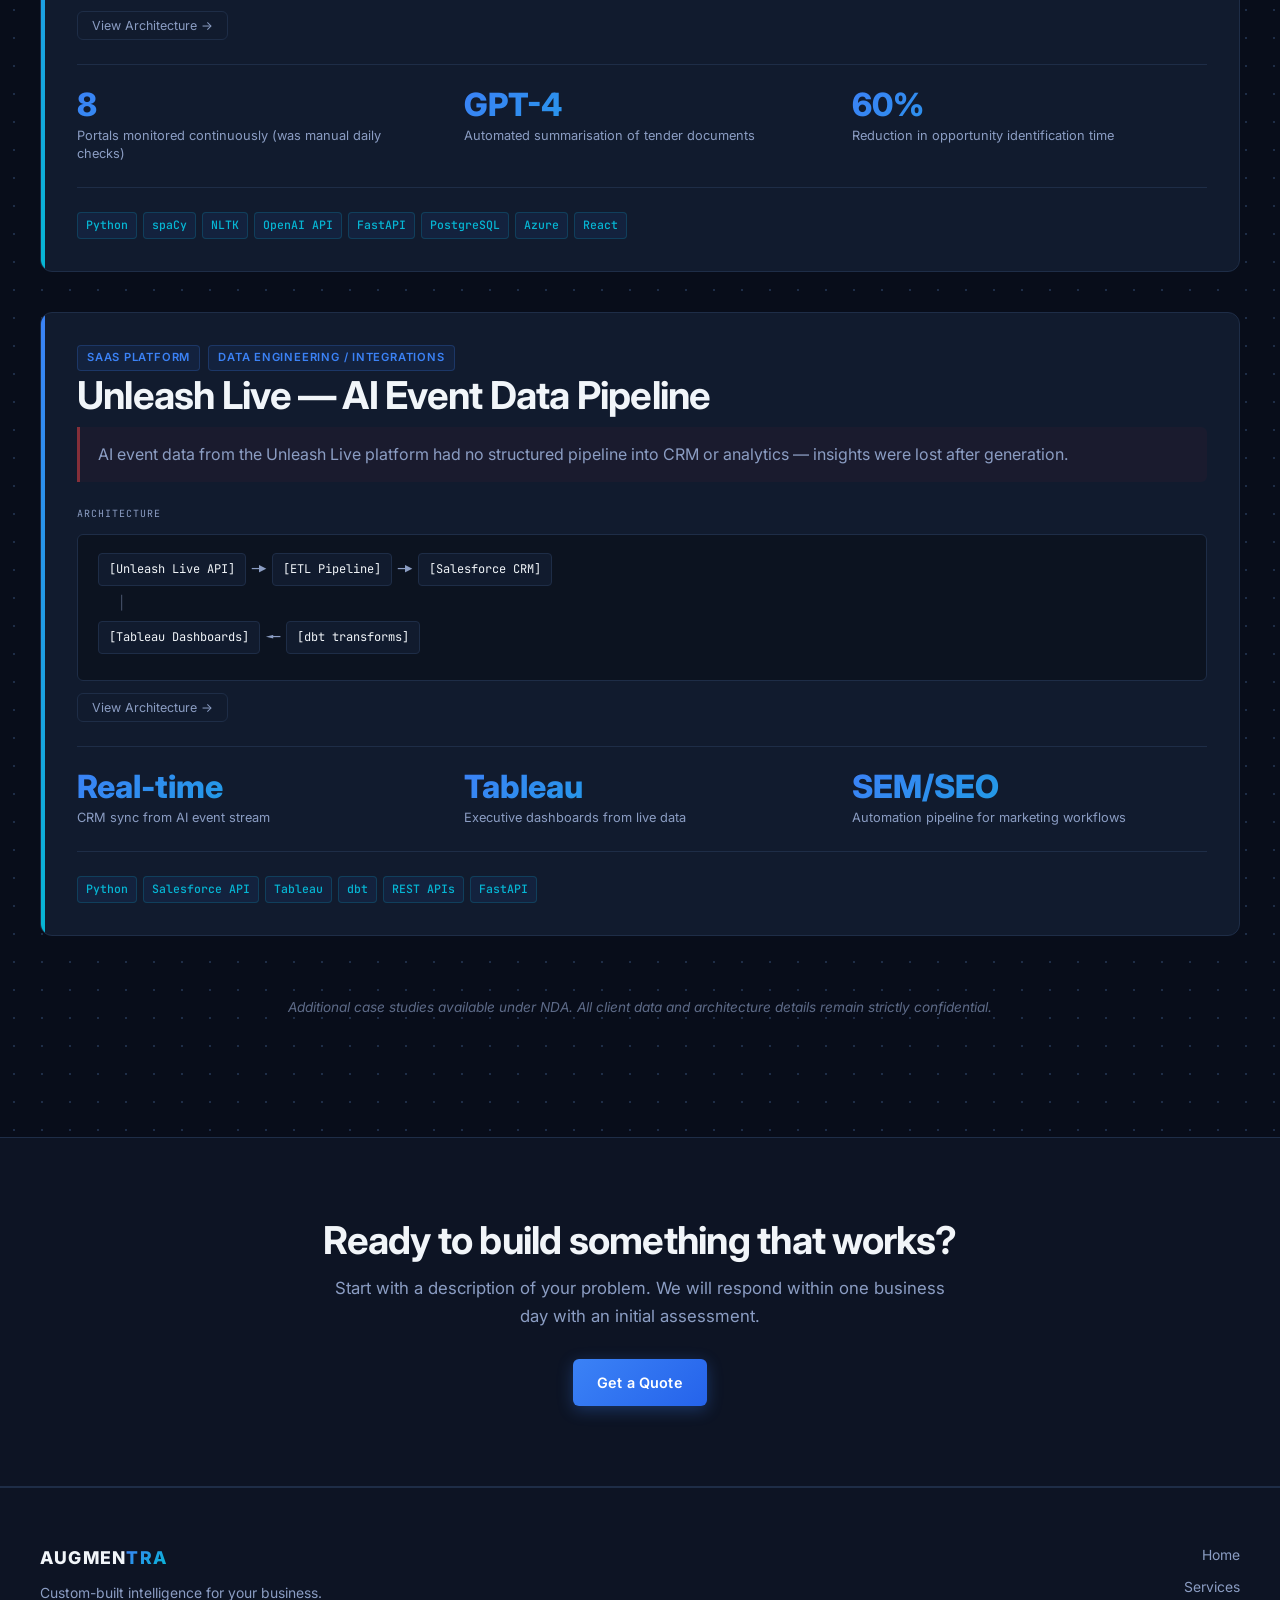
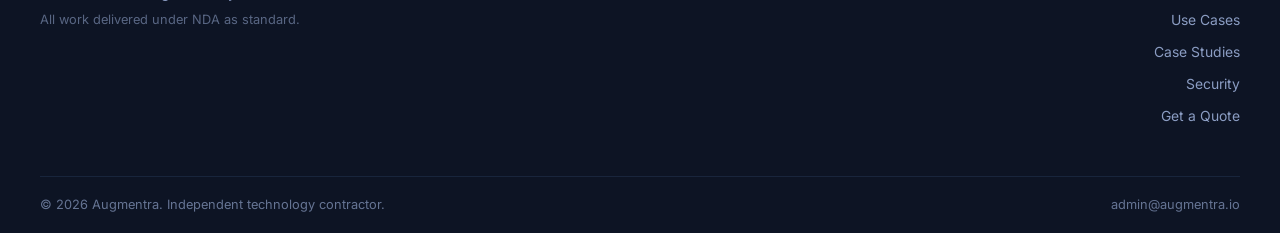
==== commit 3d5a0762: "fix: split combined teaser pills into separate tags with gap" ====
--- a/case-studies.html
+++ b/case-studies.html
@@ -5,9 +5,9 @@
   <meta name="viewport" content="width=device-width, initial-scale=1.0" />
   <title>Case Studies — Augmentra</title>
   <meta name="description" content="Three detailed case studies: AI mortgage operations platform (Balaton Financial), government tender intelligence (Trovio), and SaaS data pipeline (Unleash Live)." />
-  <link rel="stylesheet" href="styles.css?v=3" />
-  <link rel="icon" href="/favicon.svg?v=3" type="image/svg+xml" />
-  <link rel="apple-touch-icon" href="/favicon.svg?v=3" />
+  <link rel="stylesheet" href="styles.css?v=5" />
+  <link rel="icon" href="/favicon.svg?v=5" type="image/svg+xml" />
+  <link rel="apple-touch-icon" href="/favicon.svg?v=5" />
 </head>
 <body class="dot-bg">
 
@@ -70,7 +70,7 @@
       <div class="cs-accent-bar"></div>
       <div class="cs-visual-body">
         <div class="cs-visual-header">
-          <span class="teaser-pill">Financial Services &middot; AI / Document Intelligence</span>
+          <div class="cs-pill-group"><span class="teaser-pill">Financial Services</span><span class="teaser-pill">AI / Document Intelligence</span></div>
           <h2>Balaton Financial — AI-Assisted Mortgage Operations</h2>
           <p class="cs-problem-stmt">Mortgage operations running entirely on spreadsheets and email — 4 hours per application, no audit trail.</p>
         </div>
@@ -126,7 +126,7 @@
       <div class="cs-accent-bar"></div>
       <div class="cs-visual-body">
         <div class="cs-visual-header">
-          <span class="teaser-pill">Government Technology &middot; NLP / Data Engineering</span>
+          <div class="cs-pill-group"><span class="teaser-pill">Government Technology</span><span class="teaser-pill">NLP / Data Engineering</span></div>
           <h2>Trovio — Government Tender Intelligence</h2>
           <p class="cs-problem-stmt">No centralised view of government project records — opportunities identified manually across multiple procurement portals.</p>
         </div>
@@ -178,7 +178,7 @@
       <div class="cs-accent-bar"></div>
       <div class="cs-visual-body">
         <div class="cs-visual-header">
-          <span class="teaser-pill">SaaS Platform &middot; Data Engineering / Integrations</span>
+          <div class="cs-pill-group"><span class="teaser-pill">SaaS Platform</span><span class="teaser-pill">Data Engineering / Integrations</span></div>
           <h2>Unleash Live — AI Event Data Pipeline</h2>
           <p class="cs-problem-stmt">AI event data from the Unleash Live platform had no structured pipeline into CRM or analytics — insights were lost after generation.</p>
         </div>
@@ -338,6 +338,6 @@
   </div>
 </footer>
 
-<script src="main.js?v=3"></script>
+<script src="main.js?v=5"></script>
 </body>
 </html>
--- a/styles.css
+++ b/styles.css
@@ -823,6 +823,13 @@
   border: 1px solid rgba(59,130,246,0.22);
   border-radius: 4px;
   padding: 3px 9px;
+}
+
+.cs-pill-group {
+  display: flex;
+  flex-wrap: wrap;
+  gap: 8px;
+  margin-bottom: 2px;
 }
 
 .teaser-card h3 {
@@ -1842,8 +1849,11 @@
   .page-hero    { padding: 90px 0 36px; }
   .hero         { padding: 110px 0 56px; }
   .container    { padding: 0 16px; }
-  .mock-table   { font-size: 0.7rem; }
-  .mock-table th, .mock-table td { padding: 6px 6px; }
+  .mock-table   { font-size: 0.7rem !important; }
+  .mock-table th { padding: 5px 6px !important; font-size: 0.58rem !important; }
+  .mock-table td { padding: 7px 6px !important; }
+  .mock-table th:nth-child(3),
+  .mock-table td:nth-child(3) { display: none !important; }
 
   /* Hero */
   .hero-ctas          { flex-direction: column; gap: 10px; }
@@ -1860,21 +1870,43 @@
   .hd-tab             { padding: 10px 12px; font-size: 0.75rem; white-space: nowrap !important; flex-shrink: 0 !important; }
   .hd-kpi-strip       { grid-template-columns: repeat(2, 1fr) !important; }
   .hd-kpi             { padding: 8px 10px; }
-  .hd-kpi-val         { font-size: 1.1rem; }
+  .hd-kpi-val         { font-size: 1.1rem !important; }
+  .hd-kpi-label       { font-size: 0.6rem !important; }
+  .hd-kpi-delta       { font-size: 0.65rem !important; }
   .hd-body            { grid-template-columns: 1fr !important; }
-  .hd-col-left        { border-right: none !important; border-bottom: 1px solid var(--border) !important; padding: 14px; }
-  .hd-col-right       { padding: 14px; }
-  .hd-pipe-row        { grid-template-columns: 90px 1fr 32px; }
-  .hd-section-label   { font-size: 0.6rem; }
+  .hd-col-left        { border-right: none !important; border-bottom: 1px solid var(--border) !important; padding: 12px !important; }
+  .hd-col-right       { padding: 12px !important; }
+  .hd-col             { padding: 12px !important; }
+  .hd-section-label   { font-size: 0.58rem !important; margin-bottom: 8px !important; }
+  .hd-pipeline        { gap: 4px !important; }
+  .hd-pipe-row        { grid-template-columns: 90px 1fr 30px !important; gap: 6px !important; }
+  .hd-pipe-name       { font-size: 0.67rem !important; }
+  .hd-pipe-stat       { font-size: 0.67rem !important; }
+  .hd-feed            { gap: 6px !important; }
+  .hd-feed-item       { font-size: 0.78rem !important; }
+  .hd-feed-time       { font-size: 0.65rem !important; }
   .hd-health-grid     { grid-template-columns: 1fr !important; }
+  .hd-health-item     { padding: 8px 10px !important; }
+  .hd-health-name     { font-size: 0.73rem !important; }
+  .hd-health-status   { font-size: 0.67rem !important; }
   .hd-model-row       { flex-wrap: wrap !important; gap: 6px !important; }
   .hd-model-acc       { width: 100% !important; min-width: unset !important; }
-  .hd-spark-row       { grid-template-columns: 80px 1fr 36px !important; }
-  .hd-ai-row          { flex-wrap: wrap; }
-  .hd-ai-detail       { font-size: 0.68rem; width: 100%; }
+  .hd-model-list      { gap: 4px !important; }
+  .hd-model-name      { font-size: 0.78rem !important; }
+  .hd-model-detail    { font-size: 0.65rem !important; }
+  .hd-spark-row       { grid-template-columns: 70px 1fr 30px !important; }
+  .hd-spark-label     { font-size: 0.67rem !important; }
+  .hd-spark-val       { font-size: 0.72rem !important; }
+  .hd-ai-decisions    { gap: 4px !important; }
+  .hd-ai-row          { flex-wrap: wrap; padding: 6px 8px !important; gap: 8px !important; }
+  .hd-ai-badge        { font-size: 0.6rem !important; padding: 2px 6px !important; }
+  .hd-ai-detail       { font-size: 0.67rem !important; width: 100%; }
+  .hd-ai-summary      { flex-wrap: wrap; gap: 10px !important; }
   .hd-time-saved      { flex-direction: column !important; align-items: flex-start !important; gap: 4px !important; }
+  .hd-time-val        { font-size: 1.8rem !important; }
+  .hd-time-label      { font-size: 0.73rem !important; }
+  .hd-time-freed      { font-size: 0.72rem !important; }
   .hd-model-acc-bar   { width: 100%; }
-  .hd-ai-summary      { flex-wrap: wrap; gap: 8px; }
 
   /* Grids */
   .services-grid      { grid-template-columns: 1fr; }
@@ -1891,6 +1923,8 @@
   .pm-body            { grid-template-columns: 1fr; }
   .pm-panel:first-child { border-right: none; border-bottom: 1px solid var(--border); }
   .pm-subtitle        { display: none; }
+  .pm-node            { padding: 8px 12px !important; font-size: 0.78rem !important; }
+  .pm-node-sub        { font-size: 0.65rem !important; }
 
   /* Process steps */
   .ps-num             { width: 30px; height: 30px; font-size: 0.65rem; left: 5px; top: 26px; }
@@ -1899,27 +1933,33 @@
   .ps-content p       { font-size: 0.85rem; }
   .ps-connector::before { height: 24px; }
 
-  /* Tech stack tabs */
+  /* Tech stack tabs — scrollable row on mobile, full labels visible */
   .stack-tab-buttons  {
-    display: grid;
-    grid-template-columns: repeat(3, 1fr);
-    gap: 4px;
-    border-bottom: none;
-    margin-bottom: 14px;
+    display: flex;
+    flex-direction: row;
+    flex-wrap: nowrap;
+    overflow-x: auto;
+    -webkit-overflow-scrolling: touch;
+    scrollbar-width: none;
+    gap: 0;
+    border-bottom: 1px solid var(--border);
+    margin-bottom: 16px;
   }
+  .stack-tab-buttons::-webkit-scrollbar { display: none; }
   .stack-tab-btn {
-    border: 1px solid var(--border);
-    border-radius: var(--radius-sm);
-    border-bottom: 1px solid var(--border);
+    flex-shrink: 0;
+    white-space: nowrap;
+    border: none;
+    border-bottom: 2px solid transparent;
+    border-radius: 0;
     margin-bottom: 0;
-    font-size: 0.72rem;
-    padding: 8px 4px;
+    font-size: 0.8rem;
+    padding: 10px 14px;
     text-align: center;
-    white-space: nowrap;
-    overflow: hidden;
-    text-overflow: ellipsis;
+    overflow: visible;
+    text-overflow: clip;
   }
-  .stack-tab-btn.active { border-color: var(--accent); background: rgba(59,130,246,0.08); }
+  .stack-tab-btn.active { border-bottom-color: var(--accent); background: transparent; color: var(--text); }
   .stack-tab-panel    { gap: 6px; }
   .stack-pill::after  { display: none; }
 
@@ -1938,8 +1978,14 @@
   .svc-nav-item       { border-left: none !important; border: 1px solid var(--border) !important; border-radius: var(--radius-sm) !important; padding: 7px 11px !important; font-size: 0.76rem !important; width: auto !important; }
   .svc-nav-item.active { border-color: var(--accent) !important; background: rgba(59,130,246,0.08) !important; }
   .svc-detail-grid    { grid-template-columns: 1fr !important; }
-  .svc-diagram        { overflow-x: auto !important; font-size: 0.65rem; padding: 10px 12px; }
-  .svc-diag-row       { flex-wrap: wrap; gap: 4px; }
+  .svc-diagram        { overflow-x: visible !important; padding: 12px !important; }
+  .svc-diag-row       { flex-direction: column !important; align-items: flex-start !important; gap: 0 !important; white-space: normal !important; min-width: unset !important; flex-wrap: nowrap !important; }
+  .svc-diag-node      { display: block !important; width: 100% !important; box-sizing: border-box !important; white-space: normal !important; word-break: break-word !important; }
+  .svc-diag-arrow     { display: block !important; text-align: left !important; padding: 2px 10px !important; font-size: 1rem !important; color: var(--muted) !important; transform: rotate(90deg) !important; width: 24px !important; }
+  .svc-diag-branch    { padding-left: 0 !important; border-left: 2px solid rgba(59,130,246,0.2) !important; margin-left: 16px !important; margin-top: 8px !important; padding-top: 4px !important; }
+  .svc-diag-down      { display: none !important; }
+  .svc-diag-spacer    { display: none !important; }
+  .svc-diag-secondary { font-size: 0.72rem !important; margin-left: 8px !important; }
   .svc-panel.active   { display: block !important; }
 
   /* Customer stories */
@@ -1948,24 +1994,57 @@
   .cs-visual-body     { padding: 16px; }
   .cs-metrics         { flex-direction: column; gap: 12px; }
   .cs-metric-num      { font-size: 1.6rem; }
-  .cs-arch-diagram    { font-size: 0.68rem; padding: 12px; }
-  .cs-arch-row        { flex-wrap: wrap; gap: 4px; }
+  .cs-arch-diagram    { font-size: 0.72rem; padding: 12px; overflow-x: visible !important; }
+  .cs-arch-row        { flex-direction: column !important; align-items: flex-start !important; flex-wrap: nowrap !important; gap: 0 !important; min-width: unset !important; white-space: normal !important; }
+  .cs-arch-arrow      { transform: rotate(90deg); display: block; width: 24px; padding: 2px 0; font-size: 1rem; }
+  .cs-arch-node       { white-space: normal !important; word-break: break-word !important; display: block !important; width: 100% !important; box-sizing: border-box !important; }
+  .cs-arch-node-wide  { min-width: unset !important; width: 100% !important; }
+  .cs-arch-row-indent { padding-left: 0 !important; border-left: 2px solid rgba(59,130,246,0.2); margin-left: 16px; margin-top: 6px; }
+  .cs-arch-branch     { display: none !important; }
+  .cs-arch-branch-line { display: none !important; }
   .cs-proto-tabs      { overflow-x: auto; -webkit-overflow-scrolling: touch; scrollbar-width: none; flex-wrap: nowrap; }
   .cs-proto-tab       { padding: 10px 12px; font-size: 0.78rem; white-space: nowrap; flex-shrink: 0; }
   .cs-proto-panels    { padding: 14px; }
-  .proto-kanban       { grid-template-columns: 1fr 1fr; gap: 8px; }
-  .proto-kanban-col   { padding: 8px; }
-  .proto-card         { padding: 8px 10px; }
-  .proto-doc-row      { grid-template-columns: 32px 1fr; gap: 8px; }
-  .proto-doc-result, .proto-doc-action { display: none; }
-  .proto-ml-summary   { grid-template-columns: repeat(2, 1fr); gap: 6px; }
-  .proto-nlp-layout   { grid-template-columns: 1fr; }
-  .ul-marketing-grid  { grid-template-columns: 1fr; }
-  .ul-campaign-row    { flex-direction: column; align-items: flex-start; }
+  .proto-toolbar      { flex-direction: column !important; align-items: flex-start !important; gap: 6px !important; padding-bottom: 10px !important; }
+  .proto-toolbar-label { font-size: 0.78rem !important; }
+  .proto-badge        { font-size: 0.65rem !important; }
+  .proto-toolbar-actions { gap: 6px !important; }
+  .proto-action-btn   { font-size: 0.7rem !important; padding: 4px 8px !important; }
+  .proto-kanban       { grid-template-columns: 1fr 1fr !important; gap: 8px !important; overflow-x: visible !important; }
+  .proto-kanban-col   { padding: 8px !important; }
+  .proto-col-header   { font-size: 0.62rem !important; }
+  .proto-card         { padding: 8px !important; }
+  .proto-card-name    { font-size: 0.78rem !important; }
+  .proto-card-detail  { font-size: 0.68rem !important; }
+  .proto-card-score   { font-size: 0.68rem !important; }
+  .proto-card-status  { font-size: 0.68rem !important; }
+  .proto-doc-row      { grid-template-columns: 32px 1fr !important; gap: 8px !important; }
+  .proto-doc-result   { display: none !important; }
+  .proto-doc-action   { display: none !important; }
+  .proto-doc-name     { font-size: 0.78rem !important; white-space: normal !important; }
+  .proto-doc-meta     { font-size: 0.67rem !important; }
+  .proto-ml-summary   { grid-template-columns: repeat(2, 1fr) !important; }
+  .proto-ml-label     { font-size: 0.6rem !important; }
+  .proto-ml-val       { font-size: 0.83rem !important; }
+  .proto-nlp-layout   { grid-template-columns: 1fr !important; gap: 14px !important; }
+  .proto-nlp-summary  { font-size: 0.8rem !important; }
+  .proto-nlp-bar-row  { font-size: 0.74rem !important; }
+  .proto-nlp-tag      { font-size: 0.7rem !important; padding: 3px 8px !important; }
+  .ul-marketing-grid  { grid-template-columns: 1fr !important; gap: 16px !important; }
+  .ul-campaign-row    { flex-direction: column !important; align-items: flex-start !important; gap: 6px !important; }
   .ul-camp-metrics    { justify-content: flex-start; }
-  .proto-impact-grid  { grid-template-columns: 1fr; }
-  .proto-timeline     { padding-left: 0; }
-  .proto-timeline-item { grid-template-columns: 50px 12px 1fr; gap: 8px; }
+  .ul-camp-name       { font-size: 0.82rem !important; }
+  .ul-camp-detail     { font-size: 0.7rem !important; }
+  .ul-camp-stat       { font-size: 0.72rem !important; }
+  .proto-impact-grid  { grid-template-columns: 1fr !important; gap: 8px !important; }
+  .proto-impact-row   { font-size: 0.78rem !important; }
+  .proto-impact-label { font-size: 0.6rem !important; }
+  .proto-timeline     { padding-left: 0 !important; }
+  .proto-timeline-item { grid-template-columns: 44px 10px 1fr !important; gap: 8px !important; padding: 10px 0 !important; }
+  .proto-tl-date      { font-size: 0.67rem !important; }
+  .proto-tl-title     { font-size: 0.78rem !important; }
+  .proto-tl-detail    { font-size: 0.7rem !important; }
+  .proto-tl-dot       { width: 10px !important; height: 10px !important; }
 
   /* Case study modals */
   .cs-modal-overlay   { padding: 12px; }
@@ -1979,7 +2058,10 @@
 
   /* KPI / charts */
   .kpi-grid           { grid-template-columns: repeat(2, 1fr); }
-  .bar-row            { grid-template-columns: 80px 1fr 56px; }
+  .bar-chart          { gap: 8px !important; }
+  .bar-row            { grid-template-columns: 70px 1fr 60px !important; font-size: 0.75rem !important; }
+  .bar-label          { font-size: 0.72rem !important; }
+  .bar-value          { font-size: 0.72rem !important; }
   .audit-header span:last-child, .col-hash { display: none; }
   .audit-header, .audit-row { grid-template-columns: 72px 80px 70px 1fr; }
 
@@ -2012,8 +2094,8 @@
   h2  { font-size: 1.3rem; }
 
   .industries-v2      { grid-template-columns: 1fr; }
-  .proto-kanban       { grid-template-columns: 1fr; }
-  .stack-tab-buttons  { grid-template-columns: repeat(2, 1fr); }
+  .proto-kanban       { grid-template-columns: 1fr !important; }
+  .stack-tab-btn      { font-size: 0.78rem; padding: 10px 12px; }
   .sec-summary-grid   { grid-template-columns: 1fr 1fr !important; }
   .kpi-grid           { grid-template-columns: 1fr 1fr; }
   .hd-kpi-strip       { grid-template-columns: 1fr 1fr; }
@@ -2022,7 +2104,7 @@
   .ps-content         { margin-left: 44px; }
 
   /* Stack tabs — 2 col on tiny screens */
-  .stack-tab-btn      { font-size: 0.68rem; padding: 7px 3px; }
+  .stack-tab-btn      { font-size: 0.75rem; padding: 9px 11px; }
 }
 
 /* ============================================================
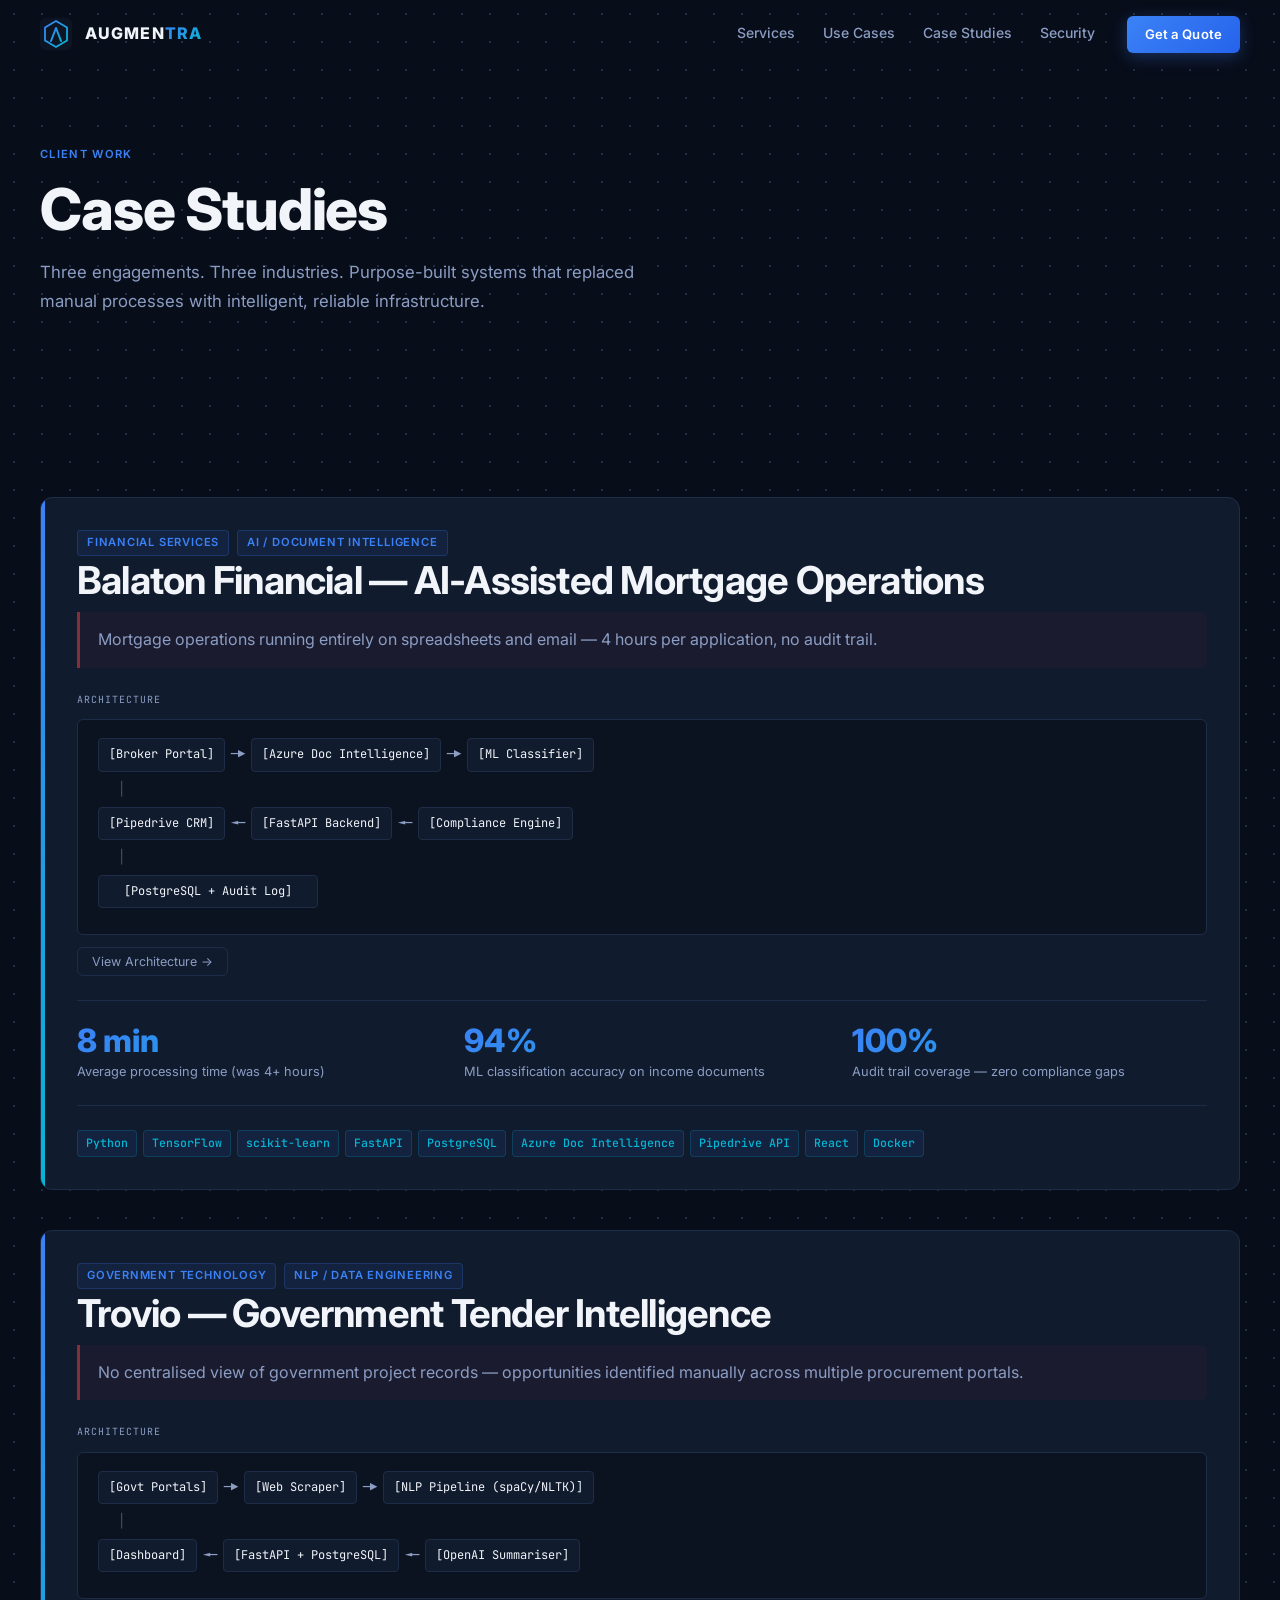
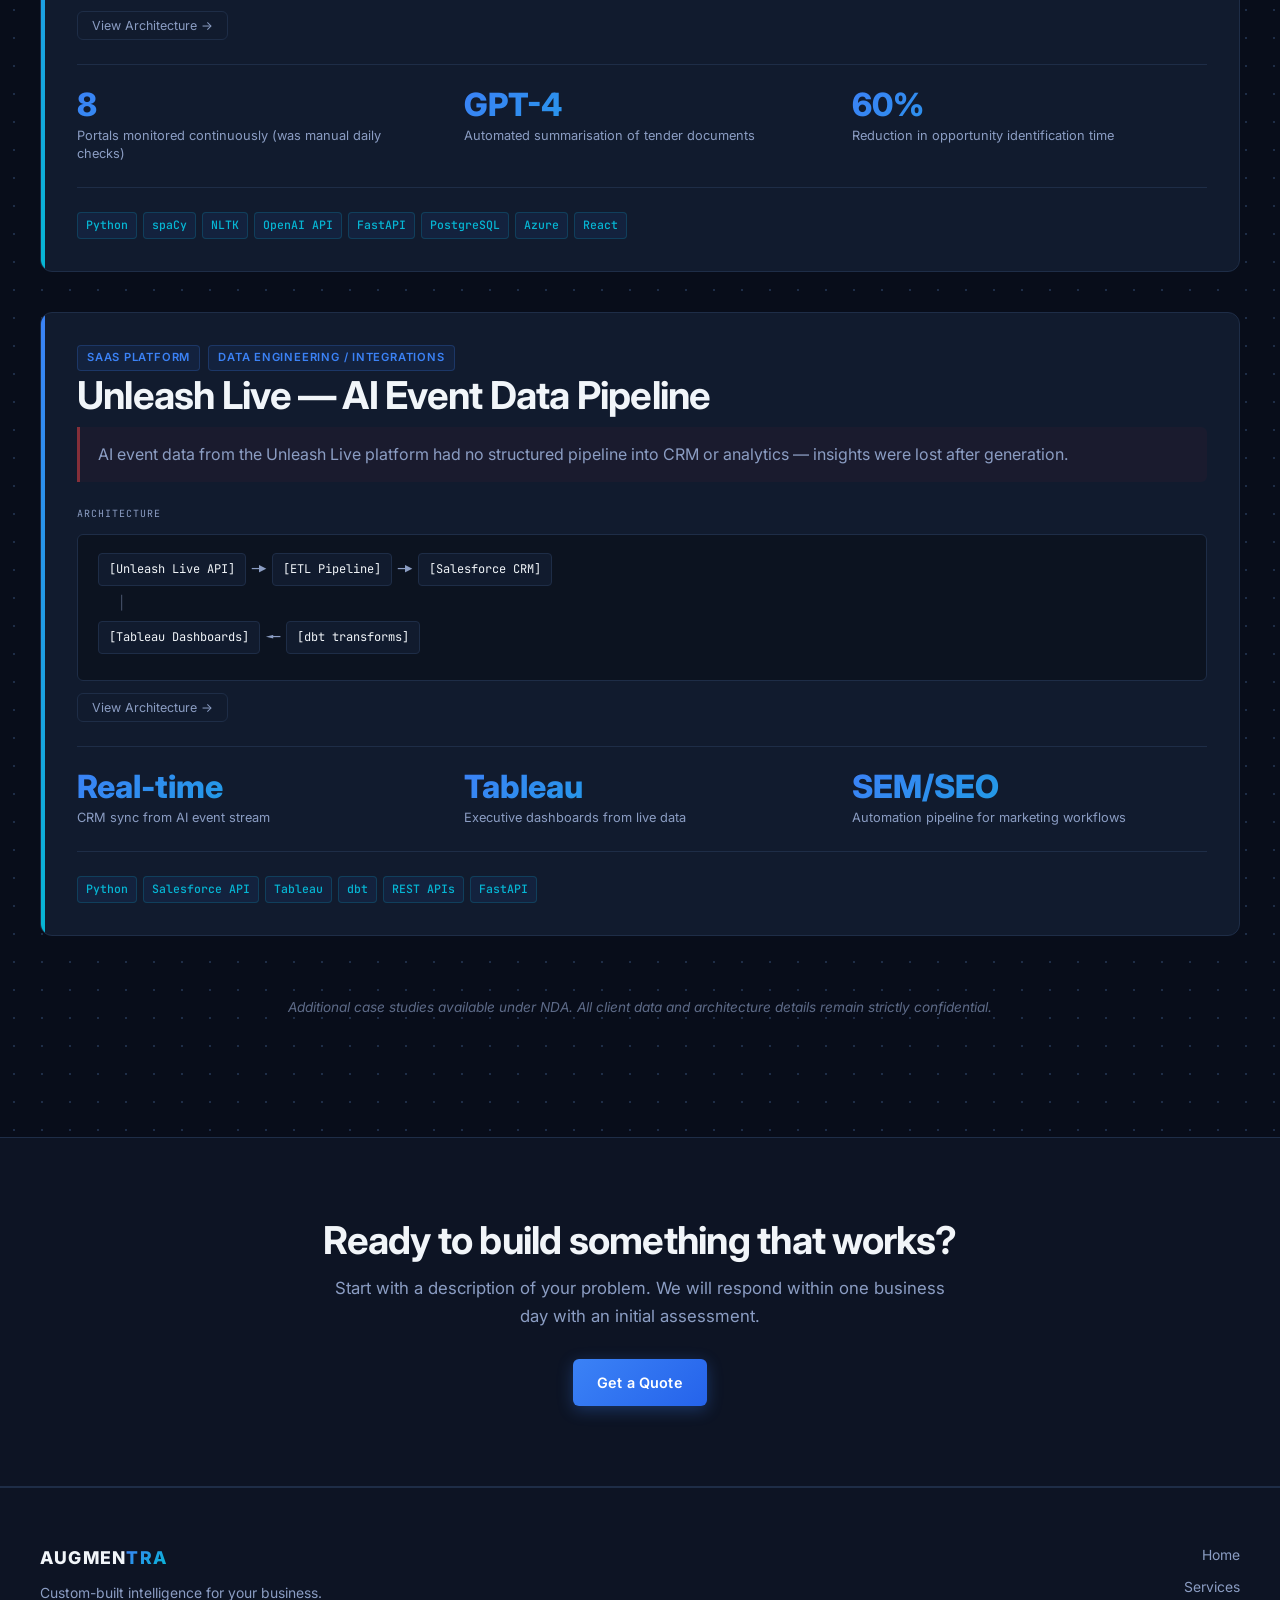
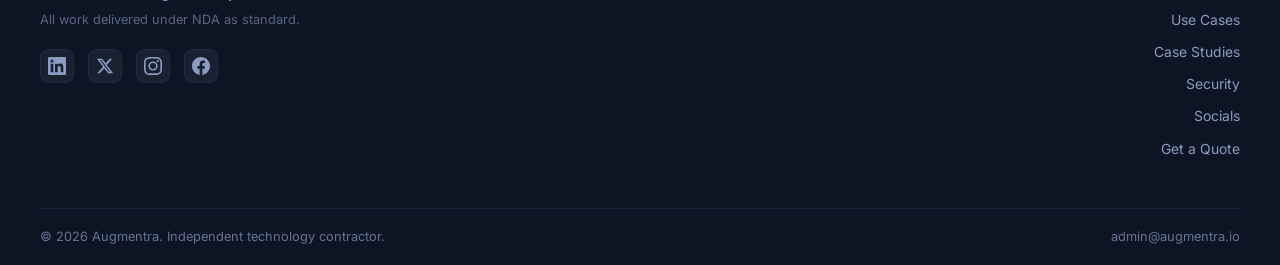
==== commit c181d14d: "Add /socials page + social icons in footer (LinkedIn, Twitter/X, Instagram, Facebook)" ====
--- a/case-studies.html
+++ b/case-studies.html
@@ -5,9 +5,9 @@
   <meta name="viewport" content="width=device-width, initial-scale=1.0" />
   <title>Case Studies — Augmentra</title>
   <meta name="description" content="Three detailed case studies: AI mortgage operations platform (Balaton Financial), government tender intelligence (Trovio), and SaaS data pipeline (Unleash Live)." />
-  <link rel="stylesheet" href="styles.css?v=5" />
-  <link rel="icon" href="/favicon.svg?v=5" type="image/svg+xml" />
-  <link rel="apple-touch-icon" href="/favicon.svg?v=5" />
+  <link rel="stylesheet" href="styles.css?v=6" />
+  <link rel="icon" href="/favicon.svg?v=6" type="image/svg+xml" />
+  <link rel="apple-touch-icon" href="/favicon.svg?v=6" />
 </head>
 <body class="dot-bg">
 
@@ -321,6 +321,20 @@
         <div style="font-size:1.1rem;font-weight:800;letter-spacing:0.07em;color:#f1f5f9;margin-bottom:10px;white-space:nowrap;display:block;">AUGMEN<span style="background:linear-gradient(135deg,#3b82f6,#06b6d4);-webkit-background-clip:text;-webkit-text-fill-color:transparent;background-clip:text;">TRA</span></div>
         <div class="footer-tagline">Custom-built intelligence for your business.</div>
         <div class="footer-note">All work delivered under NDA as standard.</div>
+        <div class="footer-social-row">
+          <a href="https://linkedin.com/company/augmentra" target="_blank" rel="noopener noreferrer" class="footer-social-link" aria-label="LinkedIn">
+            <svg viewBox="0 0 24 24" fill="currentColor" width="18" height="18"><path d="M20.447 20.452h-3.554v-5.569c0-1.328-.027-3.037-1.852-3.037-1.853 0-2.136 1.445-2.136 2.939v5.667H9.351V9h3.414v1.561h.046c.477-.9 1.637-1.85 3.37-1.85 3.601 0 4.267 2.37 4.267 5.455v6.286zM5.337 7.433a2.062 2.062 0 01-2.063-2.065 2.064 2.064 0 112.063 2.065zm1.782 13.019H3.555V9h3.564v11.452zM22.225 0H1.771C.792 0 0 .774 0 1.729v20.542C0 23.227.792 24 1.771 24h20.451C23.2 24 24 23.227 24 22.271V1.729C24 .774 23.2 0 22.222 0h.003z"/></svg>
+          </a>
+          <a href="https://x.com/augmentra" target="_blank" rel="noopener noreferrer" class="footer-social-link" aria-label="Twitter / X">
+            <svg viewBox="0 0 24 24" fill="currentColor" width="18" height="18"><path d="M18.244 2.25h3.308l-7.227 8.26 8.502 11.24H16.17l-5.214-6.817L4.99 21.75H1.68l7.73-8.835L1.254 2.25H8.08l4.713 6.231zm-1.161 17.52h1.833L7.084 4.126H5.117z"/></svg>
+          </a>
+          <a href="https://instagram.com/augmentra" target="_blank" rel="noopener noreferrer" class="footer-social-link" aria-label="Instagram">
+            <svg viewBox="0 0 24 24" fill="currentColor" width="18" height="18"><path d="M12 2.163c3.204 0 3.584.012 4.85.07 3.252.148 4.771 1.691 4.919 4.919.058 1.265.069 1.645.069 4.849 0 3.205-.012 3.584-.069 4.849-.149 3.225-1.664 4.771-4.919 4.919-1.266.058-1.644.07-4.85.07-3.204 0-3.584-.012-4.849-.07-3.26-.149-4.771-1.699-4.919-4.92-.058-1.265-.07-1.644-.07-4.849 0-3.204.013-3.583.07-4.849.149-3.227 1.664-4.771 4.919-4.919 1.266-.057 1.645-.069 4.849-.069zM12 0C8.741 0 8.333.014 7.053.072 2.695.272.273 2.69.073 7.052.014 8.333 0 8.741 0 12c0 3.259.014 3.668.072 4.948.2 4.358 2.618 6.78 6.98 6.98C8.333 23.986 8.741 24 12 24c3.259 0 3.668-.014 4.948-.072 4.354-.2 6.782-2.618 6.979-6.98.059-1.28.073-1.689.073-4.948 0-3.259-.014-3.667-.072-4.947-.196-4.354-2.617-6.78-6.979-6.98C15.668.014 15.259 0 12 0zm0 5.838a6.162 6.162 0 100 12.324 6.162 6.162 0 000-12.324zM12 16a4 4 0 110-8 4 4 0 010 8zm6.406-11.845a1.44 1.44 0 100 2.881 1.44 1.44 0 000-2.881z"/></svg>
+          </a>
+          <a href="https://facebook.com/augmentra" target="_blank" rel="noopener noreferrer" class="footer-social-link" aria-label="Facebook">
+            <svg viewBox="0 0 24 24" fill="currentColor" width="18" height="18"><path d="M24 12.073c0-6.627-5.373-12-12-12s-12 5.373-12 12c0 5.99 4.388 10.954 10.125 11.854v-8.385H7.078v-3.47h3.047V9.43c0-3.007 1.792-4.669 4.533-4.669 1.312 0 2.686.235 2.686.235v2.953H15.83c-1.491 0-1.956.925-1.956 1.874v2.25h3.328l-.532 3.47h-2.796v8.385C19.612 23.027 24 18.062 24 12.073z"/></svg>
+          </a>
+        </div>
       </div>
       <nav class="footer-nav">
         <a href="/">Home</a>
@@ -328,6 +342,7 @@
         <a href="/customer-stories">Use Cases</a>
         <a href="/customer-stories">Case Studies</a>
         <a href="/security">Security</a>
+        <a href="/socials">Socials</a>
         <a href="/quote">Get a Quote</a>
       </nav>
     </div>
@@ -338,6 +353,6 @@
   </div>
 </footer>
 
-<script src="main.js?v=5"></script>
+<script src="main.js?v=6"></script>
 </body>
 </html>
--- a/styles.css
+++ b/styles.css
@@ -1740,6 +1740,202 @@
 }
 
 .footer-bottom a:hover { color: var(--text); text-decoration: none; }
+
+/* Footer social icons */
+.footer-social-row {
+  display: flex;
+  gap: 14px;
+  margin-top: 18px;
+  align-items: center;
+}
+
+.footer-social-link {
+  display: flex;
+  align-items: center;
+  justify-content: center;
+  width: 34px;
+  height: 34px;
+  border-radius: 8px;
+  background: rgba(255,255,255,0.05);
+  border: 1px solid var(--border);
+  color: var(--muted);
+  text-decoration: none;
+  transition: background var(--transition), color var(--transition), border-color var(--transition);
+}
+
+.footer-social-link:hover {
+  background: rgba(59,130,246,0.12);
+  color: var(--text);
+  border-color: rgba(59,130,246,0.4);
+}
+
+/* ============================================================
+   SOCIALS PAGE
+   ============================================================ */
+
+.socials-hero {
+  padding: 120px 0 64px;
+  text-align: center;
+}
+
+.socials-hero-inner {
+  max-width: 560px;
+  margin: 0 auto;
+}
+
+.socials-hero h1 {
+  font-size: clamp(2rem, 5vw, 3rem);
+  font-weight: 800;
+  letter-spacing: -0.02em;
+  color: var(--text);
+  margin: 14px 0 20px;
+}
+
+.socials-hero-sub {
+  font-size: 1.05rem;
+  color: var(--muted);
+  line-height: 1.7;
+}
+
+.socials-grid-section {
+  padding: 24px 0 80px;
+}
+
+.socials-cards {
+  display: grid;
+  grid-template-columns: repeat(auto-fit, minmax(280px, 1fr));
+  gap: 20px;
+}
+
+.social-card {
+  display: flex;
+  align-items: flex-start;
+  gap: 20px;
+  padding: 28px 24px;
+  border-radius: 14px;
+  background: var(--surface);
+  border: 1px solid var(--border);
+  text-decoration: none;
+  color: var(--text);
+  transition: background var(--transition), border-color var(--transition), transform 0.15s ease, box-shadow 0.15s ease;
+  position: relative;
+  overflow: hidden;
+}
+
+.social-card::before {
+  content: '';
+  position: absolute;
+  inset: 0;
+  opacity: 0;
+  transition: opacity var(--transition);
+  border-radius: 14px;
+}
+
+.social-card:hover {
+  transform: translateY(-3px);
+  box-shadow: 0 8px 32px rgba(0,0,0,0.35);
+  border-color: transparent;
+}
+
+.social-card:hover::before { opacity: 1; }
+
+/* Per-platform accent colours */
+.social-card--linkedin:hover { background: #0a0e1a; box-shadow: 0 8px 32px rgba(10,102,194,0.25); border-color: rgba(10,102,194,0.5); }
+.social-card--linkedin .social-card-icon { color: #0a66c2; }
+
+.social-card--twitter:hover { background: #0a0a0f; box-shadow: 0 8px 32px rgba(255,255,255,0.08); border-color: rgba(255,255,255,0.2); }
+.social-card--twitter .social-card-icon { color: #e7e9ea; }
+
+.social-card--instagram:hover { background: #110a0e; box-shadow: 0 8px 32px rgba(228,64,95,0.2); border-color: rgba(228,64,95,0.4); }
+.social-card--instagram .social-card-icon { color: #e4405f; }
+
+.social-card--facebook:hover { background: #080d16; box-shadow: 0 8px 32px rgba(24,119,242,0.2); border-color: rgba(24,119,242,0.4); }
+.social-card--facebook .social-card-icon { color: #1877f2; }
+
+.social-card-icon {
+  flex-shrink: 0;
+  width: 44px;
+  height: 44px;
+  display: flex;
+  align-items: center;
+  justify-content: center;
+  background: rgba(255,255,255,0.04);
+  border-radius: 10px;
+}
+
+.social-card-icon svg {
+  width: 24px;
+  height: 24px;
+}
+
+.social-card-body {
+  flex: 1;
+}
+
+.social-card-name {
+  font-size: 1rem;
+  font-weight: 700;
+  color: var(--text);
+  margin-bottom: 2px;
+}
+
+.social-card-handle {
+  font-size: 0.8rem;
+  color: var(--accent, #3b82f6);
+  margin-bottom: 10px;
+  font-weight: 500;
+}
+
+.social-card-desc {
+  font-size: 0.87rem;
+  color: var(--muted);
+  line-height: 1.6;
+}
+
+.social-card-arrow {
+  flex-shrink: 0;
+  color: var(--muted);
+  opacity: 0.4;
+  transition: opacity var(--transition), transform var(--transition);
+  align-self: center;
+}
+
+.social-card-arrow svg {
+  width: 18px;
+  height: 18px;
+  display: block;
+}
+
+.social-card:hover .social-card-arrow {
+  opacity: 1;
+  transform: translateX(4px);
+}
+
+.socials-cta-section {
+  padding: 0 0 100px;
+}
+
+.socials-cta-inner {
+  text-align: center;
+  padding: 56px 40px;
+  border-radius: 18px;
+  background: var(--surface);
+  border: 1px solid var(--border);
+  max-width: 540px;
+  margin: 0 auto;
+}
+
+.socials-cta-inner h2 {
+  font-size: 1.75rem;
+  font-weight: 800;
+  color: var(--text);
+  margin-bottom: 10px;
+}
+
+.socials-cta-inner p {
+  color: var(--muted);
+  margin-bottom: 28px;
+}
 
 /* ============================================================
    RESPONSIVE — 1024px
